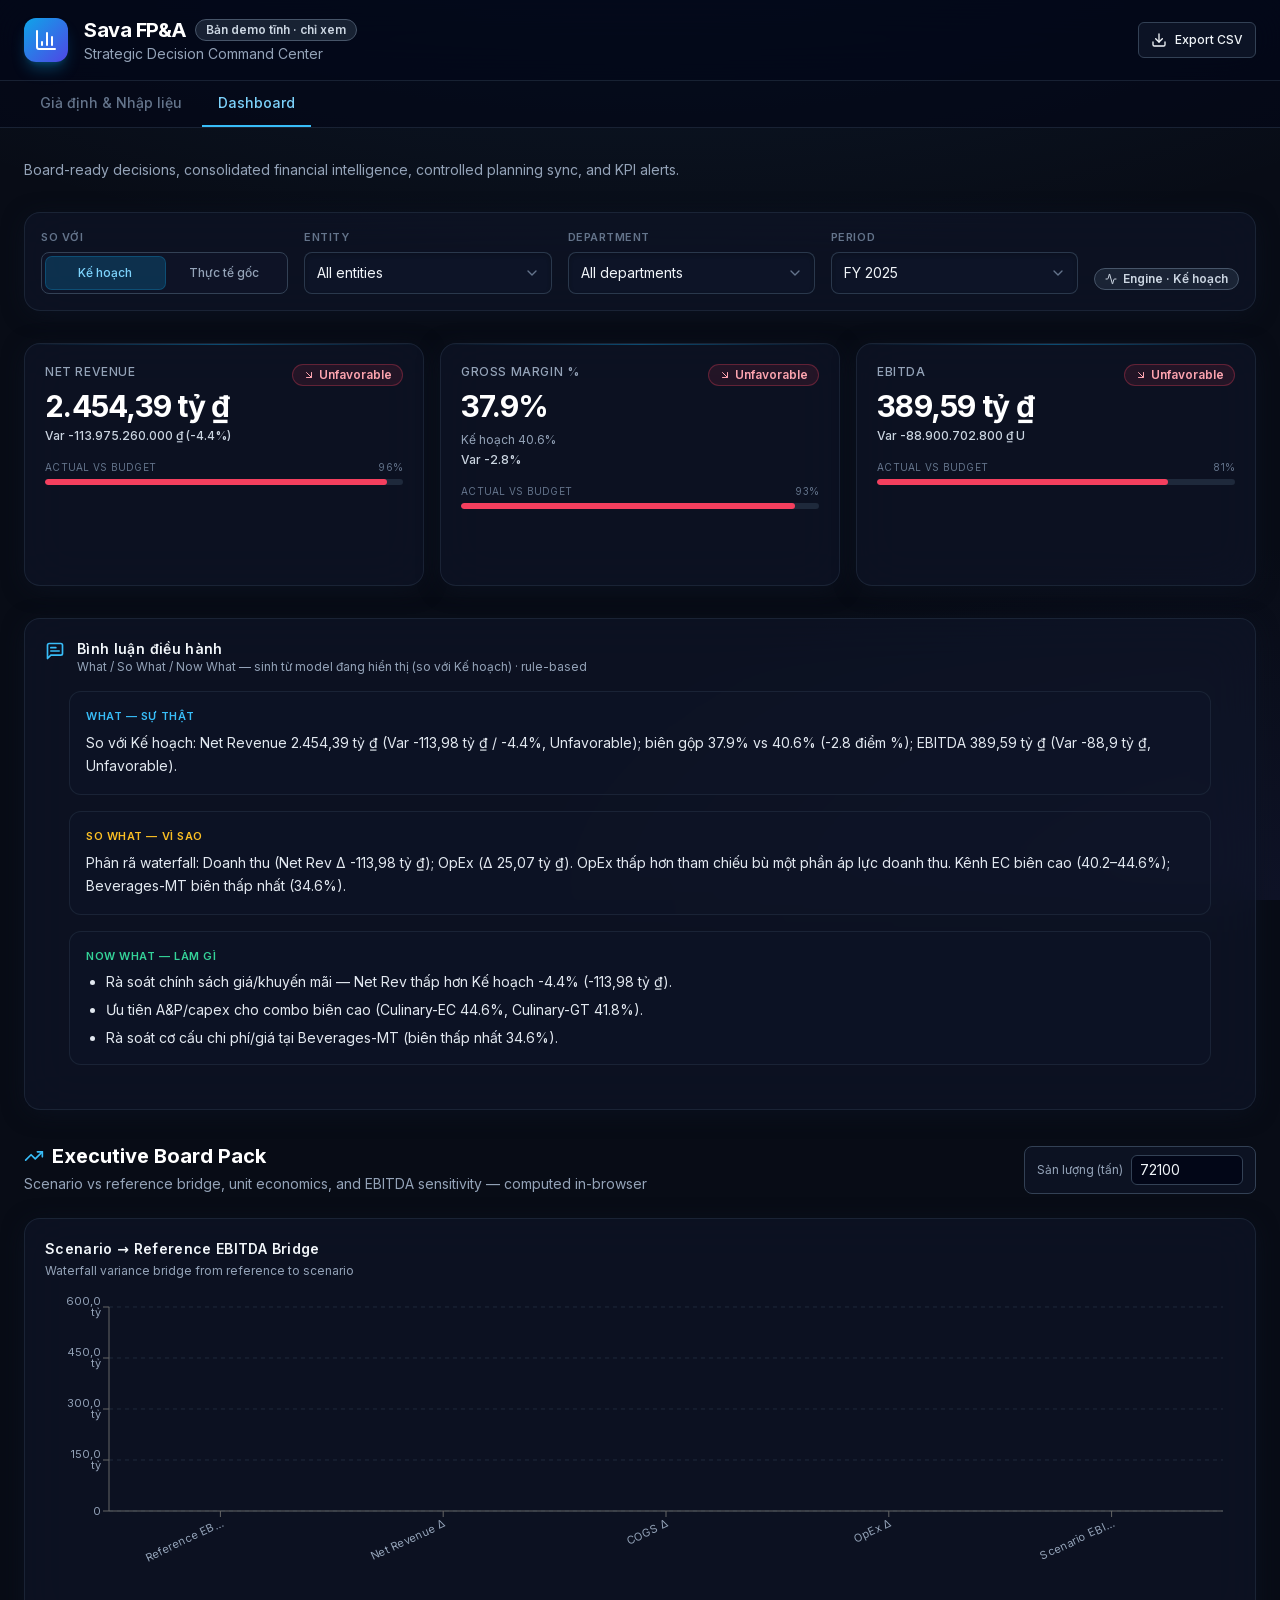
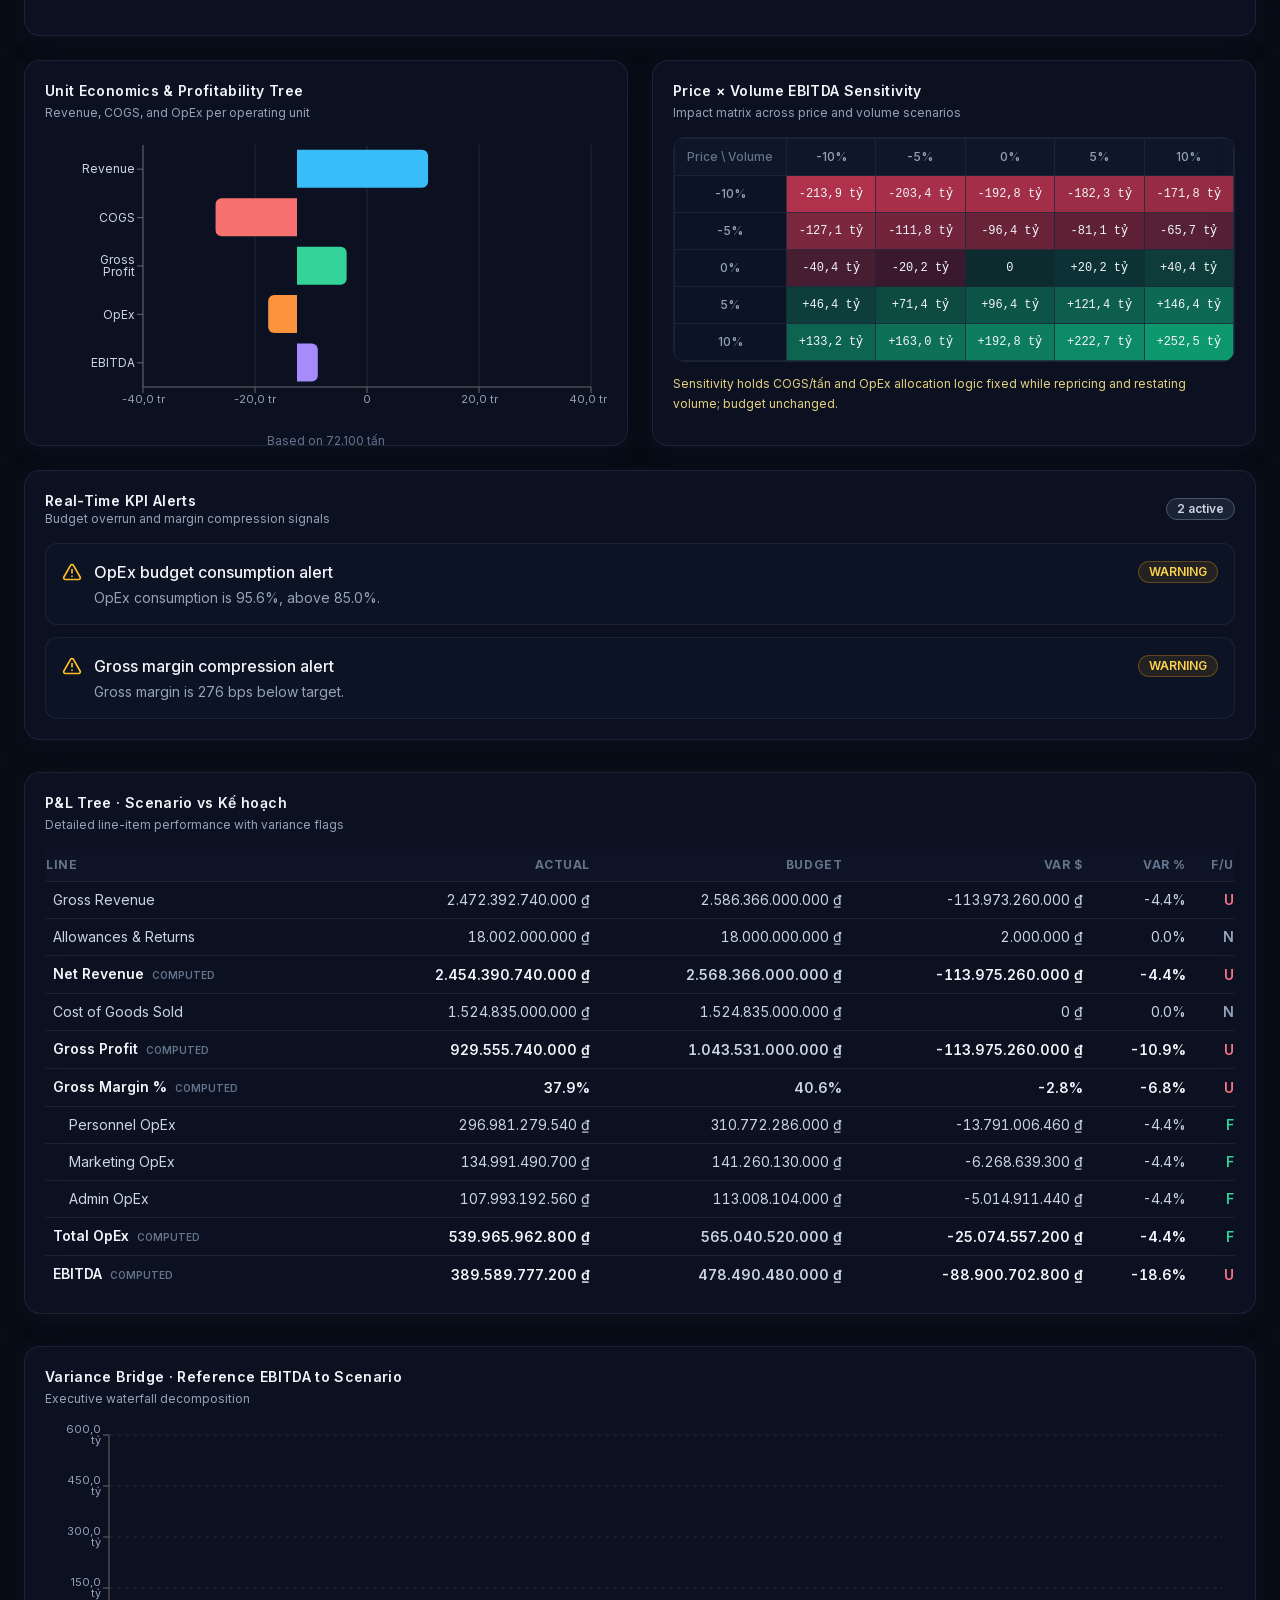
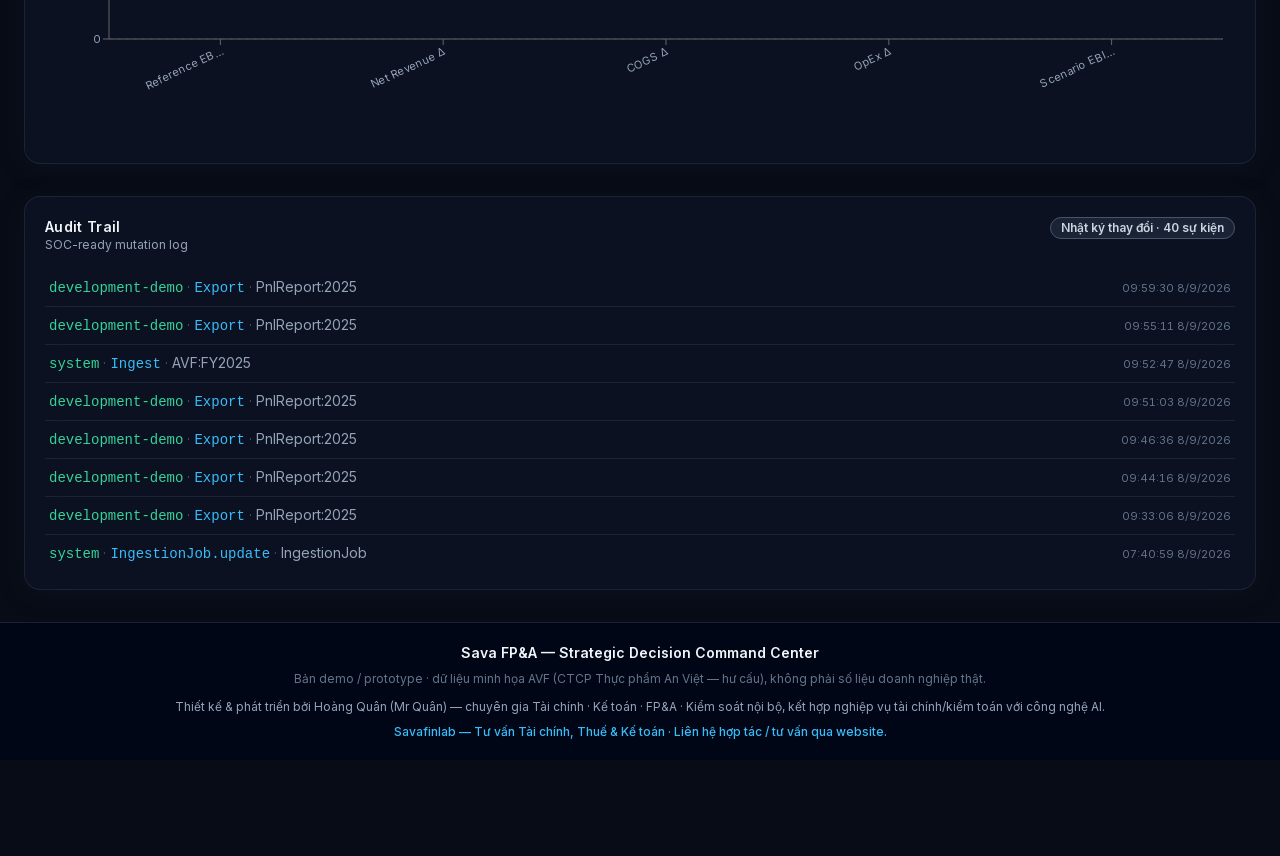
==== index.html @ 0f4e2eea "What-if interactive update" ====
<!DOCTYPE html><html lang="vi" class="__variable_75b79f"><head><meta charSet="utf-8"/><meta name="viewport" content="width=device-width, initial-scale=1"/><link rel="stylesheet" href="/_next/static/css/bc6924d7c0607b66.css" data-precedence="next"/><link rel="preload" as="script" fetchPriority="low" href="/_next/static/chunks/webpack-c0313e1fa806ebaf.js"/><script src="/_next/static/chunks/618f8807-ca27674c339ff6ce.js" async=""></script><script src="/_next/static/chunks/364-e97ec7e9db8cbcf4.js" async=""></script><script src="/_next/static/chunks/main-app-1de03d088dd97893.js" async=""></script><script src="/_next/static/chunks/523-5c9eb6e9002025a6.js" async=""></script><script src="/_next/static/chunks/app/page-641f4981dfe6dd4a.js" async=""></script><title>Sava FP&amp;A — Phase 3</title><meta name="description" content="Strategic decision board, consolidation, planning sync, and real-time KPI alerts"/><script src="/_next/static/chunks/polyfills-42372ed130431b0a.js" noModule=""></script></head><body class="min-h-screen font-sans"><div class="min-h-screen pb-24"><header class="glass-header"><div class="mx-auto flex max-w-7xl flex-wrap items-center justify-between gap-4 px-6 py-4"><div class="flex items-center gap-4"><div class="flex h-11 w-11 items-center justify-center rounded-xl bg-gradient-to-br from-sky-500 to-indigo-600 shadow-lg shadow-sky-500/30"><svg xmlns="http://www.w3.org/2000/svg" width="24" height="24" viewBox="0 0 24 24" fill="none" stroke="currentColor" stroke-width="2" stroke-linecap="round" stroke-linejoin="round" class="lucide lucide-chart-column h-6 w-6 text-white"><path d="M3 3v16a2 2 0 0 0 2 2h16"></path><path d="M18 17V9"></path><path d="M13 17V5"></path><path d="M8 17v-3"></path></svg></div><div><div class="flex flex-wrap items-center gap-2"><h1 class="text-lg font-bold tracking-tight text-white sm:text-xl">Sava FP&amp;A</h1><div class="inline-flex items-center rounded-full border px-2.5 py-0.5 text-xs font-semibold transition-colors border-slate-600 bg-slate-800/80 text-slate-300">Bản demo tĩnh · chỉ xem</div></div><p class="text-xs text-slate-400 sm:text-sm">Strategic Decision Command Center</p></div></div><button class="inline-flex items-center justify-center gap-2 whitespace-nowrap font-medium transition-all focus-visible:outline-none focus-visible:ring-2 focus-visible:ring-sky-500/40 disabled:pointer-events-none disabled:opacity-50 border border-slate-700 bg-slate-900/80 text-slate-100 hover:border-slate-600 hover:bg-slate-800 h-9 rounded-md px-3 text-xs"><svg xmlns="http://www.w3.org/2000/svg" width="24" height="24" viewBox="0 0 24 24" fill="none" stroke="currentColor" stroke-width="2" stroke-linecap="round" stroke-linejoin="round" class="lucide lucide-download h-4 w-4"><path d="M21 15v4a2 2 0 0 1-2 2H5a2 2 0 0 1-2-2v-4"></path><polyline points="7 10 12 15 17 10"></polyline><line x1="12" x2="12" y1="15" y2="3"></line></svg>Export CSV</button></div></header><div class="border-b border-slate-800/80 bg-slate-950/60"><div class="mx-auto flex max-w-7xl gap-1 px-4 sm:px-6"><button type="button" class="border-b-2 px-4 py-3 text-sm font-medium transition-colors border-transparent text-slate-500 hover:text-slate-300">Giả định &amp; Nhập liệu</button><button type="button" class="border-b-2 px-4 py-3 text-sm font-medium transition-colors border-sky-400 text-sky-300">Dashboard</button></div></div><main class="mx-auto max-w-7xl space-y-8 px-4 py-8 sm:px-6"><section class="space-y-2"><p class="text-sm text-slate-400">Board-ready decisions, consolidated financial intelligence, controlled planning sync, and KPI alerts.</p></section><div class="glass-panel flex flex-wrap items-end gap-4 p-4"><div class="block min-w-[220px] flex-1"><span class="mb-1.5 block text-[11px] font-semibold uppercase tracking-wider text-slate-500">So với</span><div class="flex rounded-lg border border-slate-700 bg-slate-900/60 p-1"><button type="button" class="flex-1 rounded-md px-3 py-2 text-xs font-medium transition-colors bg-sky-500/20 text-sky-300 ring-1 ring-sky-500/40">Kế hoạch</button><button type="button" class="flex-1 rounded-md px-3 py-2 text-xs font-medium transition-colors text-slate-400 hover:text-slate-200">Thực tế gốc</button></div></div><label class="block min-w-[160px] flex-1"><span class="mb-1.5 block text-[11px] font-semibold uppercase tracking-wider text-slate-500">Entity</span><div class="relative"><select class="select-enterprise pr-10"><option value="" selected="">All entities</option><option value="Beverages">Beverages</option><option value="Culinary">Culinary</option><option value="Snacks">Snacks</option></select><svg xmlns="http://www.w3.org/2000/svg" width="24" height="24" viewBox="0 0 24 24" fill="none" stroke="currentColor" stroke-width="2" stroke-linecap="round" stroke-linejoin="round" class="lucide lucide-chevron-down pointer-events-none absolute right-3 top-1/2 h-4 w-4 -translate-y-1/2 text-slate-500"><path d="m6 9 6 6 6-6"></path></svg></div></label><label class="block min-w-[160px] flex-1"><span class="mb-1.5 block text-[11px] font-semibold uppercase tracking-wider text-slate-500">Department</span><div class="relative"><select class="select-enterprise pr-10"><option value="" selected="">All departments</option><option value="EC">EC</option><option value="GT">GT</option><option value="MT">MT</option></select><svg xmlns="http://www.w3.org/2000/svg" width="24" height="24" viewBox="0 0 24 24" fill="none" stroke="currentColor" stroke-width="2" stroke-linecap="round" stroke-linejoin="round" class="lucide lucide-chevron-down pointer-events-none absolute right-3 top-1/2 h-4 w-4 -translate-y-1/2 text-slate-500"><path d="m6 9 6 6 6-6"></path></svg></div></label><label class="block min-w-[160px] flex-1"><span class="mb-1.5 block text-[11px] font-semibold uppercase tracking-wider text-slate-500">Period</span><div class="relative"><select class="select-enterprise pr-10"><option value="2025" selected="">FY 2025</option></select><svg xmlns="http://www.w3.org/2000/svg" width="24" height="24" viewBox="0 0 24 24" fill="none" stroke="currentColor" stroke-width="2" stroke-linecap="round" stroke-linejoin="round" class="lucide lucide-chevron-down pointer-events-none absolute right-3 top-1/2 h-4 w-4 -translate-y-1/2 text-slate-500"><path d="m6 9 6 6 6-6"></path></svg></div></label><div class="ml-auto flex items-end pb-1"><div class="inline-flex items-center rounded-full border px-2.5 py-0.5 text-xs font-semibold transition-colors border-slate-600 bg-slate-800/80 text-slate-300 gap-1.5"><svg xmlns="http://www.w3.org/2000/svg" width="24" height="24" viewBox="0 0 24 24" fill="none" stroke="currentColor" stroke-width="2" stroke-linecap="round" stroke-linejoin="round" class="lucide lucide-activity h-3 w-3"><path d="M22 12h-2.48a2 2 0 0 0-1.93 1.46l-2.35 8.36a.25.25 0 0 1-.48 0L9.24 2.18a.25.25 0 0 0-.48 0l-2.35 8.36A2 2 0 0 1 4.49 12H2"></path></svg>Engine · <!-- -->Kế hoạch</div></div></div><section class="grid gap-4 md:grid-cols-2 xl:grid-cols-3"><div class="glass-panel transition-shadow hover:shadow-glow/30 relative overflow-hidden p-5"><div class="absolute inset-x-0 top-0 h-px bg-gradient-to-r from-transparent via-sky-500/40 to-transparent"></div><div class="flex items-start justify-between gap-3"><div><p class="text-xs font-medium uppercase tracking-wider text-slate-400">Net Revenue</p><p class="mt-2 text-3xl font-bold tracking-tight text-white">2.454,39 tỷ ₫</p></div><div class="inline-flex items-center rounded-full border px-2.5 py-0.5 text-xs font-semibold transition-colors border-rose-500/30 bg-rose-500/10 text-rose-300 gap-1"><svg xmlns="http://www.w3.org/2000/svg" width="24" height="24" viewBox="0 0 24 24" fill="none" stroke="currentColor" stroke-width="2" stroke-linecap="round" stroke-linejoin="round" class="lucide lucide-arrow-down-right h-3 w-3"><path d="m7 7 10 10"></path><path d="M17 7v10H7"></path></svg> Unfavorable</div></div><p class="mt-1 text-xs font-medium text-slate-300">Var -113.975.260.000 ₫ (-4.4%)</p><div class="mt-4"><div class="mb-1 flex justify-between text-[10px] uppercase tracking-wide text-slate-500"><span>Actual vs Budget</span><span>96<!-- -->%</span></div><div class="h-1.5 overflow-hidden rounded-full bg-slate-800"><div class="h-full rounded-full transition-all bg-rose-500" style="width:95.56234352892072%"></div></div></div><div class="metric-sparkline mt-4"><div class="recharts-responsive-container" style="width:100%;height:100%;min-width:0"></div></div></div><div class="glass-panel transition-shadow hover:shadow-glow/30 relative overflow-hidden p-5"><div class="absolute inset-x-0 top-0 h-px bg-gradient-to-r from-transparent via-sky-500/40 to-transparent"></div><div class="flex items-start justify-between gap-3"><div><p class="text-xs font-medium uppercase tracking-wider text-slate-400">Gross Margin %</p><p class="mt-2 text-3xl font-bold tracking-tight text-white">37.9%</p></div><div class="inline-flex items-center rounded-full border px-2.5 py-0.5 text-xs font-semibold transition-colors border-rose-500/30 bg-rose-500/10 text-rose-300 gap-1"><svg xmlns="http://www.w3.org/2000/svg" width="24" height="24" viewBox="0 0 24 24" fill="none" stroke="currentColor" stroke-width="2" stroke-linecap="round" stroke-linejoin="round" class="lucide lucide-arrow-down-right h-3 w-3"><path d="m7 7 10 10"></path><path d="M17 7v10H7"></path></svg> Unfavorable</div></div><p class="mt-2 text-xs text-slate-400">Kế hoạch 40.6%</p><p class="mt-1 text-xs font-medium text-slate-300">Var -2.8%</p><div class="mt-4"><div class="mb-1 flex justify-between text-[10px] uppercase tracking-wide text-slate-500"><span>Actual vs Budget</span><span>93<!-- -->%</span></div><div class="h-1.5 overflow-hidden rounded-full bg-slate-800"><div class="h-full rounded-full transition-all bg-rose-500" style="width:93.21446047384408%"></div></div></div><div class="metric-sparkline mt-4"><div class="recharts-responsive-container" style="width:100%;height:100%;min-width:0"></div></div></div><div class="glass-panel transition-shadow hover:shadow-glow/30 relative overflow-hidden p-5"><div class="absolute inset-x-0 top-0 h-px bg-gradient-to-r from-transparent via-sky-500/40 to-transparent"></div><div class="flex items-start justify-between gap-3"><div><p class="text-xs font-medium uppercase tracking-wider text-slate-400">EBITDA</p><p class="mt-2 text-3xl font-bold tracking-tight text-white">389,59 tỷ ₫</p></div><div class="inline-flex items-center rounded-full border px-2.5 py-0.5 text-xs font-semibold transition-colors border-rose-500/30 bg-rose-500/10 text-rose-300 gap-1"><svg xmlns="http://www.w3.org/2000/svg" width="24" height="24" viewBox="0 0 24 24" fill="none" stroke="currentColor" stroke-width="2" stroke-linecap="round" stroke-linejoin="round" class="lucide lucide-arrow-down-right h-3 w-3"><path d="m7 7 10 10"></path><path d="M17 7v10H7"></path></svg> Unfavorable</div></div><p class="mt-1 text-xs font-medium text-slate-300">Var -88.900.702.800 ₫ U</p><div class="mt-4"><div class="mb-1 flex justify-between text-[10px] uppercase tracking-wide text-slate-500"><span>Actual vs Budget</span><span>81<!-- -->%</span></div><div class="h-1.5 overflow-hidden rounded-full bg-slate-800"><div class="h-full rounded-full transition-all bg-rose-500" style="width:81.42059110559521%"></div></div></div><div class="metric-sparkline mt-4"><div class="recharts-responsive-container" style="width:100%;height:100%;min-width:0"></div></div></div></section><div class="glass-panel p-5 transition-shadow hover:shadow-glow/30"><div class="mb-4 flex flex-col gap-1"><div class="flex flex-wrap items-start justify-between gap-3"><div class="flex items-start gap-3"><svg xmlns="http://www.w3.org/2000/svg" width="24" height="24" viewBox="0 0 24 24" fill="none" stroke="currentColor" stroke-width="2" stroke-linecap="round" stroke-linejoin="round" class="lucide lucide-message-square-text mt-0.5 h-5 w-5 shrink-0 text-sky-400"><path d="M21 15a2 2 0 0 1-2 2H7l-4 4V5a2 2 0 0 1 2-2h14a2 2 0 0 1 2 2z"></path><path d="M13 8H7"></path><path d="M17 12H7"></path></svg><div><h2 class="text-sm font-semibold tracking-wide text-slate-100">Bình luận điều hành</h2><p class="text-xs text-slate-400">What / So What / Now What — sinh từ model đang hiển thị (so với <!-- -->Kế hoạch<!-- -->)<!-- --> · rule-based</p></div></div></div></div><div class="space-y-4 px-6 pb-6"><section class="rounded-xl border border-slate-800/80 bg-slate-900/40 p-4"><h3 class="text-[11px] font-semibold uppercase tracking-wider text-sky-400">What — Sự thật</h3><p class="mt-2 text-sm leading-relaxed text-slate-200">So với Kế hoạch: Net Revenue 2.454,39 tỷ ₫ (Var -113,98 tỷ ₫ / -4.4%, Unfavorable); biên gộp 37.9% vs 40.6% (-2.8 điểm %); EBITDA 389,59 tỷ ₫ (Var -88,9 tỷ ₫, Unfavorable).</p></section><section class="rounded-xl border border-slate-800/80 bg-slate-900/40 p-4"><h3 class="text-[11px] font-semibold uppercase tracking-wider text-amber-400">So What — Vì sao</h3><p class="mt-2 text-sm leading-relaxed text-slate-200">Phân rã waterfall: Doanh thu (Net Rev Δ -113,98 tỷ ₫); OpEx (Δ 25,07 tỷ ₫). OpEx thấp hơn tham chiếu bù một phần áp lực doanh thu. Kênh EC biên cao (40.2–44.6%); Beverages-MT biên thấp nhất (34.6%).</p></section><section class="rounded-xl border border-slate-800/80 bg-slate-900/40 p-4"><h3 class="text-[11px] font-semibold uppercase tracking-wider text-emerald-400">Now What — Làm gì</h3><ul class="mt-2 list-disc space-y-2 pl-5 text-sm text-slate-200"><li>Rà soát chính sách giá/khuyến mãi — Net Rev thấp hơn Kế hoạch -4.4% (-113,98 tỷ ₫).</li><li>Ưu tiên A&amp;P/capex cho combo biên cao (Culinary-EC 44.6%, Culinary-GT 41.8%).</li><li>Rà soát cơ cấu chi phí/giá tại Beverages-MT (biên thấp nhất 34.6%).</li></ul></section></div></div><section class="space-y-6"><div class="flex flex-wrap items-end justify-between gap-4"><div><div class="flex items-center gap-2"><svg xmlns="http://www.w3.org/2000/svg" width="24" height="24" viewBox="0 0 24 24" fill="none" stroke="currentColor" stroke-width="2" stroke-linecap="round" stroke-linejoin="round" class="lucide lucide-trending-up h-5 w-5 text-sky-400"><polyline points="22 7 13.5 15.5 8.5 10.5 2 17"></polyline><polyline points="16 7 22 7 22 13"></polyline></svg><h2 class="text-xl font-bold text-white">Executive Board Pack</h2></div><p class="mt-1 text-sm text-slate-400">Scenario vs reference bridge, unit economics, and EBITDA sensitivity — computed in-browser</p></div><div class="flex flex-wrap items-center gap-2"><label class="flex items-center gap-2 rounded-lg border border-slate-700 bg-slate-900/60 px-3 py-2 text-xs text-slate-400">Sản lượng (tấn)<input type="number" min="1" class="w-28 rounded-md border border-slate-700 bg-slate-950 px-2 py-1 text-sm text-slate-100" value="72100"/></label></div></div><div class="glass-panel p-5 transition-shadow hover:shadow-glow/30"><div class="mb-4 flex flex-col gap-1"><h2 class="text-sm font-semibold tracking-wide text-slate-100">Scenario → Reference EBITDA Bridge</h2><p class="text-xs text-slate-400">Waterfall variance bridge from reference to scenario</p></div><div class="h-80 w-full"><div class="recharts-responsive-container" style="width:100%;height:100%;min-width:0"></div></div></div><div class="grid gap-6 xl:grid-cols-2"><div class="glass-panel p-5 transition-shadow hover:shadow-glow/30"><div class="mb-4 flex flex-col gap-1"><h2 class="text-sm font-semibold tracking-wide text-slate-100">Unit Economics &amp; Profitability Tree</h2><p class="text-xs text-slate-400">Revenue, COGS, and OpEx per operating unit</p></div><div class="h-72 w-full"><div class="recharts-responsive-container" style="width:100%;height:100%;min-width:0"></div><p class="mt-2 text-center text-xs text-slate-500">Based on <!-- -->72.100<!-- --> tấn</p></div></div><div class="glass-panel p-5 transition-shadow hover:shadow-glow/30"><div class="mb-4 flex flex-col gap-1"><h2 class="text-sm font-semibold tracking-wide text-slate-100">Price × Volume EBITDA Sensitivity</h2><p class="text-xs text-slate-400">Impact matrix across price and volume scenarios</p></div><div><div class="overflow-x-auto rounded-xl border border-slate-800/80"><table class="w-full min-w-[420px] border-collapse text-center text-xs"><thead><tr class="bg-slate-900/80"><th class="border border-slate-800/80 p-2.5 font-medium text-slate-500">Price \ Volume</th><th class="border border-slate-800/80 p-2.5 font-medium text-slate-400">-10<!-- -->%</th><th class="border border-slate-800/80 p-2.5 font-medium text-slate-400">-5<!-- -->%</th><th class="border border-slate-800/80 p-2.5 font-medium text-slate-400">0<!-- -->%</th><th class="border border-slate-800/80 p-2.5 font-medium text-slate-400">5<!-- -->%</th><th class="border border-slate-800/80 p-2.5 font-medium text-slate-400">10<!-- -->%</th></tr></thead><tbody><tr><td class="border border-slate-800/80 bg-slate-900/50 p-2.5 font-medium text-slate-400">-10<!-- -->%</td><td class="border border-slate-800/80 p-2.5 font-mono text-slate-100 transition-transform hover:scale-105" style="background-color:rgba(244, 63, 94, 0.7007104342738284)" title="-213,93 tỷ ₫">-213,9 tỷ</td><td class="border border-slate-800/80 p-2.5 font-mono text-slate-100 transition-transform hover:scale-105" style="background-color:rgba(244, 63, 94, 0.6735791314523398)" title="-203,39 tỷ ₫">-203,4 tỷ</td><td class="border border-slate-800/80 p-2.5 font-mono text-slate-100 transition-transform hover:scale-105" style="background-color:rgba(244, 63, 94, 0.64644782863085)" title="-192,85 tỷ ₫">-192,8 tỷ</td><td class="border border-slate-800/80 p-2.5 font-mono text-slate-100 transition-transform hover:scale-105" style="background-color:rgba(244, 63, 94, 0.6193165258093601)" title="-182,31 tỷ ₫">-182,3 tỷ</td><td class="border border-slate-800/80 p-2.5 font-mono text-slate-100 transition-transform hover:scale-105" style="background-color:rgba(244, 63, 94, 0.5921852229878705)" title="-171,77 tỷ ₫">-171,8 tỷ</td></tr><tr><td class="border border-slate-800/80 bg-slate-900/50 p-2.5 font-medium text-slate-400">-5<!-- -->%</td><td class="border border-slate-800/80 p-2.5 font-mono text-slate-100 transition-transform hover:scale-105" style="background-color:rgba(244, 63, 94, 0.47730891138994636)" title="-127,14 tỷ ₫">-127,1 tỷ</td><td class="border border-slate-800/80 p-2.5 font-mono text-slate-100 transition-transform hover:scale-105" style="background-color:rgba(244, 63, 94, 0.4377664128526868)" title="-111,78 tỷ ₫">-111,8 tỷ</td><td class="border border-slate-800/80 p-2.5 font-mono text-slate-100 transition-transform hover:scale-105" style="background-color:rgba(244, 63, 94, 0.39822391431542487)" title="-96,42 tỷ ₫">-96,4 tỷ</td><td class="border border-slate-800/80 p-2.5 font-mono text-slate-100 transition-transform hover:scale-105" style="background-color:rgba(244, 63, 94, 0.35868141577816354)" title="-81,06 tỷ ₫">-81,1 tỷ</td><td class="border border-slate-800/80 p-2.5 font-mono text-slate-100 transition-transform hover:scale-105" style="background-color:rgba(244, 63, 94, 0.3191389172409044)" title="-65,7 tỷ ₫">-65,7 tỷ</td></tr><tr><td class="border border-slate-800/80 bg-slate-900/50 p-2.5 font-medium text-slate-400">0<!-- -->%</td><td class="border border-slate-800/80 p-2.5 font-mono text-slate-100 transition-transform hover:scale-105" style="background-color:rgba(244, 63, 94, 0.25390738850606304)" title="-40,36 tỷ ₫">-40,4 tỷ</td><td class="border border-slate-800/80 p-2.5 font-mono text-slate-100 transition-transform hover:scale-105" style="background-color:rgba(244, 63, 94, 0.20195369425303292)" title="-20,18 tỷ ₫">-20,2 tỷ</td><td class="border border-slate-800/80 p-2.5 font-mono text-slate-100 transition-transform hover:scale-105" style="background-color:rgba(16, 185, 129, 0.15)" title="0 ₫">0</td><td class="border border-slate-800/80 p-2.5 font-mono text-slate-100 transition-transform hover:scale-105" style="background-color:rgba(16, 185, 129, 0.2019536942530339)" title="20,18 tỷ ₫">+20,2 tỷ</td><td class="border border-slate-800/80 p-2.5 font-mono text-slate-100 transition-transform hover:scale-105" style="background-color:rgba(16, 185, 129, 0.2539073885060646)" title="40,36 tỷ ₫">+40,4 tỷ</td></tr><tr><td class="border border-slate-800/80 bg-slate-900/50 p-2.5 font-medium text-slate-400">5<!-- -->%</td><td class="border border-slate-800/80 p-2.5 font-mono text-slate-100 transition-transform hover:scale-105" style="background-color:rgba(16, 185, 129, 0.26949413437781966)" title="46,42 tỷ ₫">+46,4 tỷ</td><td class="border border-slate-800/80 p-2.5 font-mono text-slate-100 transition-transform hover:scale-105" style="background-color:rgba(16, 185, 129, 0.33385902434662224)" title="71,42 tỷ ₫">+71,4 tỷ</td><td class="border border-slate-800/80 p-2.5 font-mono text-slate-100 transition-transform hover:scale-105" style="background-color:rgba(16, 185, 129, 0.3982239143154265)" title="96,42 tỷ ₫">+96,4 tỷ</td><td class="border border-slate-800/80 p-2.5 font-mono text-slate-100 transition-transform hover:scale-105" style="background-color:rgba(16, 185, 129, 0.4625888042842291)" title="121,43 tỷ ₫">+121,4 tỷ</td><td class="border border-slate-800/80 p-2.5 font-mono text-slate-100 transition-transform hover:scale-105" style="background-color:rgba(16, 185, 129, 0.5269536942530336)" title="146,43 tỷ ₫">+146,4 tỷ</td></tr><tr><td class="border border-slate-800/80 bg-slate-900/50 p-2.5 font-medium text-slate-400">10<!-- -->%</td><td class="border border-slate-800/80 p-2.5 font-mono text-slate-100 transition-transform hover:scale-105" style="background-color:rgba(16, 185, 129, 0.49289565726170215)" title="133,2 tỷ ₫">+133,2 tỷ</td><td class="border border-slate-800/80 p-2.5 font-mono text-slate-100 transition-transform hover:scale-105" style="background-color:rgba(16, 185, 129, 0.5696717429462747)" title="163,02 tỷ ₫">+163,0 tỷ</td><td class="border border-slate-800/80 p-2.5 font-mono text-slate-100 transition-transform hover:scale-105" style="background-color:rgba(16, 185, 129, 0.6464478286308504)" title="192,85 tỷ ₫">+192,8 tỷ</td><td class="border border-slate-800/80 p-2.5 font-mono text-slate-100 transition-transform hover:scale-105" style="background-color:rgba(16, 185, 129, 0.7232239143154264)" title="222,67 tỷ ₫">+222,7 tỷ</td><td class="border border-slate-800/80 p-2.5 font-mono text-slate-100 transition-transform hover:scale-105" style="background-color:rgba(16, 185, 129, 0.8)" title="252,49 tỷ ₫">+252,5 tỷ</td></tr></tbody></table></div><p class="mt-3 text-xs leading-relaxed text-amber-200/90">Sensitivity holds COGS/tấn and OpEx allocation logic fixed while repricing and restating volume; budget unchanged.</p></div></div></div><div class="glass-panel p-5 transition-shadow hover:shadow-glow/30"><div class="mb-4 flex flex-col gap-1"><div class="flex items-center justify-between gap-3"><div><h2 class="text-sm font-semibold tracking-wide text-slate-100">Real-Time KPI Alerts</h2><p class="text-xs text-slate-400">Budget overrun and margin compression signals</p></div><div class="inline-flex items-center rounded-full border px-2.5 py-0.5 text-xs font-semibold transition-colors border-slate-600 bg-slate-800/80 text-slate-300">2<!-- --> active</div></div></div><div class="space-y-3"><div class="flex gap-3 rounded-xl border border-slate-800/80 bg-slate-900/50 p-4 transition-colors hover:border-slate-700"><svg xmlns="http://www.w3.org/2000/svg" width="24" height="24" viewBox="0 0 24 24" fill="none" stroke="currentColor" stroke-width="2" stroke-linecap="round" stroke-linejoin="round" class="lucide lucide-triangle-alert mt-0.5 h-5 w-5 shrink-0 text-amber-400"><path d="m21.73 18-8-14a2 2 0 0 0-3.48 0l-8 14A2 2 0 0 0 4 21h16a2 2 0 0 0 1.73-3"></path><path d="M12 9v4"></path><path d="M12 17h.01"></path></svg><div class="min-w-0 flex-1"><div class="flex flex-wrap items-center justify-between gap-2"><p class="font-medium text-slate-100">OpEx budget consumption alert</p><div class="inline-flex items-center rounded-full border px-2.5 py-0.5 text-xs font-semibold transition-colors border-amber-500/30 bg-amber-500/10 text-amber-300">WARNING</div></div><p class="mt-1 text-sm text-slate-400">OpEx consumption is 95.6%, above 85.0%.</p></div></div><div class="flex gap-3 rounded-xl border border-slate-800/80 bg-slate-900/50 p-4 transition-colors hover:border-slate-700"><svg xmlns="http://www.w3.org/2000/svg" width="24" height="24" viewBox="0 0 24 24" fill="none" stroke="currentColor" stroke-width="2" stroke-linecap="round" stroke-linejoin="round" class="lucide lucide-triangle-alert mt-0.5 h-5 w-5 shrink-0 text-amber-400"><path d="m21.73 18-8-14a2 2 0 0 0-3.48 0l-8 14A2 2 0 0 0 4 21h16a2 2 0 0 0 1.73-3"></path><path d="M12 9v4"></path><path d="M12 17h.01"></path></svg><div class="min-w-0 flex-1"><div class="flex flex-wrap items-center justify-between gap-2"><p class="font-medium text-slate-100">Gross margin compression alert</p><div class="inline-flex items-center rounded-full border px-2.5 py-0.5 text-xs font-semibold transition-colors border-amber-500/30 bg-amber-500/10 text-amber-300">WARNING</div></div><p class="mt-1 text-sm text-slate-400">Gross margin is 276 bps below target.</p></div></div></div></div></section><div class="glass-panel p-5 transition-shadow hover:shadow-glow/30"><div class="mb-4 flex flex-col gap-1"><h2 class="text-sm font-semibold tracking-wide text-slate-100">P&amp;L Tree · Scenario vs <!-- -->Kế hoạch</h2><p class="text-xs text-slate-400">Detailed line-item performance with variance flags</p></div><div class="overflow-x-auto"><div class="overflow-x-auto"><table class="w-full text-left text-sm"><thead class="bg-slate-900/60 text-xs uppercase tracking-wider text-slate-500"><tr><th class="py-2 pr-3">Line</th><th class="py-2 pr-3 text-right">Actual</th><th class="py-2 pr-3 text-right">Budget</th><th class="py-2 pr-3 text-right">Var $</th><th class="py-2 pr-3 text-right">Var %</th><th class="py-2 text-right">F/U</th></tr></thead><tbody><tr class="border-t border-slate-800/80 transition-colors hover:bg-slate-900/40 text-slate-300"><td class="py-2 pr-3" style="padding-left:8px">Gross Revenue</td><td class="py-2 pr-3 text-right tabular-nums">2.472.392.740.000 ₫</td><td class="py-2 pr-3 text-right tabular-nums text-slate-300">2.586.366.000.000 ₫</td><td class="py-2 pr-3 text-right tabular-nums">-113.973.260.000 ₫</td><td class="py-2 pr-3 text-right tabular-nums">-4.4%</td><td class="py-2 text-right font-semibold text-rose-400">U</td></tr><tr class="border-t border-slate-800/80 transition-colors hover:bg-slate-900/40 text-slate-300"><td class="py-2 pr-3" style="padding-left:8px">Allowances &amp; Returns</td><td class="py-2 pr-3 text-right tabular-nums">18.002.000.000 ₫</td><td class="py-2 pr-3 text-right tabular-nums text-slate-300">18.000.000.000 ₫</td><td class="py-2 pr-3 text-right tabular-nums">2.000.000 ₫</td><td class="py-2 pr-3 text-right tabular-nums">0.0%</td><td class="py-2 text-right font-semibold text-slate-400">N</td></tr><tr class="border-t border-slate-800/80 transition-colors hover:bg-slate-900/40 font-semibold text-slate-100"><td class="py-2 pr-3" style="padding-left:8px">Net Revenue<span class="ml-2 text-[10px] uppercase text-slate-500">computed</span></td><td class="py-2 pr-3 text-right tabular-nums">2.454.390.740.000 ₫</td><td class="py-2 pr-3 text-right tabular-nums text-slate-300">2.568.366.000.000 ₫</td><td class="py-2 pr-3 text-right tabular-nums">-113.975.260.000 ₫</td><td class="py-2 pr-3 text-right tabular-nums">-4.4%</td><td class="py-2 text-right font-semibold text-rose-400">U</td></tr><tr class="border-t border-slate-800/80 transition-colors hover:bg-slate-900/40 text-slate-300"><td class="py-2 pr-3" style="padding-left:8px">Cost of Goods Sold</td><td class="py-2 pr-3 text-right tabular-nums">1.524.835.000.000 ₫</td><td class="py-2 pr-3 text-right tabular-nums text-slate-300">1.524.835.000.000 ₫</td><td class="py-2 pr-3 text-right tabular-nums">0 ₫</td><td class="py-2 pr-3 text-right tabular-nums">0.0%</td><td class="py-2 text-right font-semibold text-slate-400">N</td></tr><tr class="border-t border-slate-800/80 transition-colors hover:bg-slate-900/40 font-semibold text-slate-100"><td class="py-2 pr-3" style="padding-left:8px">Gross Profit<span class="ml-2 text-[10px] uppercase text-slate-500">computed</span></td><td class="py-2 pr-3 text-right tabular-nums">929.555.740.000 ₫</td><td class="py-2 pr-3 text-right tabular-nums text-slate-300">1.043.531.000.000 ₫</td><td class="py-2 pr-3 text-right tabular-nums">-113.975.260.000 ₫</td><td class="py-2 pr-3 text-right tabular-nums">-10.9%</td><td class="py-2 text-right font-semibold text-rose-400">U</td></tr><tr class="border-t border-slate-800/80 transition-colors hover:bg-slate-900/40 font-semibold text-slate-100"><td class="py-2 pr-3" style="padding-left:8px">Gross Margin %<span class="ml-2 text-[10px] uppercase text-slate-500">computed</span></td><td class="py-2 pr-3 text-right tabular-nums">37.9%</td><td class="py-2 pr-3 text-right tabular-nums text-slate-300">40.6%</td><td class="py-2 pr-3 text-right tabular-nums">-2.8%</td><td class="py-2 pr-3 text-right tabular-nums">-6.8%</td><td class="py-2 text-right font-semibold text-rose-400">U</td></tr><tr class="border-t border-slate-800/80 transition-colors hover:bg-slate-900/40 text-slate-300"><td class="py-2 pr-3" style="padding-left:24px">Personnel OpEx</td><td class="py-2 pr-3 text-right tabular-nums">296.981.279.540 ₫</td><td class="py-2 pr-3 text-right tabular-nums text-slate-300">310.772.286.000 ₫</td><td class="py-2 pr-3 text-right tabular-nums">-13.791.006.460 ₫</td><td class="py-2 pr-3 text-right tabular-nums">-4.4%</td><td class="py-2 text-right font-semibold text-emerald-400">F</td></tr><tr class="border-t border-slate-800/80 transition-colors hover:bg-slate-900/40 text-slate-300"><td class="py-2 pr-3" style="padding-left:24px">Marketing OpEx</td><td class="py-2 pr-3 text-right tabular-nums">134.991.490.700 ₫</td><td class="py-2 pr-3 text-right tabular-nums text-slate-300">141.260.130.000 ₫</td><td class="py-2 pr-3 text-right tabular-nums">-6.268.639.300 ₫</td><td class="py-2 pr-3 text-right tabular-nums">-4.4%</td><td class="py-2 text-right font-semibold text-emerald-400">F</td></tr><tr class="border-t border-slate-800/80 transition-colors hover:bg-slate-900/40 text-slate-300"><td class="py-2 pr-3" style="padding-left:24px">Admin OpEx</td><td class="py-2 pr-3 text-right tabular-nums">107.993.192.560 ₫</td><td class="py-2 pr-3 text-right tabular-nums text-slate-300">113.008.104.000 ₫</td><td class="py-2 pr-3 text-right tabular-nums">-5.014.911.440 ₫</td><td class="py-2 pr-3 text-right tabular-nums">-4.4%</td><td class="py-2 text-right font-semibold text-emerald-400">F</td></tr><tr class="border-t border-slate-800/80 transition-colors hover:bg-slate-900/40 font-semibold text-slate-100"><td class="py-2 pr-3" style="padding-left:8px">Total OpEx<span class="ml-2 text-[10px] uppercase text-slate-500">computed</span></td><td class="py-2 pr-3 text-right tabular-nums">539.965.962.800 ₫</td><td class="py-2 pr-3 text-right tabular-nums text-slate-300">565.040.520.000 ₫</td><td class="py-2 pr-3 text-right tabular-nums">-25.074.557.200 ₫</td><td class="py-2 pr-3 text-right tabular-nums">-4.4%</td><td class="py-2 text-right font-semibold text-emerald-400">F</td></tr><tr class="border-t border-slate-800/80 transition-colors hover:bg-slate-900/40 font-semibold text-slate-100"><td class="py-2 pr-3" style="padding-left:8px">EBITDA<span class="ml-2 text-[10px] uppercase text-slate-500">computed</span></td><td class="py-2 pr-3 text-right tabular-nums">389.589.777.200 ₫</td><td class="py-2 pr-3 text-right tabular-nums text-slate-300">478.490.480.000 ₫</td><td class="py-2 pr-3 text-right tabular-nums">-88.900.702.800 ₫</td><td class="py-2 pr-3 text-right tabular-nums">-18.6%</td><td class="py-2 text-right font-semibold text-rose-400">U</td></tr></tbody></table></div></div></div><div class="glass-panel p-5 transition-shadow hover:shadow-glow/30"><div class="mb-4 flex flex-col gap-1"><h2 class="text-sm font-semibold tracking-wide text-slate-100">Variance Bridge · Reference EBITDA to Scenario</h2><p class="text-xs text-slate-400">Executive waterfall decomposition</p></div><div class="h-80 w-full"><div class="recharts-responsive-container" style="width:100%;height:100%;min-width:0"></div></div></div><div class="glass-panel p-5 transition-shadow hover:shadow-glow/30"><div class="mb-4 flex flex-col gap-1"><div class="flex flex-wrap items-start justify-between gap-3"><div><h2 class="text-sm font-semibold tracking-wide text-slate-100">Audit Trail</h2><p class="text-xs text-slate-400">SOC-ready mutation log</p></div><div class="inline-flex items-center rounded-full border px-2.5 py-0.5 text-xs font-semibold transition-colors border-slate-600 bg-slate-800/80 text-slate-300 shrink-0">Nhật ký thay đổi · <!-- -->0<!-- --> sự kiện</div></div></div><div class="max-h-[300px] overflow-y-auto [scrollbar-color:rgb(51_65_85)_transparent] [scrollbar-width:thin]"><ul class="divide-y divide-slate-800/80"></ul></div></div></main><footer class="border-t border-slate-800/80 bg-slate-950/90 backdrop-blur-sm"><div class="mx-auto max-w-7xl px-4 py-5 text-center sm:px-6"><p class="text-sm font-semibold text-slate-100">Sava FP&amp;A — Strategic Decision Command Center</p><p class="mt-1.5 text-xs leading-relaxed text-slate-500">Bản demo / prototype · dữ liệu minh họa AVF (CTCP Thực phẩm An Việt — hư cấu), không phải số liệu doanh nghiệp thật.</p><p class="mt-2 text-xs leading-relaxed text-slate-400">Thiết kế &amp; phát triển bởi Hoàng Quân (Mr Quân) — chuyên gia Tài chính · Kế toán · FP&amp;A · Kiểm soát nội bộ, kết hợp nghiệp vụ tài chính/kiểm toán với công nghệ AI.</p><p class="mt-2 text-xs font-medium text-sky-400">Savafinlab — Tư vấn Tài chính, Thuế &amp; Kế toán · Liên hệ hợp tác / tư vấn qua website.</p></div></footer></div><script src="/_next/static/chunks/webpack-c0313e1fa806ebaf.js" async=""></script><script>(self.__next_f=self.__next_f||[]).push([0]);self.__next_f.push([2,null])</script><script>self.__next_f.push([1,"1:HL[\"/_next/static/css/bc6924d7c0607b66.css\",\"style\"]\n"])</script><script>self.__next_f.push([1,"2:I[4690,[],\"\"]\n4:I[4858,[\"523\",\"static/chunks/523-5c9eb6e9002025a6.js\",\"931\",\"static/chunks/app/page-641f4981dfe6dd4a.js\"],\"CommandCenter\"]\n5:I[1742,[],\"\"]\n6:I[9121,[],\"\"]\n8:I[8201,[],\"\"]\n9:[]\n0:[\"$\",\"$L2\",null,{\"buildId\":\"bSOknu5mU2Kh4UwNmhg_A\",\"assetPrefix\":\"\",\"urlParts\":[\"\",\"\"],\"initialTree\":[\"\",{\"children\":[\"__PAGE__\",{}]},\"$undefined\",\"$undefined\",true],\"initialSeedData\":[\"\",{\"children\":[\"__PAGE__\",{},[[\"$L3\",[\"$\",\"$L4\",null,{}],null],null],null]},[[[[\"$\",\"link\",\"0\",{\"rel\":\"stylesheet\",\"href\":\"/_next/static/css/bc6924d7c0607b66.css\",\"precedence\":\"next\",\"crossOrigin\":\"$undefined\"}]],[\"$\",\"html\",null,{\"lang\":\"vi\",\"className\":\"__variable_75b79f\",\"children\":[\"$\",\"body\",null,{\"className\":\"min-h-screen font-sans\",\"children\":[\"$\",\"$L5\",null,{\"parallelRouterKey\":\"children\",\"segmentPath\":[\"children\"],\"error\":\"$undefined\",\"errorStyles\":\"$undefined\",\"errorScripts\":\"$undefined\",\"template\":[\"$\",\"$L6\",null,{}],\"templateStyles\":\"$undefined\",\"templateScripts\":\"$undefined\",\"notFound\":[[\"$\",\"title\",null,{\"children\":\"404: This page could not be found.\"}],[\"$\",\"div\",null,{\"style\":{\"fontFamily\":\"system-ui,\\\"Segoe UI\\\",Roboto,Helvetica,Arial,sans-serif,\\\"Apple Color Emoji\\\",\\\"Segoe UI Emoji\\\"\",\"height\":\"100vh\",\"textAlign\":\"center\",\"display\":\"flex\",\"flexDirection\":\"column\",\"alignItems\":\"center\",\"justifyContent\":\"center\"},\"children\":[\"$\",\"div\",null,{\"children\":[[\"$\",\"style\",null,{\"dangerouslySetInnerHTML\":{\"__html\":\"body{color:#000;background:#fff;margin:0}.next-error-h1{border-right:1px solid rgba(0,0,0,.3)}@media (prefers-color-scheme:dark){body{color:#fff;background:#000}.next-error-h1{border-right:1px solid rgba(255,255,255,.3)}}\"}}],[\"$\",\"h1\",null,{\"className\":\"next-error-h1\",\"style\":{\"display\":\"inline-block\",\"margin\":\"0 20px 0 0\",\"padding\":\"0 23px 0 0\",\"fontSize\":24,\"fontWeight\":500,\"verticalAlign\":\"top\",\"lineHeight\":\"49px\"},\"children\":\"404\"}],[\"$\",\"div\",null,{\"style\":{\"display\":\"inline-block\"},\"children\":[\"$\",\"h2\",null,{\"style\":{\"fontSize\":14,\"fontWeight\":400,\"lineHeight\":\"49px\",\"margin\":0},\"children\":\"This page could not b"])</script><script>self.__next_f.push([1,"e found.\"}]}]]}]}]],\"notFoundStyles\":[]}]}]}]],null],null],\"couldBeIntercepted\":false,\"initialHead\":[null,\"$L7\"],\"globalErrorComponent\":\"$8\",\"missingSlots\":\"$W9\"}]\n"])</script><script>self.__next_f.push([1,"7:[[\"$\",\"meta\",\"0\",{\"name\":\"viewport\",\"content\":\"width=device-width, initial-scale=1\"}],[\"$\",\"meta\",\"1\",{\"charSet\":\"utf-8\"}],[\"$\",\"title\",\"2\",{\"children\":\"Sava FP\u0026A — Phase 3\"}],[\"$\",\"meta\",\"3\",{\"name\":\"description\",\"content\":\"Strategic decision board, consolidation, planning sync, and real-time KPI alerts\"}]]\n3:null\n"])</script></body></html>
---- _next/static/css/bc6924d7c0607b66.css ----
@font-face{font-family:__Inter_75b79f;font-style:normal;font-weight:100 900;font-display:swap;src:url(/_next/static/media/ba9851c3c22cd980-s.woff2) format("woff2");unicode-range:u+0460-052f,u+1c80-1c8a,u+20b4,u+2de0-2dff,u+a640-a69f,u+fe2e-fe2f}@font-face{font-family:__Inter_75b79f;font-style:normal;font-weight:100 900;font-display:swap;src:url(/_next/static/media/21350d82a1f187e9-s.woff2) format("woff2");unicode-range:u+0301,u+0400-045f,u+0490-0491,u+04b0-04b1,u+2116}@font-face{font-family:__Inter_75b79f;font-style:normal;font-weight:100 900;font-display:swap;src:url(/_next/static/media/c5fe6dc8356a8c31-s.woff2) format("woff2");unicode-range:u+1f??}@font-face{font-family:__Inter_75b79f;font-style:normal;font-weight:100 900;font-display:swap;src:url(/_next/static/media/19cfc7226ec3afaa-s.woff2) format("woff2");unicode-range:u+0370-0377,u+037a-037f,u+0384-038a,u+038c,u+038e-03a1,u+03a3-03ff}@font-face{font-family:__Inter_75b79f;font-style:normal;font-weight:100 900;font-display:swap;src:url(/_next/static/media/df0a9ae256c0569c-s.p.woff2) format("woff2");unicode-range:u+0102-0103,u+0110-0111,u+0128-0129,u+0168-0169,u+01a0-01a1,u+01af-01b0,u+0300-0301,u+0303-0304,u+0308-0309,u+0323,u+0329,u+1ea0-1ef9,u+20ab}@font-face{font-family:__Inter_75b79f;font-style:normal;font-weight:100 900;font-display:swap;src:url(/_next/static/media/8e9860b6e62d6359-s.woff2) format("woff2");unicode-range:u+0100-02ba,u+02bd-02c5,u+02c7-02cc,u+02ce-02d7,u+02dd-02ff,u+0304,u+0308,u+0329,u+1d00-1dbf,u+1e00-1e9f,u+1ef2-1eff,u+2020,u+20a0-20ab,u+20ad-20c0,u+2113,u+2c60-2c7f,u+a720-a7ff}@font-face{font-family:__Inter_75b79f;font-style:normal;font-weight:100 900;font-display:swap;src:url(/_next/static/media/e4af272ccee01ff0-s.p.woff2) format("woff2");unicode-range:u+00??,u+0131,u+0152-0153,u+02bb-02bc,u+02c6,u+02da,u+02dc,u+0304,u+0308,u+0329,u+2000-206f,u+20ac,u+2122,u+2191,u+2193,u+2212,u+2215,u+feff,u+fffd}@font-face{font-family:__Inter_Fallback_75b79f;src:local("Arial");ascent-override:90.49%;descent-override:22.56%;line-gap-override:0.00%;size-adjust:107.06%}.__className_75b79f{font-family:__Inter_75b79f,__Inter_Fallback_75b79f;font-style:normal}.__variable_75b79f{--font-inter:"__Inter_75b79f","__Inter_Fallback_75b79f"}*,:after,:before{--tw-border-spacing-x:0;--tw-border-spacing-y:0;--tw-translate-x:0;--tw-translate-y:0;--tw-rotate:0;--tw-skew-x:0;--tw-skew-y:0;--tw-scale-x:1;--tw-scale-y:1;--tw-pan-x: ;--tw-pan-y: ;--tw-pinch-zoom: ;--tw-scroll-snap-strictness:proximity;--tw-gradient-from-position: ;--tw-gradient-via-position: ;--tw-gradient-to-position: ;--tw-ordinal: ;--tw-slashed-zero: ;--tw-numeric-figure: ;--tw-numeric-spacing: ;--tw-numeric-fraction: ;--tw-ring-inset: ;--tw-ring-offset-width:0px;--tw-ring-offset-color:#fff;--tw-ring-color:rgba(59,130,246,.5);--tw-ring-offset-shadow:0 0 #0000;--tw-ring-shadow:0 0 #0000;--tw-shadow:0 0 #0000;--tw-shadow-colored:0 0 #0000;--tw-blur: ;--tw-brightness: ;--tw-contrast: ;--tw-grayscale: ;--tw-hue-rotate: ;--tw-invert: ;--tw-saturate: ;--tw-sepia: ;--tw-drop-shadow: ;--tw-backdrop-blur: ;--tw-backdrop-brightness: ;--tw-backdrop-contrast: ;--tw-backdrop-grayscale: ;--tw-backdrop-hue-rotate: ;--tw-backdrop-invert: ;--tw-backdrop-opacity: ;--tw-backdrop-saturate: ;--tw-backdrop-sepia: ;--tw-contain-size: ;--tw-contain-layout: ;--tw-contain-paint: ;--tw-contain-style: }::backdrop{--tw-border-spacing-x:0;--tw-border-spacing-y:0;--tw-translate-x:0;--tw-translate-y:0;--tw-rotate:0;--tw-skew-x:0;--tw-skew-y:0;--tw-scale-x:1;--tw-scale-y:1;--tw-pan-x: ;--tw-pan-y: ;--tw-pinch-zoom: ;--tw-scroll-snap-strictness:proximity;--tw-gradient-from-position: ;--tw-gradient-via-position: ;--tw-gradient-to-position: ;--tw-ordinal: ;--tw-slashed-zero: ;--tw-numeric-figure: ;--tw-numeric-spacing: ;--tw-numeric-fraction: ;--tw-ring-inset: ;--tw-ring-offset-width:0px;--tw-ring-offset-color:#fff;--tw-ring-color:rgba(59,130,246,.5);--tw-ring-offset-shadow:0 0 #0000;--tw-ring-shadow:0 0 #0000;--tw-shadow:0 0 #0000;--tw-shadow-colored:0 0 #0000;--tw-blur: ;--tw-brightness: ;--tw-contrast: ;--tw-grayscale: ;--tw-hue-rotate: ;--tw-invert: ;--tw-saturate: ;--tw-sepia: ;--tw-drop-shadow: ;--tw-backdrop-blur: ;--tw-backdrop-brightness: ;--tw-backdrop-contrast: ;--tw-backdrop-grayscale: ;--tw-backdrop-hue-rotate: ;--tw-backdrop-invert: ;--tw-backdrop-opacity: ;--tw-backdrop-saturate: ;--tw-backdrop-sepia: ;--tw-contain-size: ;--tw-contain-layout: ;--tw-contain-paint: ;--tw-contain-style: }/*
! tailwindcss v3.4.19 | MIT License | https://tailwindcss.com
*/*,:after,:before{box-sizing:border-box;border:0 solid #e5e7eb}:after,:before{--tw-content:""}:host,html{line-height:1.5;-webkit-text-size-adjust:100%;-moz-tab-size:4;-o-tab-size:4;tab-size:4;font-family:var(--font-inter),Inter,system-ui,sans-serif;font-feature-settings:normal;font-variation-settings:normal;-webkit-tap-highlight-color:transparent}body{margin:0;line-height:inherit}hr{height:0;color:inherit;border-top-width:1px}abbr:where([title]){-webkit-text-decoration:underline dotted;text-decoration:underline dotted}h1,h2,h3,h4,h5,h6{font-size:inherit;font-weight:inherit}a{color:inherit;text-decoration:inherit}b,strong{font-weight:bolder}code,kbd,pre,samp{font-family:ui-monospace,SFMono-Regular,Menlo,monospace;font-feature-settings:normal;font-variation-settings:normal;font-size:1em}small{font-size:80%}sub,sup{font-size:75%;line-height:0;position:relative;vertical-align:baseline}sub{bottom:-.25em}sup{top:-.5em}table{text-indent:0;border-color:inherit;border-collapse:collapse}button,input,optgroup,select,textarea{font-family:inherit;font-feature-settings:inherit;font-variation-settings:inherit;font-size:100%;font-weight:inherit;line-height:inherit;letter-spacing:inherit;color:inherit;margin:0;padding:0}button,select{text-transform:none}button,input:where([type=button]),input:where([type=reset]),input:where([type=submit]){-webkit-appearance:button;background-color:transparent;background-image:none}:-moz-focusring{outline:auto}:-moz-ui-invalid{box-shadow:none}progress{vertical-align:baseline}::-webkit-inner-spin-button,::-webkit-outer-spin-button{height:auto}[type=search]{-webkit-appearance:textfield;outline-offset:-2px}::-webkit-search-decoration{-webkit-appearance:none}::-webkit-file-upload-button{-webkit-appearance:button;font:inherit}summary{display:list-item}blockquote,dd,dl,figure,h1,h2,h3,h4,h5,h6,hr,p,pre{margin:0}fieldset{margin:0}fieldset,legend{padding:0}menu,ol,ul{list-style:none;margin:0;padding:0}dialog{padding:0}textarea{resize:vertical}input::-moz-placeholder,textarea::-moz-placeholder{opacity:1;color:#9ca3af}input::placeholder,textarea::placeholder{opacity:1;color:#9ca3af}[role=button],button{cursor:pointer}:disabled{cursor:default}audio,canvas,embed,iframe,img,object,svg,video{display:block;vertical-align:middle}img,video{max-width:100%;height:auto}[hidden]:where(:not([hidden=until-found])){display:none}:root{color-scheme:dark;--background:222 47% 6%;--foreground:210 40% 98%;--card:222 47% 9%;--card-foreground:210 40% 98%;--muted:215 28% 14%;--muted-foreground:215 20% 65%;--border:215 28% 18%;--primary:199 89% 48%;--primary-foreground:222 47% 6%;--success:142 71% 45%;--destructive:0 72% 51%;--warning:38 92% 50%;--ring:199 89% 48%}*{border-color:hsl(var(--border))}body{background-color:hsl(var(--background));font-family:var(--font-inter),Inter,system-ui,sans-serif;color:hsl(var(--foreground));-webkit-font-smoothing:antialiased;-moz-osx-font-smoothing:grayscale;background-image:radial-gradient(ellipse 80% 50% at 50% -20%,rgba(61,156,240,.12),transparent),radial-gradient(ellipse 60% 40% at 100% 100%,rgba(99,102,241,.08),transparent);background-attachment:fixed}.glass-panel{border-radius:1rem;border-width:1px;border-color:rgba(30,41,59,.8);background-color:rgba(15,23,42,.6);--tw-shadow:0 4px 24px -4px rgba(0,0,0,.45);--tw-shadow-colored:0 4px 24px -4px var(--tw-shadow-color);box-shadow:var(--tw-ring-offset-shadow,0 0 #0000),var(--tw-ring-shadow,0 0 #0000),var(--tw-shadow);--tw-shadow-color:hsl(var(--card));--tw-shadow:var(--tw-shadow-colored)}.glass-header,.glass-panel{--tw-backdrop-blur:blur(24px);backdrop-filter:var(--tw-backdrop-blur) var(--tw-backdrop-brightness) var(--tw-backdrop-contrast) var(--tw-backdrop-grayscale) var(--tw-backdrop-hue-rotate) var(--tw-backdrop-invert) var(--tw-backdrop-opacity) var(--tw-backdrop-saturate) var(--tw-backdrop-sepia)}.glass-header{position:sticky;top:0;z-index:50;border-bottom-width:1px;border-color:rgba(30,41,59,.8);background-color:rgba(2,6,23,.75)}.select-enterprise{width:100%;-webkit-appearance:none;-moz-appearance:none;appearance:none;border-radius:.5rem;border-width:1px;border-color:rgba(51,65,85,.8);background-color:rgba(15,23,42,.8);padding:.625rem .75rem;font-size:.875rem;line-height:1.25rem;--tw-text-opacity:1;color:rgb(241 245 249/var(--tw-text-opacity,1));--tw-shadow:inset 0 2px 4px 0 rgba(0,0,0,.05);--tw-shadow-colored:inset 0 2px 4px 0 var(--tw-shadow-color);box-shadow:var(--tw-ring-offset-shadow,0 0 #0000),var(--tw-ring-shadow,0 0 #0000),var(--tw-shadow);--tw-shadow-color:rgba(0,0,0,.2);--tw-shadow:var(--tw-shadow-colored);transition-property:color,background-color,border-color,text-decoration-color,fill,stroke;transition-timing-function:cubic-bezier(.4,0,.2,1);transition-duration:.15s}.select-enterprise:hover{--tw-border-opacity:1;border-color:rgb(71 85 105/var(--tw-border-opacity,1))}.select-enterprise:focus{--tw-border-opacity:1;border-color:rgb(14 165 233/var(--tw-border-opacity,1));outline:2px solid transparent;outline-offset:2px;--tw-ring-offset-shadow:var(--tw-ring-inset) 0 0 0 var(--tw-ring-offset-width) var(--tw-ring-offset-color);--tw-ring-shadow:var(--tw-ring-inset) 0 0 0 calc(2px + var(--tw-ring-offset-width)) var(--tw-ring-color);box-shadow:var(--tw-ring-offset-shadow),var(--tw-ring-shadow),var(--tw-shadow,0 0 #0000);--tw-ring-color:rgba(14,165,233,.2)}.metric-sparkline{height:2.5rem;width:100%;opacity:.8}.pointer-events-none{pointer-events:none}.static{position:static}.fixed{position:fixed}.absolute{position:absolute}.relative{position:relative}.inset-0{inset:0}.inset-x-0{left:0;right:0}.inset-y-0{top:0;bottom:0}.bottom-6{bottom:1.5rem}.right-0{right:0}.right-3{right:.75rem}.right-6{right:1.5rem}.top-0{top:0}.top-1\/2{top:50%}.z-40{z-index:40}.z-50{z-index:50}.col-span-2{grid-column:span 2/span 2}.mx-auto{margin-left:auto;margin-right:auto}.mb-1{margin-bottom:.25rem}.mb-1\.5{margin-bottom:.375rem}.mb-4{margin-bottom:1rem}.ml-2{margin-left:.5rem}.ml-auto{margin-left:auto}.mt-0\.5{margin-top:.125rem}.mt-1{margin-top:.25rem}.mt-1\.5{margin-top:.375rem}.mt-2{margin-top:.5rem}.mt-3{margin-top:.75rem}.mt-4{margin-top:1rem}.mt-5{margin-top:1.25rem}.mt-6{margin-top:1.5rem}.block{display:block}.flex{display:flex}.inline-flex{display:inline-flex}.table{display:table}.grid{display:grid}.contents{display:contents}.hidden{display:none}.h-1\.5{height:.375rem}.h-10{height:2.5rem}.h-11{height:2.75rem}.h-16{height:4rem}.h-3{height:.75rem}.h-4{height:1rem}.h-5{height:1.25rem}.h-6{height:1.5rem}.h-72{height:18rem}.h-8{height:2rem}.h-80{height:20rem}.h-9{height:2.25rem}.h-auto{height:auto}.h-full{height:100%}.h-px{height:1px}.max-h-32{max-height:8rem}.max-h-40{max-height:10rem}.max-h-64{max-height:16rem}.max-h-\[300px\]{max-height:300px}.max-h-\[85vh\]{max-height:85vh}.min-h-screen{min-height:100vh}.w-1\.5{width:.375rem}.w-10{width:2.5rem}.w-11{width:2.75rem}.w-14{width:3.5rem}.w-16{width:4rem}.w-28{width:7rem}.w-3{width:.75rem}.w-4{width:1rem}.w-5{width:1.25rem}.w-6{width:1.5rem}.w-8{width:2rem}.w-full{width:100%}.min-w-0{min-width:0}.min-w-\[160px\]{min-width:160px}.min-w-\[220px\]{min-width:220px}.min-w-\[420px\]{min-width:420px}.min-w-\[960px\]{min-width:960px}.max-w-7xl{max-width:80rem}.max-w-md{max-width:28rem}.max-w-xl{max-width:36rem}.flex-1{flex:1 1 0%}.shrink-0{flex-shrink:0}.border-collapse{border-collapse:collapse}.-translate-y-1\/2{--tw-translate-y:-50%}.-translate-y-1\/2,.rotate-180{transform:translate(var(--tw-translate-x),var(--tw-translate-y)) rotate(var(--tw-rotate)) skewX(var(--tw-skew-x)) skewY(var(--tw-skew-y)) scaleX(var(--tw-scale-x)) scaleY(var(--tw-scale-y))}.rotate-180{--tw-rotate:180deg}.transform{transform:translate(var(--tw-translate-x),var(--tw-translate-y)) rotate(var(--tw-rotate)) skewX(var(--tw-skew-x)) skewY(var(--tw-skew-y)) scaleX(var(--tw-scale-x)) scaleY(var(--tw-scale-y))}@keyframes pulse{50%{opacity:.5}}.animate-pulse{animation:pulse 2s cubic-bezier(.4,0,.6,1) infinite}@keyframes pulse-soft{0%,to{opacity:1}50%{opacity:.55}}.animate-pulse-soft{animation:pulse-soft 2s ease-in-out infinite}@keyframes spin{to{transform:rotate(1turn)}}.animate-spin{animation:spin 1s linear infinite}.cursor-pointer{cursor:pointer}.list-disc{list-style-type:disc}.grid-cols-2{grid-template-columns:repeat(2,minmax(0,1fr))}.flex-col{flex-direction:column}.flex-wrap{flex-wrap:wrap}.items-start{align-items:flex-start}.items-end{align-items:flex-end}.items-center{align-items:center}.justify-center{justify-content:center}.justify-between{justify-content:space-between}.gap-1{gap:.25rem}.gap-1\.5{gap:.375rem}.gap-2{gap:.5rem}.gap-3{gap:.75rem}.gap-4{gap:1rem}.gap-6{gap:1.5rem}.space-y-1>:not([hidden])~:not([hidden]){--tw-space-y-reverse:0;margin-top:calc(.25rem * calc(1 - var(--tw-space-y-reverse)));margin-bottom:calc(.25rem * var(--tw-space-y-reverse))}.space-y-1\.5>:not([hidden])~:not([hidden]){--tw-space-y-reverse:0;margin-top:calc(.375rem * calc(1 - var(--tw-space-y-reverse)));margin-bottom:calc(.375rem * var(--tw-space-y-reverse))}.space-y-2>:not([hidden])~:not([hidden]){--tw-space-y-reverse:0;margin-top:calc(.5rem * calc(1 - var(--tw-space-y-reverse)));margin-bottom:calc(.5rem * var(--tw-space-y-reverse))}.space-y-3>:not([hidden])~:not([hidden]){--tw-space-y-reverse:0;margin-top:calc(.75rem * calc(1 - var(--tw-space-y-reverse)));margin-bottom:calc(.75rem * var(--tw-space-y-reverse))}.space-y-4>:not([hidden])~:not([hidden]){--tw-space-y-reverse:0;margin-top:calc(1rem * calc(1 - var(--tw-space-y-reverse)));margin-bottom:calc(1rem * var(--tw-space-y-reverse))}.space-y-6>:not([hidden])~:not([hidden]){--tw-space-y-reverse:0;margin-top:calc(1.5rem * calc(1 - var(--tw-space-y-reverse)));margin-bottom:calc(1.5rem * var(--tw-space-y-reverse))}.space-y-8>:not([hidden])~:not([hidden]){--tw-space-y-reverse:0;margin-top:calc(2rem * calc(1 - var(--tw-space-y-reverse)));margin-bottom:calc(2rem * var(--tw-space-y-reverse))}.divide-y>:not([hidden])~:not([hidden]){--tw-divide-y-reverse:0;border-top-width:calc(1px * calc(1 - var(--tw-divide-y-reverse)));border-bottom-width:calc(1px * var(--tw-divide-y-reverse))}.divide-slate-800\/80>:not([hidden])~:not([hidden]){border-color:rgba(30,41,59,.8)}.overflow-auto{overflow:auto}.overflow-hidden{overflow:hidden}.overflow-x-auto{overflow-x:auto}.overflow-y-auto{overflow-y:auto}.truncate{overflow:hidden;text-overflow:ellipsis}.truncate,.whitespace-nowrap{white-space:nowrap}.rounded-2xl{border-radius:1rem}.rounded-full{border-radius:9999px}.rounded-lg{border-radius:.5rem}.rounded-md{border-radius:.375rem}.rounded-xl{border-radius:.75rem}.border{border-width:1px}.border-2{border-width:2px}.border-b{border-bottom-width:1px}.border-b-2{border-bottom-width:2px}.border-l{border-left-width:1px}.border-t{border-top-width:1px}.border-dashed{border-style:dashed}.border-amber-500\/30{border-color:rgba(245,158,11,.3)}.border-amber-500\/40{border-color:rgba(245,158,11,.4)}.border-emerald-500\/30{border-color:rgba(16,185,129,.3)}.border-emerald-500\/40{border-color:rgba(16,185,129,.4)}.border-emerald-500\/45{border-color:rgba(16,185,129,.45)}.border-line{--tw-border-opacity:1;border-color:rgb(36 48 73/var(--tw-border-opacity,1))}.border-rose-500\/30{border-color:rgba(244,63,94,.3)}.border-sky-400{--tw-border-opacity:1;border-color:rgb(56 189 248/var(--tw-border-opacity,1))}.border-sky-500\/15{border-color:rgba(14,165,233,.15)}.border-sky-500\/20{border-color:rgba(14,165,233,.2)}.border-sky-500\/25{border-color:rgba(14,165,233,.25)}.border-sky-500\/30{border-color:rgba(14,165,233,.3)}.border-sky-500\/40{border-color:rgba(14,165,233,.4)}.border-slate-600{--tw-border-opacity:1;border-color:rgb(71 85 105/var(--tw-border-opacity,1))}.border-slate-700{--tw-border-opacity:1;border-color:rgb(51 65 85/var(--tw-border-opacity,1))}.border-slate-700\/80{border-color:rgba(51,65,85,.8)}.border-slate-800\/50{border-color:rgba(30,41,59,.5)}.border-slate-800\/80{border-color:rgba(30,41,59,.8)}.border-transparent{border-color:transparent}.bg-amber-500\/10{background-color:rgba(245,158,11,.1)}.bg-black\/60{background-color:rgba(0,0,0,.6)}.bg-emerald-400{--tw-bg-opacity:1;background-color:rgb(52 211 153/var(--tw-bg-opacity,1))}.bg-emerald-500{--tw-bg-opacity:1;background-color:rgb(16 185 129/var(--tw-bg-opacity,1))}.bg-emerald-500\/10{background-color:rgba(16,185,129,.1)}.bg-emerald-500\/15{background-color:rgba(16,185,129,.15)}.bg-primary{background-color:hsl(var(--primary))}.bg-rose-500{--tw-bg-opacity:1;background-color:rgb(244 63 94/var(--tw-bg-opacity,1))}.bg-rose-500\/10{background-color:rgba(244,63,94,.1)}.bg-sky-500{--tw-bg-opacity:1;background-color:rgb(14 165 233/var(--tw-bg-opacity,1))}.bg-sky-500\/10{background-color:rgba(14,165,233,.1)}.bg-sky-500\/20{background-color:rgba(14,165,233,.2)}.bg-sky-500\/5{background-color:rgba(14,165,233,.05)}.bg-slate-500{--tw-bg-opacity:1;background-color:rgb(100 116 139/var(--tw-bg-opacity,1))}.bg-slate-800{--tw-bg-opacity:1;background-color:rgb(30 41 59/var(--tw-bg-opacity,1))}.bg-slate-800\/80{background-color:rgba(30,41,59,.8)}.bg-slate-900\/40{background-color:rgba(15,23,42,.4)}.bg-slate-900\/50{background-color:rgba(15,23,42,.5)}.bg-slate-900\/60{background-color:rgba(15,23,42,.6)}.bg-slate-900\/80{background-color:rgba(15,23,42,.8)}.bg-slate-950{--tw-bg-opacity:1;background-color:rgb(2 6 23/var(--tw-bg-opacity,1))}.bg-slate-950\/60{background-color:rgba(2,6,23,.6)}.bg-slate-950\/90{background-color:rgba(2,6,23,.9)}.bg-slate-950\/95{background-color:rgba(2,6,23,.95)}.bg-\[radial-gradient\(circle_at_50\%_0\%\2c rgba\(56\2c 189\2c 248\2c 0\.08\)\2c transparent_55\%\)\]{background-image:radial-gradient(circle at 50% 0,rgba(56,189,248,.08),transparent 55%)}.bg-gradient-to-br{background-image:linear-gradient(to bottom right,var(--tw-gradient-stops))}.bg-gradient-to-r{background-image:linear-gradient(to right,var(--tw-gradient-stops))}.from-sky-500{--tw-gradient-from:#0ea5e9 var(--tw-gradient-from-position);--tw-gradient-to:rgba(14,165,233,0) var(--tw-gradient-to-position);--tw-gradient-stops:var(--tw-gradient-from),var(--tw-gradient-to)}.from-transparent{--tw-gradient-from:transparent var(--tw-gradient-from-position);--tw-gradient-to:transparent var(--tw-gradient-to-position);--tw-gradient-stops:var(--tw-gradient-from),var(--tw-gradient-to)}.via-sky-500\/40{--tw-gradient-to:rgba(14,165,233,0) var(--tw-gradient-to-position);--tw-gradient-stops:var(--tw-gradient-from),rgba(14,165,233,.4) var(--tw-gradient-via-position),var(--tw-gradient-to)}.to-indigo-600{--tw-gradient-to:#4f46e5 var(--tw-gradient-to-position)}.to-transparent{--tw-gradient-to:transparent var(--tw-gradient-to-position)}.p-1{padding:.25rem}.p-2{padding:.5rem}.p-2\.5{padding:.625rem}.p-3{padding:.75rem}.p-4{padding:1rem}.p-5{padding:1.25rem}.p-6{padding:1.5rem}.px-1{padding-left:.25rem;padding-right:.25rem}.px-2{padding-left:.5rem;padding-right:.5rem}.px-2\.5{padding-left:.625rem;padding-right:.625rem}.px-3{padding-left:.75rem;padding-right:.75rem}.px-4{padding-left:1rem;padding-right:1rem}.px-5{padding-left:1.25rem;padding-right:1.25rem}.px-6{padding-left:1.5rem;padding-right:1.5rem}.py-0\.5{padding-top:.125rem;padding-bottom:.125rem}.py-1{padding-top:.25rem;padding-bottom:.25rem}.py-1\.5{padding-top:.375rem;padding-bottom:.375rem}.py-12{padding-top:3rem;padding-bottom:3rem}.py-2{padding-top:.5rem;padding-bottom:.5rem}.py-2\.5{padding-top:.625rem;padding-bottom:.625rem}.py-3{padding-top:.75rem;padding-bottom:.75rem}.py-4{padding-top:1rem;padding-bottom:1rem}.py-5{padding-top:1.25rem;padding-bottom:1.25rem}.py-8{padding-top:2rem;padding-bottom:2rem}.pb-1{padding-bottom:.25rem}.pb-24{padding-bottom:6rem}.pb-6{padding-bottom:1.5rem}.pl-5{padding-left:1.25rem}.pr-10{padding-right:2.5rem}.pr-3{padding-right:.75rem}.text-left{text-align:left}.text-center{text-align:center}.text-right{text-align:right}.align-top{vertical-align:top}.font-mono{font-family:ui-monospace,SFMono-Regular,Menlo,monospace}.font-sans{font-family:var(--font-inter),Inter,system-ui,sans-serif}.text-3xl{font-size:1.875rem;line-height:2.25rem}.text-\[10px\]{font-size:10px}.text-\[11px\]{font-size:11px}.text-base{font-size:1rem;line-height:1.5rem}.text-lg{font-size:1.125rem;line-height:1.75rem}.text-sm{font-size:.875rem;line-height:1.25rem}.text-xl{font-size:1.25rem;line-height:1.75rem}.text-xs{font-size:.75rem;line-height:1rem}.font-bold{font-weight:700}.font-medium{font-weight:500}.font-semibold{font-weight:600}.uppercase{text-transform:uppercase}.tabular-nums{--tw-numeric-spacing:tabular-nums;font-variant-numeric:var(--tw-ordinal) var(--tw-slashed-zero) var(--tw-numeric-figure) var(--tw-numeric-spacing) var(--tw-numeric-fraction)}.leading-6{line-height:1.5rem}.leading-relaxed{line-height:1.625}.tracking-\[0\.2em\]{letter-spacing:.2em}.tracking-tight{letter-spacing:-.025em}.tracking-wide{letter-spacing:.025em}.tracking-wider{letter-spacing:.05em}.text-accent{--tw-text-opacity:1;color:rgb(61 156 240/var(--tw-text-opacity,1))}.text-amber-100{--tw-text-opacity:1;color:rgb(254 243 199/var(--tw-text-opacity,1))}.text-amber-100\/90{color:hsla(48,96%,89%,.9)}.text-amber-200{--tw-text-opacity:1;color:rgb(253 230 138/var(--tw-text-opacity,1))}.text-amber-200\/90{color:hsla(48,97%,77%,.9)}.text-amber-300{--tw-text-opacity:1;color:rgb(252 211 77/var(--tw-text-opacity,1))}.text-amber-400{--tw-text-opacity:1;color:rgb(251 191 36/var(--tw-text-opacity,1))}.text-emerald-100{--tw-text-opacity:1;color:rgb(209 250 229/var(--tw-text-opacity,1))}.text-emerald-200{--tw-text-opacity:1;color:rgb(167 243 208/var(--tw-text-opacity,1))}.text-emerald-300{--tw-text-opacity:1;color:rgb(110 231 183/var(--tw-text-opacity,1))}.text-emerald-400{--tw-text-opacity:1;color:rgb(52 211 153/var(--tw-text-opacity,1))}.text-emerald-400\/70{color:rgba(52,211,153,.7)}.text-primary-foreground{color:hsl(var(--primary-foreground))}.text-rose-300{--tw-text-opacity:1;color:rgb(253 164 175/var(--tw-text-opacity,1))}.text-rose-400{--tw-text-opacity:1;color:rgb(251 113 133/var(--tw-text-opacity,1))}.text-sky-200{--tw-text-opacity:1;color:rgb(186 230 253/var(--tw-text-opacity,1))}.text-sky-300{--tw-text-opacity:1;color:rgb(125 211 252/var(--tw-text-opacity,1))}.text-sky-400{--tw-text-opacity:1;color:rgb(56 189 248/var(--tw-text-opacity,1))}.text-sky-400\/80{color:rgba(56,189,248,.8)}.text-slate-100{--tw-text-opacity:1;color:rgb(241 245 249/var(--tw-text-opacity,1))}.text-slate-200{--tw-text-opacity:1;color:rgb(226 232 240/var(--tw-text-opacity,1))}.text-slate-300{--tw-text-opacity:1;color:rgb(203 213 225/var(--tw-text-opacity,1))}.text-slate-400{--tw-text-opacity:1;color:rgb(148 163 184/var(--tw-text-opacity,1))}.text-slate-500{--tw-text-opacity:1;color:rgb(100 116 139/var(--tw-text-opacity,1))}.text-slate-600{--tw-text-opacity:1;color:rgb(71 85 105/var(--tw-text-opacity,1))}.text-slate-950{--tw-text-opacity:1;color:rgb(2 6 23/var(--tw-text-opacity,1))}.text-white{--tw-text-opacity:1;color:rgb(255 255 255/var(--tw-text-opacity,1))}.accent-sky-500{accent-color:#0ea5e9}.opacity-0{opacity:0}.opacity-60{opacity:.6}.shadow-2xl{--tw-shadow:0 25px 50px -12px rgba(0,0,0,.25);--tw-shadow-colored:0 25px 50px -12px var(--tw-shadow-color)}.shadow-2xl,.shadow-glow{box-shadow:var(--tw-ring-offset-shadow,0 0 #0000),var(--tw-ring-shadow,0 0 #0000),var(--tw-shadow)}.shadow-glow{--tw-shadow:0 0 40px -10px rgba(61,156,240,.35);--tw-shadow-colored:0 0 40px -10px var(--tw-shadow-color)}.shadow-lg{--tw-shadow:0 10px 15px -3px rgba(0,0,0,.1),0 4px 6px -4px rgba(0,0,0,.1);--tw-shadow-colored:0 10px 15px -3px var(--tw-shadow-color),0 4px 6px -4px var(--tw-shadow-color);box-shadow:var(--tw-ring-offset-shadow,0 0 #0000),var(--tw-ring-shadow,0 0 #0000),var(--tw-shadow)}.shadow-sky-500\/25{--tw-shadow-color:rgba(14,165,233,.25);--tw-shadow:var(--tw-shadow-colored)}.shadow-sky-500\/30{--tw-shadow-color:rgba(14,165,233,.3);--tw-shadow:var(--tw-shadow-colored)}.outline-none{outline:2px solid transparent;outline-offset:2px}.outline{outline-style:solid}.ring-1{--tw-ring-offset-shadow:var(--tw-ring-inset) 0 0 0 var(--tw-ring-offset-width) var(--tw-ring-offset-color);--tw-ring-shadow:var(--tw-ring-inset) 0 0 0 calc(1px + var(--tw-ring-offset-width)) var(--tw-ring-color);box-shadow:var(--tw-ring-offset-shadow),var(--tw-ring-shadow),var(--tw-shadow,0 0 #0000)}.ring-emerald-500\/30{--tw-ring-color:rgba(16,185,129,.3)}.ring-sky-500\/20{--tw-ring-color:rgba(14,165,233,.2)}.ring-sky-500\/40{--tw-ring-color:rgba(14,165,233,.4)}.filter{filter:var(--tw-blur) var(--tw-brightness) var(--tw-contrast) var(--tw-grayscale) var(--tw-hue-rotate) var(--tw-invert) var(--tw-saturate) var(--tw-sepia) var(--tw-drop-shadow)}.backdrop-blur-sm{--tw-backdrop-blur:blur(4px)}.backdrop-blur-sm,.backdrop-blur-xl{backdrop-filter:var(--tw-backdrop-blur) var(--tw-backdrop-brightness) var(--tw-backdrop-contrast) var(--tw-backdrop-grayscale) var(--tw-backdrop-hue-rotate) var(--tw-backdrop-invert) var(--tw-backdrop-opacity) var(--tw-backdrop-saturate) var(--tw-backdrop-sepia)}.backdrop-blur-xl{--tw-backdrop-blur:blur(24px)}.transition-all{transition-property:all;transition-timing-function:cubic-bezier(.4,0,.2,1);transition-duration:.15s}.transition-colors{transition-property:color,background-color,border-color,text-decoration-color,fill,stroke;transition-timing-function:cubic-bezier(.4,0,.2,1);transition-duration:.15s}.transition-opacity{transition-property:opacity;transition-timing-function:cubic-bezier(.4,0,.2,1);transition-duration:.15s}.transition-shadow{transition-property:box-shadow;transition-timing-function:cubic-bezier(.4,0,.2,1);transition-duration:.15s}.transition-transform{transition-property:transform;transition-timing-function:cubic-bezier(.4,0,.2,1);transition-duration:.15s}.\[scrollbar-color\:rgb\(51_65_85\)_transparent\]{scrollbar-color:#334155 transparent}.\[scrollbar-width\:thin\]{scrollbar-width:thin}.hover\:scale-105:hover{--tw-scale-x:1.05;--tw-scale-y:1.05;transform:translate(var(--tw-translate-x),var(--tw-translate-y)) rotate(var(--tw-rotate)) skewX(var(--tw-skew-x)) skewY(var(--tw-skew-y)) scaleX(var(--tw-scale-x)) scaleY(var(--tw-scale-y))}.hover\:border-slate-600:hover{--tw-border-opacity:1;border-color:rgb(71 85 105/var(--tw-border-opacity,1))}.hover\:border-slate-700:hover{--tw-border-opacity:1;border-color:rgb(51 65 85/var(--tw-border-opacity,1))}.hover\:bg-sky-400:hover{--tw-bg-opacity:1;background-color:rgb(56 189 248/var(--tw-bg-opacity,1))}.hover\:bg-sky-500\/10:hover{background-color:rgba(14,165,233,.1)}.hover\:bg-sky-500\/5:hover{background-color:rgba(14,165,233,.05)}.hover\:bg-slate-800:hover{--tw-bg-opacity:1;background-color:rgb(30 41 59/var(--tw-bg-opacity,1))}.hover\:bg-slate-800\/60:hover{background-color:rgba(30,41,59,.6)}.hover\:bg-slate-800\/80:hover{background-color:rgba(30,41,59,.8)}.hover\:bg-slate-900\/40:hover{background-color:rgba(15,23,42,.4)}.hover\:bg-slate-900\/60:hover{background-color:rgba(15,23,42,.6)}.hover\:text-slate-100:hover{--tw-text-opacity:1;color:rgb(241 245 249/var(--tw-text-opacity,1))}.hover\:text-slate-200:hover{--tw-text-opacity:1;color:rgb(226 232 240/var(--tw-text-opacity,1))}.hover\:text-slate-300:hover{--tw-text-opacity:1;color:rgb(203 213 225/var(--tw-text-opacity,1))}.hover\:text-white:hover{--tw-text-opacity:1;color:rgb(255 255 255/var(--tw-text-opacity,1))}.hover\:opacity-90:hover{opacity:.9}.focus\:border-sky-500:focus{--tw-border-opacity:1;border-color:rgb(14 165 233/var(--tw-border-opacity,1))}.focus\:outline-none:focus{outline:2px solid transparent;outline-offset:2px}.focus\:ring-2:focus{--tw-ring-offset-shadow:var(--tw-ring-inset) 0 0 0 var(--tw-ring-offset-width) var(--tw-ring-offset-color);--tw-ring-shadow:var(--tw-ring-inset) 0 0 0 calc(2px + var(--tw-ring-offset-width)) var(--tw-ring-color);box-shadow:var(--tw-ring-offset-shadow),var(--tw-ring-shadow),var(--tw-shadow,0 0 #0000)}.focus\:ring-sky-500\/20:focus{--tw-ring-color:rgba(14,165,233,.2)}.focus-visible\:outline-none:focus-visible{outline:2px solid transparent;outline-offset:2px}.focus-visible\:ring-2:focus-visible{--tw-ring-offset-shadow:var(--tw-ring-inset) 0 0 0 var(--tw-ring-offset-width) var(--tw-ring-offset-color);--tw-ring-shadow:var(--tw-ring-inset) 0 0 0 calc(2px + var(--tw-ring-offset-width)) var(--tw-ring-color);box-shadow:var(--tw-ring-offset-shadow),var(--tw-ring-shadow),var(--tw-shadow,0 0 #0000)}.focus-visible\:ring-sky-500\/40:focus-visible{--tw-ring-color:rgba(14,165,233,.4)}.disabled\:pointer-events-none:disabled{pointer-events:none}.disabled\:opacity-50:disabled{opacity:.5}.group:hover .group-hover\:opacity-100{opacity:1}@media (min-width:640px){.sm\:grid-cols-2{grid-template-columns:repeat(2,minmax(0,1fr))}.sm\:px-6{padding-left:1.5rem;padding-right:1.5rem}.sm\:text-sm{font-size:.875rem;line-height:1.25rem}.sm\:text-xl{font-size:1.25rem;line-height:1.75rem}}@media (min-width:768px){.md\:grid-cols-2{grid-template-columns:repeat(2,minmax(0,1fr))}.md\:grid-cols-3{grid-template-columns:repeat(3,minmax(0,1fr))}}@media (min-width:1024px){.lg\:grid-cols-5{grid-template-columns:repeat(5,minmax(0,1fr))}}@media (min-width:1280px){.xl\:col-span-2{grid-column:span 2/span 2}.xl\:col-span-3{grid-column:span 3/span 3}.xl\:grid-cols-2{grid-template-columns:repeat(2,minmax(0,1fr))}.xl\:grid-cols-3{grid-template-columns:repeat(3,minmax(0,1fr))}.xl\:grid-cols-5{grid-template-columns:repeat(5,minmax(0,1fr))}}
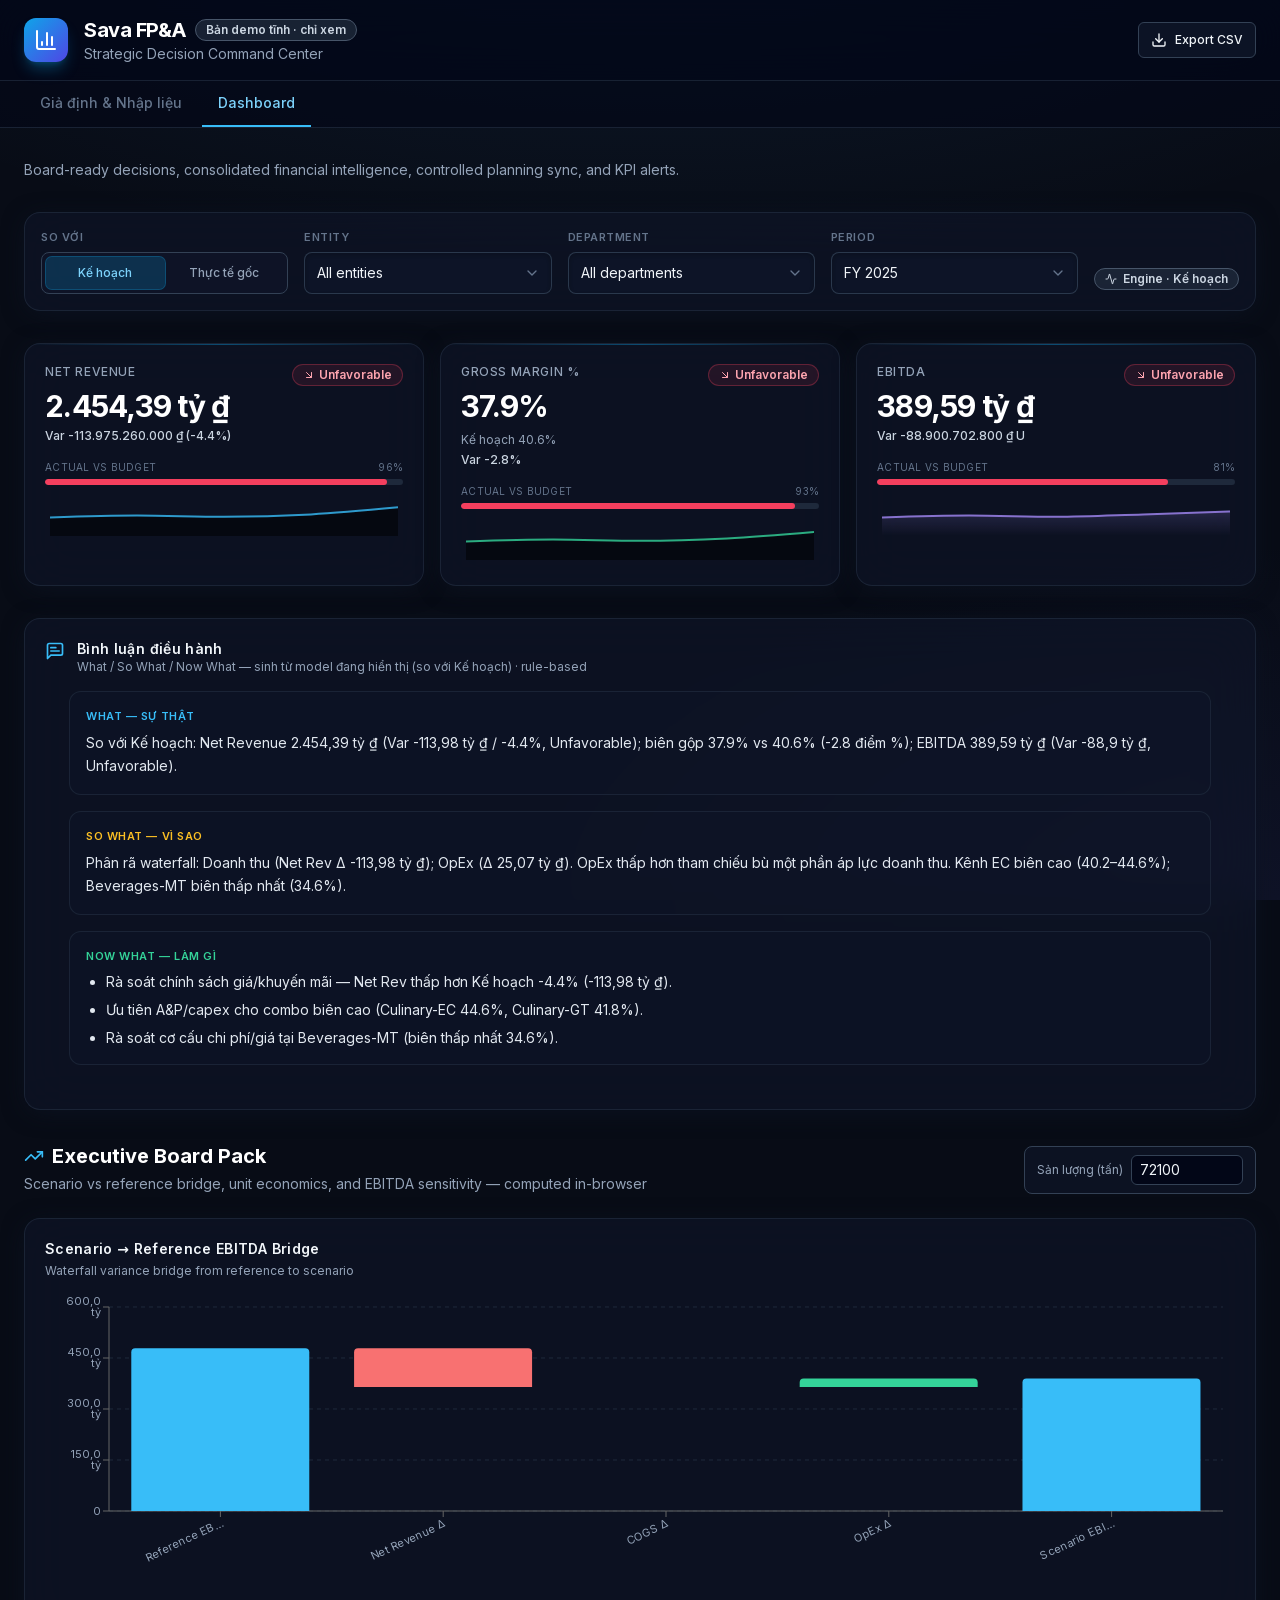
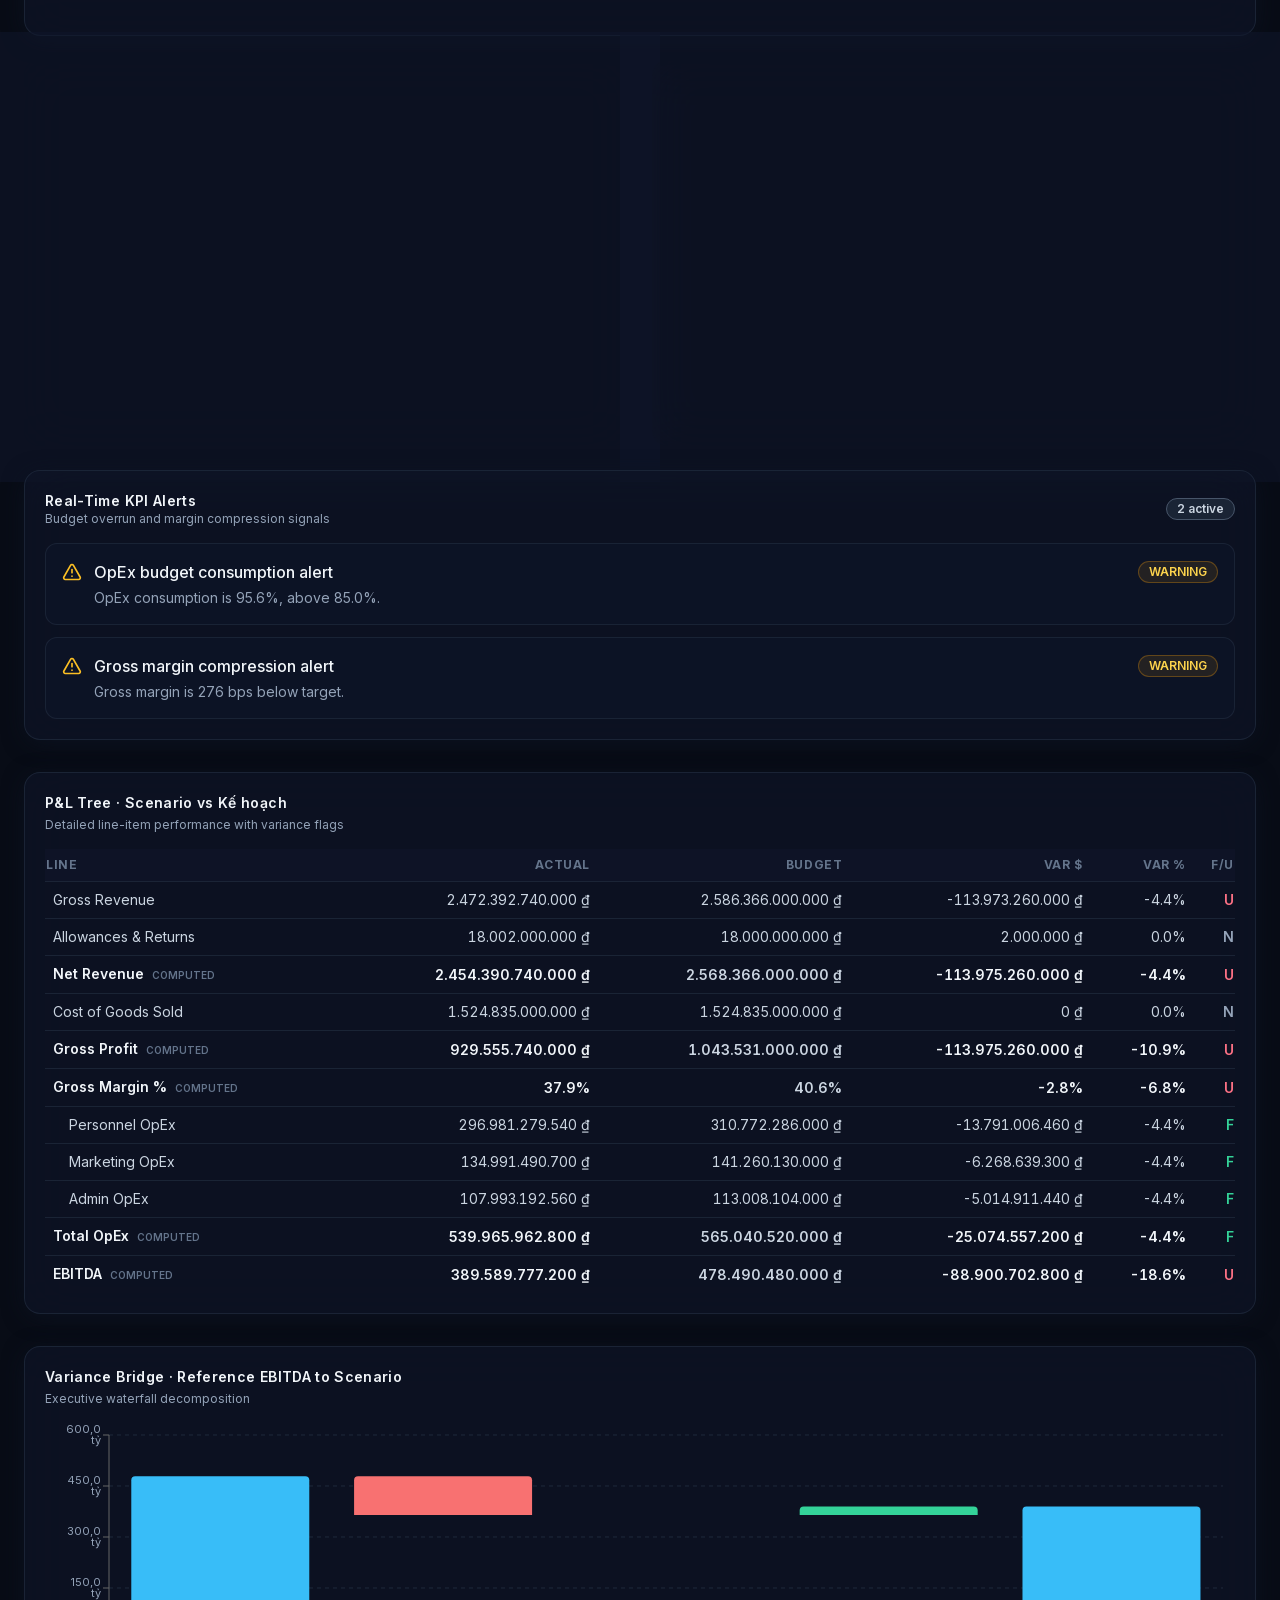
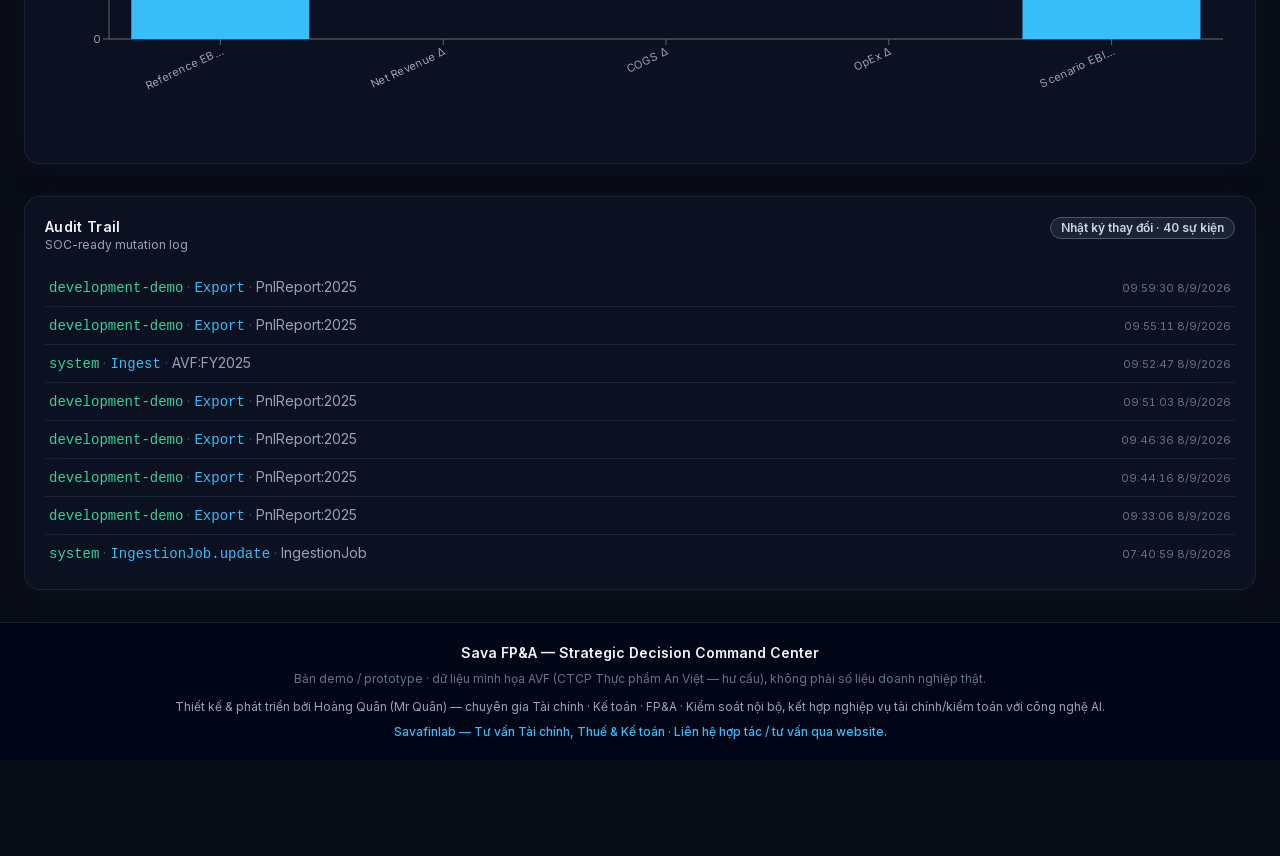
==== commit 3cdb6acf: "Brand v2: favicon, sava-bar, font/màu theo Savafinlab Co-Authored-By: Claude Opus 5.5 <noreply@anthr" ====
--- a/index.html
+++ b/index.html
@@ -1 +1,5 @@
-<!DOCTYPE html><html lang="vi" class="__variable_75b79f"><head><meta charSet="utf-8"/><meta name="viewport" content="width=device-width, initial-scale=1"/><link rel="stylesheet" href="/_next/static/css/bc6924d7c0607b66.css" data-precedence="next"/><link rel="preload" as="script" fetchPriority="low" href="/_next/static/chunks/webpack-c0313e1fa806ebaf.js"/><script src="/_next/static/chunks/618f8807-ca27674c339ff6ce.js" async=""></script><script src="/_next/static/chunks/364-e97ec7e9db8cbcf4.js" async=""></script><script src="/_next/static/chunks/main-app-1de03d088dd97893.js" async=""></script><script src="/_next/static/chunks/523-5c9eb6e9002025a6.js" async=""></script><script src="/_next/static/chunks/app/page-641f4981dfe6dd4a.js" async=""></script><title>Sava FP&amp;A — Phase 3</title><meta name="description" content="Strategic decision board, consolidation, planning sync, and real-time KPI alerts"/><script src="/_next/static/chunks/polyfills-42372ed130431b0a.js" noModule=""></script></head><body class="min-h-screen font-sans"><div class="min-h-screen pb-24"><header class="glass-header"><div class="mx-auto flex max-w-7xl flex-wrap items-center justify-between gap-4 px-6 py-4"><div class="flex items-center gap-4"><div class="flex h-11 w-11 items-center justify-center rounded-xl bg-gradient-to-br from-sky-500 to-indigo-600 shadow-lg shadow-sky-500/30"><svg xmlns="http://www.w3.org/2000/svg" width="24" height="24" viewBox="0 0 24 24" fill="none" stroke="currentColor" stroke-width="2" stroke-linecap="round" stroke-linejoin="round" class="lucide lucide-chart-column h-6 w-6 text-white"><path d="M3 3v16a2 2 0 0 0 2 2h16"></path><path d="M18 17V9"></path><path d="M13 17V5"></path><path d="M8 17v-3"></path></svg></div><div><div class="flex flex-wrap items-center gap-2"><h1 class="text-lg font-bold tracking-tight text-white sm:text-xl">Sava FP&amp;A</h1><div class="inline-flex items-center rounded-full border px-2.5 py-0.5 text-xs font-semibold transition-colors border-slate-600 bg-slate-800/80 text-slate-300">Bản demo tĩnh · chỉ xem</div></div><p class="text-xs text-slate-400 sm:text-sm">Strategic Decision Command Center</p></div></div><button class="inline-flex items-center justify-center gap-2 whitespace-nowrap font-medium transition-all focus-visible:outline-none focus-visible:ring-2 focus-visible:ring-sky-500/40 disabled:pointer-events-none disabled:opacity-50 border border-slate-700 bg-slate-900/80 text-slate-100 hover:border-slate-600 hover:bg-slate-800 h-9 rounded-md px-3 text-xs"><svg xmlns="http://www.w3.org/2000/svg" width="24" height="24" viewBox="0 0 24 24" fill="none" stroke="currentColor" stroke-width="2" stroke-linecap="round" stroke-linejoin="round" class="lucide lucide-download h-4 w-4"><path d="M21 15v4a2 2 0 0 1-2 2H5a2 2 0 0 1-2-2v-4"></path><polyline points="7 10 12 15 17 10"></polyline><line x1="12" x2="12" y1="15" y2="3"></line></svg>Export CSV</button></div></header><div class="border-b border-slate-800/80 bg-slate-950/60"><div class="mx-auto flex max-w-7xl gap-1 px-4 sm:px-6"><button type="button" class="border-b-2 px-4 py-3 text-sm font-medium transition-colors border-transparent text-slate-500 hover:text-slate-300">Giả định &amp; Nhập liệu</button><button type="button" class="border-b-2 px-4 py-3 text-sm font-medium transition-colors border-sky-400 text-sky-300">Dashboard</button></div></div><main class="mx-auto max-w-7xl space-y-8 px-4 py-8 sm:px-6"><section class="space-y-2"><p class="text-sm text-slate-400">Board-ready decisions, consolidated financial intelligence, controlled planning sync, and KPI alerts.</p></section><div class="glass-panel flex flex-wrap items-end gap-4 p-4"><div class="block min-w-[220px] flex-1"><span class="mb-1.5 block text-[11px] font-semibold uppercase tracking-wider text-slate-500">So với</span><div class="flex rounded-lg border border-slate-700 bg-slate-900/60 p-1"><button type="button" class="flex-1 rounded-md px-3 py-2 text-xs font-medium transition-colors bg-sky-500/20 text-sky-300 ring-1 ring-sky-500/40">Kế hoạch</button><button type="button" class="flex-1 rounded-md px-3 py-2 text-xs font-medium transition-colors text-slate-400 hover:text-slate-200">Thực tế gốc</button></div></div><label class="block min-w-[160px] flex-1"><span class="mb-1.5 block text-[11px] font-semibold uppercase tracking-wider text-slate-500">Entity</span><div class="relative"><select class="select-enterprise pr-10"><option value="" selected="">All entities</option><option value="Beverages">Beverages</option><option value="Culinary">Culinary</option><option value="Snacks">Snacks</option></select><svg xmlns="http://www.w3.org/2000/svg" width="24" height="24" viewBox="0 0 24 24" fill="none" stroke="currentColor" stroke-width="2" stroke-linecap="round" stroke-linejoin="round" class="lucide lucide-chevron-down pointer-events-none absolute right-3 top-1/2 h-4 w-4 -translate-y-1/2 text-slate-500"><path d="m6 9 6 6 6-6"></path></svg></div></label><label class="block min-w-[160px] flex-1"><span class="mb-1.5 block text-[11px] font-semibold uppercase tracking-wider text-slate-500">Department</span><div class="relative"><select class="select-enterprise pr-10"><option value="" selected="">All departments</option><option value="EC">EC</option><option value="GT">GT</option><option value="MT">MT</option></select><svg xmlns="http://www.w3.org/2000/svg" width="24" height="24" viewBox="0 0 24 24" fill="none" stroke="currentColor" stroke-width="2" stroke-linecap="round" stroke-linejoin="round" class="lucide lucide-chevron-down pointer-events-none absolute right-3 top-1/2 h-4 w-4 -translate-y-1/2 text-slate-500"><path d="m6 9 6 6 6-6"></path></svg></div></label><label class="block min-w-[160px] flex-1"><span class="mb-1.5 block text-[11px] font-semibold uppercase tracking-wider text-slate-500">Period</span><div class="relative"><select class="select-enterprise pr-10"><option value="2025" selected="">FY 2025</option></select><svg xmlns="http://www.w3.org/2000/svg" width="24" height="24" viewBox="0 0 24 24" fill="none" stroke="currentColor" stroke-width="2" stroke-linecap="round" stroke-linejoin="round" class="lucide lucide-chevron-down pointer-events-none absolute right-3 top-1/2 h-4 w-4 -translate-y-1/2 text-slate-500"><path d="m6 9 6 6 6-6"></path></svg></div></label><div class="ml-auto flex items-end pb-1"><div class="inline-flex items-center rounded-full border px-2.5 py-0.5 text-xs font-semibold transition-colors border-slate-600 bg-slate-800/80 text-slate-300 gap-1.5"><svg xmlns="http://www.w3.org/2000/svg" width="24" height="24" viewBox="0 0 24 24" fill="none" stroke="currentColor" stroke-width="2" stroke-linecap="round" stroke-linejoin="round" class="lucide lucide-activity h-3 w-3"><path d="M22 12h-2.48a2 2 0 0 0-1.93 1.46l-2.35 8.36a.25.25 0 0 1-.48 0L9.24 2.18a.25.25 0 0 0-.48 0l-2.35 8.36A2 2 0 0 1 4.49 12H2"></path></svg>Engine · <!-- -->Kế hoạch</div></div></div><section class="grid gap-4 md:grid-cols-2 xl:grid-cols-3"><div class="glass-panel transition-shadow hover:shadow-glow/30 relative overflow-hidden p-5"><div class="absolute inset-x-0 top-0 h-px bg-gradient-to-r from-transparent via-sky-500/40 to-transparent"></div><div class="flex items-start justify-between gap-3"><div><p class="text-xs font-medium uppercase tracking-wider text-slate-400">Net Revenue</p><p class="mt-2 text-3xl font-bold tracking-tight text-white">2.454,39 tỷ ₫</p></div><div class="inline-flex items-center rounded-full border px-2.5 py-0.5 text-xs font-semibold transition-colors border-rose-500/30 bg-rose-500/10 text-rose-300 gap-1"><svg xmlns="http://www.w3.org/2000/svg" width="24" height="24" viewBox="0 0 24 24" fill="none" stroke="currentColor" stroke-width="2" stroke-linecap="round" stroke-linejoin="round" class="lucide lucide-arrow-down-right h-3 w-3"><path d="m7 7 10 10"></path><path d="M17 7v10H7"></path></svg> Unfavorable</div></div><p class="mt-1 text-xs font-medium text-slate-300">Var -113.975.260.000 ₫ (-4.4%)</p><div class="mt-4"><div class="mb-1 flex justify-between text-[10px] uppercase tracking-wide text-slate-500"><span>Actual vs Budget</span><span>96<!-- -->%</span></div><div class="h-1.5 overflow-hidden rounded-full bg-slate-800"><div class="h-full rounded-full transition-all bg-rose-500" style="width:95.56234352892072%"></div></div></div><div class="metric-sparkline mt-4"><div class="recharts-responsive-container" style="width:100%;height:100%;min-width:0"></div></div></div><div class="glass-panel transition-shadow hover:shadow-glow/30 relative overflow-hidden p-5"><div class="absolute inset-x-0 top-0 h-px bg-gradient-to-r from-transparent via-sky-500/40 to-transparent"></div><div class="flex items-start justify-between gap-3"><div><p class="text-xs font-medium uppercase tracking-wider text-slate-400">Gross Margin %</p><p class="mt-2 text-3xl font-bold tracking-tight text-white">37.9%</p></div><div class="inline-flex items-center rounded-full border px-2.5 py-0.5 text-xs font-semibold transition-colors border-rose-500/30 bg-rose-500/10 text-rose-300 gap-1"><svg xmlns="http://www.w3.org/2000/svg" width="24" height="24" viewBox="0 0 24 24" fill="none" stroke="currentColor" stroke-width="2" stroke-linecap="round" stroke-linejoin="round" class="lucide lucide-arrow-down-right h-3 w-3"><path d="m7 7 10 10"></path><path d="M17 7v10H7"></path></svg> Unfavorable</div></div><p class="mt-2 text-xs text-slate-400">Kế hoạch 40.6%</p><p class="mt-1 text-xs font-medium text-slate-300">Var -2.8%</p><div class="mt-4"><div class="mb-1 flex justify-between text-[10px] uppercase tracking-wide text-slate-500"><span>Actual vs Budget</span><span>93<!-- -->%</span></div><div class="h-1.5 overflow-hidden rounded-full bg-slate-800"><div class="h-full rounded-full transition-all bg-rose-500" style="width:93.21446047384408%"></div></div></div><div class="metric-sparkline mt-4"><div class="recharts-responsive-container" style="width:100%;height:100%;min-width:0"></div></div></div><div class="glass-panel transition-shadow hover:shadow-glow/30 relative overflow-hidden p-5"><div class="absolute inset-x-0 top-0 h-px bg-gradient-to-r from-transparent via-sky-500/40 to-transparent"></div><div class="flex items-start justify-between gap-3"><div><p class="text-xs font-medium uppercase tracking-wider text-slate-400">EBITDA</p><p class="mt-2 text-3xl font-bold tracking-tight text-white">389,59 tỷ ₫</p></div><div class="inline-flex items-center rounded-full border px-2.5 py-0.5 text-xs font-semibold transition-colors border-rose-500/30 bg-rose-500/10 text-rose-300 gap-1"><svg xmlns="http://www.w3.org/2000/svg" width="24" height="24" viewBox="0 0 24 24" fill="none" stroke="currentColor" stroke-width="2" stroke-linecap="round" stroke-linejoin="round" class="lucide lucide-arrow-down-right h-3 w-3"><path d="m7 7 10 10"></path><path d="M17 7v10H7"></path></svg> Unfavorable</div></div><p class="mt-1 text-xs font-medium text-slate-300">Var -88.900.702.800 ₫ U</p><div class="mt-4"><div class="mb-1 flex justify-between text-[10px] uppercase tracking-wide text-slate-500"><span>Actual vs Budget</span><span>81<!-- -->%</span></div><div class="h-1.5 overflow-hidden rounded-full bg-slate-800"><div class="h-full rounded-full transition-all bg-rose-500" style="width:81.42059110559521%"></div></div></div><div class="metric-sparkline mt-4"><div class="recharts-responsive-container" style="width:100%;height:100%;min-width:0"></div></div></div></section><div class="glass-panel p-5 transition-shadow hover:shadow-glow/30"><div class="mb-4 flex flex-col gap-1"><div class="flex flex-wrap items-start justify-between gap-3"><div class="flex items-start gap-3"><svg xmlns="http://www.w3.org/2000/svg" width="24" height="24" viewBox="0 0 24 24" fill="none" stroke="currentColor" stroke-width="2" stroke-linecap="round" stroke-linejoin="round" class="lucide lucide-message-square-text mt-0.5 h-5 w-5 shrink-0 text-sky-400"><path d="M21 15a2 2 0 0 1-2 2H7l-4 4V5a2 2 0 0 1 2-2h14a2 2 0 0 1 2 2z"></path><path d="M13 8H7"></path><path d="M17 12H7"></path></svg><div><h2 class="text-sm font-semibold tracking-wide text-slate-100">Bình luận điều hành</h2><p class="text-xs text-slate-400">What / So What / Now What — sinh từ model đang hiển thị (so với <!-- -->Kế hoạch<!-- -->)<!-- --> · rule-based</p></div></div></div></div><div class="space-y-4 px-6 pb-6"><section class="rounded-xl border border-slate-800/80 bg-slate-900/40 p-4"><h3 class="text-[11px] font-semibold uppercase tracking-wider text-sky-400">What — Sự thật</h3><p class="mt-2 text-sm leading-relaxed text-slate-200">So với Kế hoạch: Net Revenue 2.454,39 tỷ ₫ (Var -113,98 tỷ ₫ / -4.4%, Unfavorable); biên gộp 37.9% vs 40.6% (-2.8 điểm %); EBITDA 389,59 tỷ ₫ (Var -88,9 tỷ ₫, Unfavorable).</p></section><section class="rounded-xl border border-slate-800/80 bg-slate-900/40 p-4"><h3 class="text-[11px] font-semibold uppercase tracking-wider text-amber-400">So What — Vì sao</h3><p class="mt-2 text-sm leading-relaxed text-slate-200">Phân rã waterfall: Doanh thu (Net Rev Δ -113,98 tỷ ₫); OpEx (Δ 25,07 tỷ ₫). OpEx thấp hơn tham chiếu bù một phần áp lực doanh thu. Kênh EC biên cao (40.2–44.6%); Beverages-MT biên thấp nhất (34.6%).</p></section><section class="rounded-xl border border-slate-800/80 bg-slate-900/40 p-4"><h3 class="text-[11px] font-semibold uppercase tracking-wider text-emerald-400">Now What — Làm gì</h3><ul class="mt-2 list-disc space-y-2 pl-5 text-sm text-slate-200"><li>Rà soát chính sách giá/khuyến mãi — Net Rev thấp hơn Kế hoạch -4.4% (-113,98 tỷ ₫).</li><li>Ưu tiên A&amp;P/capex cho combo biên cao (Culinary-EC 44.6%, Culinary-GT 41.8%).</li><li>Rà soát cơ cấu chi phí/giá tại Beverages-MT (biên thấp nhất 34.6%).</li></ul></section></div></div><section class="space-y-6"><div class="flex flex-wrap items-end justify-between gap-4"><div><div class="flex items-center gap-2"><svg xmlns="http://www.w3.org/2000/svg" width="24" height="24" viewBox="0 0 24 24" fill="none" stroke="currentColor" stroke-width="2" stroke-linecap="round" stroke-linejoin="round" class="lucide lucide-trending-up h-5 w-5 text-sky-400"><polyline points="22 7 13.5 15.5 8.5 10.5 2 17"></polyline><polyline points="16 7 22 7 22 13"></polyline></svg><h2 class="text-xl font-bold text-white">Executive Board Pack</h2></div><p class="mt-1 text-sm text-slate-400">Scenario vs reference bridge, unit economics, and EBITDA sensitivity — computed in-browser</p></div><div class="flex flex-wrap items-center gap-2"><label class="flex items-center gap-2 rounded-lg border border-slate-700 bg-slate-900/60 px-3 py-2 text-xs text-slate-400">Sản lượng (tấn)<input type="number" min="1" class="w-28 rounded-md border border-slate-700 bg-slate-950 px-2 py-1 text-sm text-slate-100" value="72100"/></label></div></div><div class="glass-panel p-5 transition-shadow hover:shadow-glow/30"><div class="mb-4 flex flex-col gap-1"><h2 class="text-sm font-semibold tracking-wide text-slate-100">Scenario → Reference EBITDA Bridge</h2><p class="text-xs text-slate-400">Waterfall variance bridge from reference to scenario</p></div><div class="h-80 w-full"><div class="recharts-responsive-container" style="width:100%;height:100%;min-width:0"></div></div></div><div class="grid gap-6 xl:grid-cols-2"><div class="glass-panel p-5 transition-shadow hover:shadow-glow/30"><div class="mb-4 flex flex-col gap-1"><h2 class="text-sm font-semibold tracking-wide text-slate-100">Unit Economics &amp; Profitability Tree</h2><p class="text-xs text-slate-400">Revenue, COGS, and OpEx per operating unit</p></div><div class="h-72 w-full"><div class="recharts-responsive-container" style="width:100%;height:100%;min-width:0"></div><p class="mt-2 text-center text-xs text-slate-500">Based on <!-- -->72.100<!-- --> tấn</p></div></div><div class="glass-panel p-5 transition-shadow hover:shadow-glow/30"><div class="mb-4 flex flex-col gap-1"><h2 class="text-sm font-semibold tracking-wide text-slate-100">Price × Volume EBITDA Sensitivity</h2><p class="text-xs text-slate-400">Impact matrix across price and volume scenarios</p></div><div><div class="overflow-x-auto rounded-xl border border-slate-800/80"><table class="w-full min-w-[420px] border-collapse text-center text-xs"><thead><tr class="bg-slate-900/80"><th class="border border-slate-800/80 p-2.5 font-medium text-slate-500">Price \ Volume</th><th class="border border-slate-800/80 p-2.5 font-medium text-slate-400">-10<!-- -->%</th><th class="border border-slate-800/80 p-2.5 font-medium text-slate-400">-5<!-- -->%</th><th class="border border-slate-800/80 p-2.5 font-medium text-slate-400">0<!-- -->%</th><th class="border border-slate-800/80 p-2.5 font-medium text-slate-400">5<!-- -->%</th><th class="border border-slate-800/80 p-2.5 font-medium text-slate-400">10<!-- -->%</th></tr></thead><tbody><tr><td class="border border-slate-800/80 bg-slate-900/50 p-2.5 font-medium text-slate-400">-10<!-- -->%</td><td class="border border-slate-800/80 p-2.5 font-mono text-slate-100 transition-transform hover:scale-105" style="background-color:rgba(244, 63, 94, 0.7007104342738284)" title="-213,93 tỷ ₫">-213,9 tỷ</td><td class="border border-slate-800/80 p-2.5 font-mono text-slate-100 transition-transform hover:scale-105" style="background-color:rgba(244, 63, 94, 0.6735791314523398)" title="-203,39 tỷ ₫">-203,4 tỷ</td><td class="border border-slate-800/80 p-2.5 font-mono text-slate-100 transition-transform hover:scale-105" style="background-color:rgba(244, 63, 94, 0.64644782863085)" title="-192,85 tỷ ₫">-192,8 tỷ</td><td class="border border-slate-800/80 p-2.5 font-mono text-slate-100 transition-transform hover:scale-105" style="background-color:rgba(244, 63, 94, 0.6193165258093601)" title="-182,31 tỷ ₫">-182,3 tỷ</td><td class="border border-slate-800/80 p-2.5 font-mono text-slate-100 transition-transform hover:scale-105" style="background-color:rgba(244, 63, 94, 0.5921852229878705)" title="-171,77 tỷ ₫">-171,8 tỷ</td></tr><tr><td class="border border-slate-800/80 bg-slate-900/50 p-2.5 font-medium text-slate-400">-5<!-- -->%</td><td class="border border-slate-800/80 p-2.5 font-mono text-slate-100 transition-transform hover:scale-105" style="background-color:rgba(244, 63, 94, 0.47730891138994636)" title="-127,14 tỷ ₫">-127,1 tỷ</td><td class="border border-slate-800/80 p-2.5 font-mono text-slate-100 transition-transform hover:scale-105" style="background-color:rgba(244, 63, 94, 0.4377664128526868)" title="-111,78 tỷ ₫">-111,8 tỷ</td><td class="border border-slate-800/80 p-2.5 font-mono text-slate-100 transition-transform hover:scale-105" style="background-color:rgba(244, 63, 94, 0.39822391431542487)" title="-96,42 tỷ ₫">-96,4 tỷ</td><td class="border border-slate-800/80 p-2.5 font-mono text-slate-100 transition-transform hover:scale-105" style="background-color:rgba(244, 63, 94, 0.35868141577816354)" title="-81,06 tỷ ₫">-81,1 tỷ</td><td class="border border-slate-800/80 p-2.5 font-mono text-slate-100 transition-transform hover:scale-105" style="background-color:rgba(244, 63, 94, 0.3191389172409044)" title="-65,7 tỷ ₫">-65,7 tỷ</td></tr><tr><td class="border border-slate-800/80 bg-slate-900/50 p-2.5 font-medium text-slate-400">0<!-- -->%</td><td class="border border-slate-800/80 p-2.5 font-mono text-slate-100 transition-transform hover:scale-105" style="background-color:rgba(244, 63, 94, 0.25390738850606304)" title="-40,36 tỷ ₫">-40,4 tỷ</td><td class="border border-slate-800/80 p-2.5 font-mono text-slate-100 transition-transform hover:scale-105" style="background-color:rgba(244, 63, 94, 0.20195369425303292)" title="-20,18 tỷ ₫">-20,2 tỷ</td><td class="border border-slate-800/80 p-2.5 font-mono text-slate-100 transition-transform hover:scale-105" style="background-color:rgba(16, 185, 129, 0.15)" title="0 ₫">0</td><td class="border border-slate-800/80 p-2.5 font-mono text-slate-100 transition-transform hover:scale-105" style="background-color:rgba(16, 185, 129, 0.2019536942530339)" title="20,18 tỷ ₫">+20,2 tỷ</td><td class="border border-slate-800/80 p-2.5 font-mono text-slate-100 transition-transform hover:scale-105" style="background-color:rgba(16, 185, 129, 0.2539073885060646)" title="40,36 tỷ ₫">+40,4 tỷ</td></tr><tr><td class="border border-slate-800/80 bg-slate-900/50 p-2.5 font-medium text-slate-400">5<!-- -->%</td><td class="border border-slate-800/80 p-2.5 font-mono text-slate-100 transition-transform hover:scale-105" style="background-color:rgba(16, 185, 129, 0.26949413437781966)" title="46,42 tỷ ₫">+46,4 tỷ</td><td class="border border-slate-800/80 p-2.5 font-mono text-slate-100 transition-transform hover:scale-105" style="background-color:rgba(16, 185, 129, 0.33385902434662224)" title="71,42 tỷ ₫">+71,4 tỷ</td><td class="border border-slate-800/80 p-2.5 font-mono text-slate-100 transition-transform hover:scale-105" style="background-color:rgba(16, 185, 129, 0.3982239143154265)" title="96,42 tỷ ₫">+96,4 tỷ</td><td class="border border-slate-800/80 p-2.5 font-mono text-slate-100 transition-transform hover:scale-105" style="background-color:rgba(16, 185, 129, 0.4625888042842291)" title="121,43 tỷ ₫">+121,4 tỷ</td><td class="border border-slate-800/80 p-2.5 font-mono text-slate-100 transition-transform hover:scale-105" style="background-color:rgba(16, 185, 129, 0.5269536942530336)" title="146,43 tỷ ₫">+146,4 tỷ</td></tr><tr><td class="border border-slate-800/80 bg-slate-900/50 p-2.5 font-medium text-slate-400">10<!-- -->%</td><td class="border border-slate-800/80 p-2.5 font-mono text-slate-100 transition-transform hover:scale-105" style="background-color:rgba(16, 185, 129, 0.49289565726170215)" title="133,2 tỷ ₫">+133,2 tỷ</td><td class="border border-slate-800/80 p-2.5 font-mono text-slate-100 transition-transform hover:scale-105" style="background-color:rgba(16, 185, 129, 0.5696717429462747)" title="163,02 tỷ ₫">+163,0 tỷ</td><td class="border border-slate-800/80 p-2.5 font-mono text-slate-100 transition-transform hover:scale-105" style="background-color:rgba(16, 185, 129, 0.6464478286308504)" title="192,85 tỷ ₫">+192,8 tỷ</td><td class="border border-slate-800/80 p-2.5 font-mono text-slate-100 transition-transform hover:scale-105" style="background-color:rgba(16, 185, 129, 0.7232239143154264)" title="222,67 tỷ ₫">+222,7 tỷ</td><td class="border border-slate-800/80 p-2.5 font-mono text-slate-100 transition-transform hover:scale-105" style="background-color:rgba(16, 185, 129, 0.8)" title="252,49 tỷ ₫">+252,5 tỷ</td></tr></tbody></table></div><p class="mt-3 text-xs leading-relaxed text-amber-200/90">Sensitivity holds COGS/tấn and OpEx allocation logic fixed while repricing and restating volume; budget unchanged.</p></div></div></div><div class="glass-panel p-5 transition-shadow hover:shadow-glow/30"><div class="mb-4 flex flex-col gap-1"><div class="flex items-center justify-between gap-3"><div><h2 class="text-sm font-semibold tracking-wide text-slate-100">Real-Time KPI Alerts</h2><p class="text-xs text-slate-400">Budget overrun and margin compression signals</p></div><div class="inline-flex items-center rounded-full border px-2.5 py-0.5 text-xs font-semibold transition-colors border-slate-600 bg-slate-800/80 text-slate-300">2<!-- --> active</div></div></div><div class="space-y-3"><div class="flex gap-3 rounded-xl border border-slate-800/80 bg-slate-900/50 p-4 transition-colors hover:border-slate-700"><svg xmlns="http://www.w3.org/2000/svg" width="24" height="24" viewBox="0 0 24 24" fill="none" stroke="currentColor" stroke-width="2" stroke-linecap="round" stroke-linejoin="round" class="lucide lucide-triangle-alert mt-0.5 h-5 w-5 shrink-0 text-amber-400"><path d="m21.73 18-8-14a2 2 0 0 0-3.48 0l-8 14A2 2 0 0 0 4 21h16a2 2 0 0 0 1.73-3"></path><path d="M12 9v4"></path><path d="M12 17h.01"></path></svg><div class="min-w-0 flex-1"><div class="flex flex-wrap items-center justify-between gap-2"><p class="font-medium text-slate-100">OpEx budget consumption alert</p><div class="inline-flex items-center rounded-full border px-2.5 py-0.5 text-xs font-semibold transition-colors border-amber-500/30 bg-amber-500/10 text-amber-300">WARNING</div></div><p class="mt-1 text-sm text-slate-400">OpEx consumption is 95.6%, above 85.0%.</p></div></div><div class="flex gap-3 rounded-xl border border-slate-800/80 bg-slate-900/50 p-4 transition-colors hover:border-slate-700"><svg xmlns="http://www.w3.org/2000/svg" width="24" height="24" viewBox="0 0 24 24" fill="none" stroke="currentColor" stroke-width="2" stroke-linecap="round" stroke-linejoin="round" class="lucide lucide-triangle-alert mt-0.5 h-5 w-5 shrink-0 text-amber-400"><path d="m21.73 18-8-14a2 2 0 0 0-3.48 0l-8 14A2 2 0 0 0 4 21h16a2 2 0 0 0 1.73-3"></path><path d="M12 9v4"></path><path d="M12 17h.01"></path></svg><div class="min-w-0 flex-1"><div class="flex flex-wrap items-center justify-between gap-2"><p class="font-medium text-slate-100">Gross margin compression alert</p><div class="inline-flex items-center rounded-full border px-2.5 py-0.5 text-xs font-semibold transition-colors border-amber-500/30 bg-amber-500/10 text-amber-300">WARNING</div></div><p class="mt-1 text-sm text-slate-400">Gross margin is 276 bps below target.</p></div></div></div></div></section><div class="glass-panel p-5 transition-shadow hover:shadow-glow/30"><div class="mb-4 flex flex-col gap-1"><h2 class="text-sm font-semibold tracking-wide text-slate-100">P&amp;L Tree · Scenario vs <!-- -->Kế hoạch</h2><p class="text-xs text-slate-400">Detailed line-item performance with variance flags</p></div><div class="overflow-x-auto"><div class="overflow-x-auto"><table class="w-full text-left text-sm"><thead class="bg-slate-900/60 text-xs uppercase tracking-wider text-slate-500"><tr><th class="py-2 pr-3">Line</th><th class="py-2 pr-3 text-right">Actual</th><th class="py-2 pr-3 text-right">Budget</th><th class="py-2 pr-3 text-right">Var $</th><th class="py-2 pr-3 text-right">Var %</th><th class="py-2 text-right">F/U</th></tr></thead><tbody><tr class="border-t border-slate-800/80 transition-colors hover:bg-slate-900/40 text-slate-300"><td class="py-2 pr-3" style="padding-left:8px">Gross Revenue</td><td class="py-2 pr-3 text-right tabular-nums">2.472.392.740.000 ₫</td><td class="py-2 pr-3 text-right tabular-nums text-slate-300">2.586.366.000.000 ₫</td><td class="py-2 pr-3 text-right tabular-nums">-113.973.260.000 ₫</td><td class="py-2 pr-3 text-right tabular-nums">-4.4%</td><td class="py-2 text-right font-semibold text-rose-400">U</td></tr><tr class="border-t border-slate-800/80 transition-colors hover:bg-slate-900/40 text-slate-300"><td class="py-2 pr-3" style="padding-left:8px">Allowances &amp; Returns</td><td class="py-2 pr-3 text-right tabular-nums">18.002.000.000 ₫</td><td class="py-2 pr-3 text-right tabular-nums text-slate-300">18.000.000.000 ₫</td><td class="py-2 pr-3 text-right tabular-nums">2.000.000 ₫</td><td class="py-2 pr-3 text-right tabular-nums">0.0%</td><td class="py-2 text-right font-semibold text-slate-400">N</td></tr><tr class="border-t border-slate-800/80 transition-colors hover:bg-slate-900/40 font-semibold text-slate-100"><td class="py-2 pr-3" style="padding-left:8px">Net Revenue<span class="ml-2 text-[10px] uppercase text-slate-500">computed</span></td><td class="py-2 pr-3 text-right tabular-nums">2.454.390.740.000 ₫</td><td class="py-2 pr-3 text-right tabular-nums text-slate-300">2.568.366.000.000 ₫</td><td class="py-2 pr-3 text-right tabular-nums">-113.975.260.000 ₫</td><td class="py-2 pr-3 text-right tabular-nums">-4.4%</td><td class="py-2 text-right font-semibold text-rose-400">U</td></tr><tr class="border-t border-slate-800/80 transition-colors hover:bg-slate-900/40 text-slate-300"><td class="py-2 pr-3" style="padding-left:8px">Cost of Goods Sold</td><td class="py-2 pr-3 text-right tabular-nums">1.524.835.000.000 ₫</td><td class="py-2 pr-3 text-right tabular-nums text-slate-300">1.524.835.000.000 ₫</td><td class="py-2 pr-3 text-right tabular-nums">0 ₫</td><td class="py-2 pr-3 text-right tabular-nums">0.0%</td><td class="py-2 text-right font-semibold text-slate-400">N</td></tr><tr class="border-t border-slate-800/80 transition-colors hover:bg-slate-900/40 font-semibold text-slate-100"><td class="py-2 pr-3" style="padding-left:8px">Gross Profit<span class="ml-2 text-[10px] uppercase text-slate-500">computed</span></td><td class="py-2 pr-3 text-right tabular-nums">929.555.740.000 ₫</td><td class="py-2 pr-3 text-right tabular-nums text-slate-300">1.043.531.000.000 ₫</td><td class="py-2 pr-3 text-right tabular-nums">-113.975.260.000 ₫</td><td class="py-2 pr-3 text-right tabular-nums">-10.9%</td><td class="py-2 text-right font-semibold text-rose-400">U</td></tr><tr class="border-t border-slate-800/80 transition-colors hover:bg-slate-900/40 font-semibold text-slate-100"><td class="py-2 pr-3" style="padding-left:8px">Gross Margin %<span class="ml-2 text-[10px] uppercase text-slate-500">computed</span></td><td class="py-2 pr-3 text-right tabular-nums">37.9%</td><td class="py-2 pr-3 text-right tabular-nums text-slate-300">40.6%</td><td class="py-2 pr-3 text-right tabular-nums">-2.8%</td><td class="py-2 pr-3 text-right tabular-nums">-6.8%</td><td class="py-2 text-right font-semibold text-rose-400">U</td></tr><tr class="border-t border-slate-800/80 transition-colors hover:bg-slate-900/40 text-slate-300"><td class="py-2 pr-3" style="padding-left:24px">Personnel OpEx</td><td class="py-2 pr-3 text-right tabular-nums">296.981.279.540 ₫</td><td class="py-2 pr-3 text-right tabular-nums text-slate-300">310.772.286.000 ₫</td><td class="py-2 pr-3 text-right tabular-nums">-13.791.006.460 ₫</td><td class="py-2 pr-3 text-right tabular-nums">-4.4%</td><td class="py-2 text-right font-semibold text-emerald-400">F</td></tr><tr class="border-t border-slate-800/80 transition-colors hover:bg-slate-900/40 text-slate-300"><td class="py-2 pr-3" style="padding-left:24px">Marketing OpEx</td><td class="py-2 pr-3 text-right tabular-nums">134.991.490.700 ₫</td><td class="py-2 pr-3 text-right tabular-nums text-slate-300">141.260.130.000 ₫</td><td class="py-2 pr-3 text-right tabular-nums">-6.268.639.300 ₫</td><td class="py-2 pr-3 text-right tabular-nums">-4.4%</td><td class="py-2 text-right font-semibold text-emerald-400">F</td></tr><tr class="border-t border-slate-800/80 transition-colors hover:bg-slate-900/40 text-slate-300"><td class="py-2 pr-3" style="padding-left:24px">Admin OpEx</td><td class="py-2 pr-3 text-right tabular-nums">107.993.192.560 ₫</td><td class="py-2 pr-3 text-right tabular-nums text-slate-300">113.008.104.000 ₫</td><td class="py-2 pr-3 text-right tabular-nums">-5.014.911.440 ₫</td><td class="py-2 pr-3 text-right tabular-nums">-4.4%</td><td class="py-2 text-right font-semibold text-emerald-400">F</td></tr><tr class="border-t border-slate-800/80 transition-colors hover:bg-slate-900/40 font-semibold text-slate-100"><td class="py-2 pr-3" style="padding-left:8px">Total OpEx<span class="ml-2 text-[10px] uppercase text-slate-500">computed</span></td><td class="py-2 pr-3 text-right tabular-nums">539.965.962.800 ₫</td><td class="py-2 pr-3 text-right tabular-nums text-slate-300">565.040.520.000 ₫</td><td class="py-2 pr-3 text-right tabular-nums">-25.074.557.200 ₫</td><td class="py-2 pr-3 text-right tabular-nums">-4.4%</td><td class="py-2 text-right font-semibold text-emerald-400">F</td></tr><tr class="border-t border-slate-800/80 transition-colors hover:bg-slate-900/40 font-semibold text-slate-100"><td class="py-2 pr-3" style="padding-left:8px">EBITDA<span class="ml-2 text-[10px] uppercase text-slate-500">computed</span></td><td class="py-2 pr-3 text-right tabular-nums">389.589.777.200 ₫</td><td class="py-2 pr-3 text-right tabular-nums text-slate-300">478.490.480.000 ₫</td><td class="py-2 pr-3 text-right tabular-nums">-88.900.702.800 ₫</td><td class="py-2 pr-3 text-right tabular-nums">-18.6%</td><td class="py-2 text-right font-semibold text-rose-400">U</td></tr></tbody></table></div></div></div><div class="glass-panel p-5 transition-shadow hover:shadow-glow/30"><div class="mb-4 flex flex-col gap-1"><h2 class="text-sm font-semibold tracking-wide text-slate-100">Variance Bridge · Reference EBITDA to Scenario</h2><p class="text-xs text-slate-400">Executive waterfall decomposition</p></div><div class="h-80 w-full"><div class="recharts-responsive-container" style="width:100%;height:100%;min-width:0"></div></div></div><div class="glass-panel p-5 transition-shadow hover:shadow-glow/30"><div class="mb-4 flex flex-col gap-1"><div class="flex flex-wrap items-start justify-between gap-3"><div><h2 class="text-sm font-semibold tracking-wide text-slate-100">Audit Trail</h2><p class="text-xs text-slate-400">SOC-ready mutation log</p></div><div class="inline-flex items-center rounded-full border px-2.5 py-0.5 text-xs font-semibold transition-colors border-slate-600 bg-slate-800/80 text-slate-300 shrink-0">Nhật ký thay đổi · <!-- -->0<!-- --> sự kiện</div></div></div><div class="max-h-[300px] overflow-y-auto [scrollbar-color:rgb(51_65_85)_transparent] [scrollbar-width:thin]"><ul class="divide-y divide-slate-800/80"></ul></div></div></main><footer class="border-t border-slate-800/80 bg-slate-950/90 backdrop-blur-sm"><div class="mx-auto max-w-7xl px-4 py-5 text-center sm:px-6"><p class="text-sm font-semibold text-slate-100">Sava FP&amp;A — Strategic Decision Command Center</p><p class="mt-1.5 text-xs leading-relaxed text-slate-500">Bản demo / prototype · dữ liệu minh họa AVF (CTCP Thực phẩm An Việt — hư cấu), không phải số liệu doanh nghiệp thật.</p><p class="mt-2 text-xs leading-relaxed text-slate-400">Thiết kế &amp; phát triển bởi Hoàng Quân (Mr Quân) — chuyên gia Tài chính · Kế toán · FP&amp;A · Kiểm soát nội bộ, kết hợp nghiệp vụ tài chính/kiểm toán với công nghệ AI.</p><p class="mt-2 text-xs font-medium text-sky-400">Savafinlab — Tư vấn Tài chính, Thuế &amp; Kế toán · Liên hệ hợp tác / tư vấn qua website.</p></div></footer></div><script src="/_next/static/chunks/webpack-c0313e1fa806ebaf.js" async=""></script><script>(self.__next_f=self.__next_f||[]).push([0]);self.__next_f.push([2,null])</script><script>self.__next_f.push([1,"1:HL[\"/_next/static/css/bc6924d7c0607b66.css\",\"style\"]\n"])</script><script>self.__next_f.push([1,"2:I[4690,[],\"\"]\n4:I[4858,[\"523\",\"static/chunks/523-5c9eb6e9002025a6.js\",\"931\",\"static/chunks/app/page-641f4981dfe6dd4a.js\"],\"CommandCenter\"]\n5:I[1742,[],\"\"]\n6:I[9121,[],\"\"]\n8:I[8201,[],\"\"]\n9:[]\n0:[\"$\",\"$L2\",null,{\"buildId\":\"bSOknu5mU2Kh4UwNmhg_A\",\"assetPrefix\":\"\",\"urlParts\":[\"\",\"\"],\"initialTree\":[\"\",{\"children\":[\"__PAGE__\",{}]},\"$undefined\",\"$undefined\",true],\"initialSeedData\":[\"\",{\"children\":[\"__PAGE__\",{},[[\"$L3\",[\"$\",\"$L4\",null,{}],null],null],null]},[[[[\"$\",\"link\",\"0\",{\"rel\":\"stylesheet\",\"href\":\"/_next/static/css/bc6924d7c0607b66.css\",\"precedence\":\"next\",\"crossOrigin\":\"$undefined\"}]],[\"$\",\"html\",null,{\"lang\":\"vi\",\"className\":\"__variable_75b79f\",\"children\":[\"$\",\"body\",null,{\"className\":\"min-h-screen font-sans\",\"children\":[\"$\",\"$L5\",null,{\"parallelRouterKey\":\"children\",\"segmentPath\":[\"children\"],\"error\":\"$undefined\",\"errorStyles\":\"$undefined\",\"errorScripts\":\"$undefined\",\"template\":[\"$\",\"$L6\",null,{}],\"templateStyles\":\"$undefined\",\"templateScripts\":\"$undefined\",\"notFound\":[[\"$\",\"title\",null,{\"children\":\"404: This page could not be found.\"}],[\"$\",\"div\",null,{\"style\":{\"fontFamily\":\"system-ui,\\\"Segoe UI\\\",Roboto,Helvetica,Arial,sans-serif,\\\"Apple Color Emoji\\\",\\\"Segoe UI Emoji\\\"\",\"height\":\"100vh\",\"textAlign\":\"center\",\"display\":\"flex\",\"flexDirection\":\"column\",\"alignItems\":\"center\",\"justifyContent\":\"center\"},\"children\":[\"$\",\"div\",null,{\"children\":[[\"$\",\"style\",null,{\"dangerouslySetInnerHTML\":{\"__html\":\"body{color:#000;background:#fff;margin:0}.next-error-h1{border-right:1px solid rgba(0,0,0,.3)}@media (prefers-color-scheme:dark){body{color:#fff;background:#000}.next-error-h1{border-right:1px solid rgba(255,255,255,.3)}}\"}}],[\"$\",\"h1\",null,{\"className\":\"next-error-h1\",\"style\":{\"display\":\"inline-block\",\"margin\":\"0 20px 0 0\",\"padding\":\"0 23px 0 0\",\"fontSize\":24,\"fontWeight\":500,\"verticalAlign\":\"top\",\"lineHeight\":\"49px\"},\"children\":\"404\"}],[\"$\",\"div\",null,{\"style\":{\"display\":\"inline-block\"},\"children\":[\"$\",\"h2\",null,{\"style\":{\"fontSize\":14,\"fontWeight\":400,\"lineHeight\":\"49px\",\"margin\":0},\"children\":\"This page could not b"])</script><script>self.__next_f.push([1,"e found.\"}]}]]}]}]],\"notFoundStyles\":[]}]}]}]],null],null],\"couldBeIntercepted\":false,\"initialHead\":[null,\"$L7\"],\"globalErrorComponent\":\"$8\",\"missingSlots\":\"$W9\"}]\n"])</script><script>self.__next_f.push([1,"7:[[\"$\",\"meta\",\"0\",{\"name\":\"viewport\",\"content\":\"width=device-width, initial-scale=1\"}],[\"$\",\"meta\",\"1\",{\"charSet\":\"utf-8\"}],[\"$\",\"title\",\"2\",{\"children\":\"Sava FP\u0026A — Phase 3\"}],[\"$\",\"meta\",\"3\",{\"name\":\"description\",\"content\":\"Strategic decision board, consolidation, planning sync, and real-time KPI alerts\"}]]\n3:null\n"])</script></body></html>+<!DOCTYPE html><html lang="vi" class="__variable_75b79f"><head><meta charSet="utf-8"/><meta name="viewport" content="width=device-width, initial-scale=1"/><link rel="stylesheet" href="/_next/static/css/bc6924d7c0607b66.css" data-precedence="next"/><link rel="preload" as="script" fetchPriority="low" href="/_next/static/chunks/webpack-c0313e1fa806ebaf.js"/><script src="/_next/static/chunks/618f8807-ca27674c339ff6ce.js" async=""></script><script src="/_next/static/chunks/364-e97ec7e9db8cbcf4.js" async=""></script><script src="/_next/static/chunks/main-app-1de03d088dd97893.js" async=""></script><script src="/_next/static/chunks/523-5c9eb6e9002025a6.js" async=""></script><script src="/_next/static/chunks/app/page-641f4981dfe6dd4a.js" async=""></script><title>Sava FP&amp;A — Phase 3</title><meta name="description" content="Strategic decision board, consolidation, planning sync, and real-time KPI alerts"/><script src="/_next/static/chunks/polyfills-42372ed130431b0a.js" noModule=""></script><!-- SAVA-BRAND v2 (11/10/2026): favicon + thanh sava-bar. Chèn lại nguyên khối này trước </head> sau mỗi lần build lại từ mã nguồn Next.js. Thanh được gắn SAU khi trang tải xong để không đụng tới quá trình hydrate của React. -->
+<link rel="icon" href="https://www.savafinlab.com.vn/brand/v2/logo-icon.svg" type="image/svg+xml"/>
+<meta name="theme-color" content="#0B1B3F"/>
+<script>(function(){function m(){if(document.querySelector("sava-bar"))return;var b=document.createElement("sava-bar");b.setAttribute("product","Sava FP&A");document.body.insertBefore(b,document.body.firstChild);var s=document.createElement("script");s.src="https://www.savafinlab.com.vn/brand/v2/sava-bar.js";document.head.appendChild(s);}if(document.readyState==="complete")setTimeout(m,0);else window.addEventListener("load",function(){setTimeout(m,0);});})();</script>
+</head><body class="min-h-screen font-sans"><div class="min-h-screen pb-24"><header class="glass-header"><div class="mx-auto flex max-w-7xl flex-wrap items-center justify-between gap-4 px-6 py-4"><div class="flex items-center gap-4"><div class="flex h-11 w-11 items-center justify-center rounded-xl bg-gradient-to-br from-sky-500 to-indigo-600 shadow-lg shadow-sky-500/30"><svg xmlns="http://www.w3.org/2000/svg" width="24" height="24" viewBox="0 0 24 24" fill="none" stroke="currentColor" stroke-width="2" stroke-linecap="round" stroke-linejoin="round" class="lucide lucide-chart-column h-6 w-6 text-white"><path d="M3 3v16a2 2 0 0 0 2 2h16"></path><path d="M18 17V9"></path><path d="M13 17V5"></path><path d="M8 17v-3"></path></svg></div><div><div class="flex flex-wrap items-center gap-2"><h1 class="text-lg font-bold tracking-tight text-white sm:text-xl">Sava FP&amp;A</h1><div class="inline-flex items-center rounded-full border px-2.5 py-0.5 text-xs font-semibold transition-colors border-slate-600 bg-slate-800/80 text-slate-300">Bản demo tĩnh · chỉ xem</div></div><p class="text-xs text-slate-400 sm:text-sm">Strategic Decision Command Center</p></div></div><button class="inline-flex items-center justify-center gap-2 whitespace-nowrap font-medium transition-all focus-visible:outline-none focus-visible:ring-2 focus-visible:ring-sky-500/40 disabled:pointer-events-none disabled:opacity-50 border border-slate-700 bg-slate-900/80 text-slate-100 hover:border-slate-600 hover:bg-slate-800 h-9 rounded-md px-3 text-xs"><svg xmlns="http://www.w3.org/2000/svg" width="24" height="24" viewBox="0 0 24 24" fill="none" stroke="currentColor" stroke-width="2" stroke-linecap="round" stroke-linejoin="round" class="lucide lucide-download h-4 w-4"><path d="M21 15v4a2 2 0 0 1-2 2H5a2 2 0 0 1-2-2v-4"></path><polyline points="7 10 12 15 17 10"></polyline><line x1="12" x2="12" y1="15" y2="3"></line></svg>Export CSV</button></div></header><div class="border-b border-slate-800/80 bg-slate-950/60"><div class="mx-auto flex max-w-7xl gap-1 px-4 sm:px-6"><button type="button" class="border-b-2 px-4 py-3 text-sm font-medium transition-colors border-transparent text-slate-500 hover:text-slate-300">Giả định &amp; Nhập liệu</button><button type="button" class="border-b-2 px-4 py-3 text-sm font-medium transition-colors border-sky-400 text-sky-300">Dashboard</button></div></div><main class="mx-auto max-w-7xl space-y-8 px-4 py-8 sm:px-6"><section class="space-y-2"><p class="text-sm text-slate-400">Board-ready decisions, consolidated financial intelligence, controlled planning sync, and KPI alerts.</p></section><div class="glass-panel flex flex-wrap items-end gap-4 p-4"><div class="block min-w-[220px] flex-1"><span class="mb-1.5 block text-[11px] font-semibold uppercase tracking-wider text-slate-500">So với</span><div class="flex rounded-lg border border-slate-700 bg-slate-900/60 p-1"><button type="button" class="flex-1 rounded-md px-3 py-2 text-xs font-medium transition-colors bg-sky-500/20 text-sky-300 ring-1 ring-sky-500/40">Kế hoạch</button><button type="button" class="flex-1 rounded-md px-3 py-2 text-xs font-medium transition-colors text-slate-400 hover:text-slate-200">Thực tế gốc</button></div></div><label class="block min-w-[160px] flex-1"><span class="mb-1.5 block text-[11px] font-semibold uppercase tracking-wider text-slate-500">Entity</span><div class="relative"><select class="select-enterprise pr-10"><option value="" selected="">All entities</option><option value="Beverages">Beverages</option><option value="Culinary">Culinary</option><option value="Snacks">Snacks</option></select><svg xmlns="http://www.w3.org/2000/svg" width="24" height="24" viewBox="0 0 24 24" fill="none" stroke="currentColor" stroke-width="2" stroke-linecap="round" stroke-linejoin="round" class="lucide lucide-chevron-down pointer-events-none absolute right-3 top-1/2 h-4 w-4 -translate-y-1/2 text-slate-500"><path d="m6 9 6 6 6-6"></path></svg></div></label><label class="block min-w-[160px] flex-1"><span class="mb-1.5 block text-[11px] font-semibold uppercase tracking-wider text-slate-500">Department</span><div class="relative"><select class="select-enterprise pr-10"><option value="" selected="">All departments</option><option value="EC">EC</option><option value="GT">GT</option><option value="MT">MT</option></select><svg xmlns="http://www.w3.org/2000/svg" width="24" height="24" viewBox="0 0 24 24" fill="none" stroke="currentColor" stroke-width="2" stroke-linecap="round" stroke-linejoin="round" class="lucide lucide-chevron-down pointer-events-none absolute right-3 top-1/2 h-4 w-4 -translate-y-1/2 text-slate-500"><path d="m6 9 6 6 6-6"></path></svg></div></label><label class="block min-w-[160px] flex-1"><span class="mb-1.5 block text-[11px] font-semibold uppercase tracking-wider text-slate-500">Period</span><div class="relative"><select class="select-enterprise pr-10"><option value="2025" selected="">FY 2025</option></select><svg xmlns="http://www.w3.org/2000/svg" width="24" height="24" viewBox="0 0 24 24" fill="none" stroke="currentColor" stroke-width="2" stroke-linecap="round" stroke-linejoin="round" class="lucide lucide-chevron-down pointer-events-none absolute right-3 top-1/2 h-4 w-4 -translate-y-1/2 text-slate-500"><path d="m6 9 6 6 6-6"></path></svg></div></label><div class="ml-auto flex items-end pb-1"><div class="inline-flex items-center rounded-full border px-2.5 py-0.5 text-xs font-semibold transition-colors border-slate-600 bg-slate-800/80 text-slate-300 gap-1.5"><svg xmlns="http://www.w3.org/2000/svg" width="24" height="24" viewBox="0 0 24 24" fill="none" stroke="currentColor" stroke-width="2" stroke-linecap="round" stroke-linejoin="round" class="lucide lucide-activity h-3 w-3"><path d="M22 12h-2.48a2 2 0 0 0-1.93 1.46l-2.35 8.36a.25.25 0 0 1-.48 0L9.24 2.18a.25.25 0 0 0-.48 0l-2.35 8.36A2 2 0 0 1 4.49 12H2"></path></svg>Engine · <!-- -->Kế hoạch</div></div></div><section class="grid gap-4 md:grid-cols-2 xl:grid-cols-3"><div class="glass-panel transition-shadow hover:shadow-glow/30 relative overflow-hidden p-5"><div class="absolute inset-x-0 top-0 h-px bg-gradient-to-r from-transparent via-sky-500/40 to-transparent"></div><div class="flex items-start justify-between gap-3"><div><p class="text-xs font-medium uppercase tracking-wider text-slate-400">Net Revenue</p><p class="mt-2 text-3xl font-bold tracking-tight text-white">2.454,39 tỷ ₫</p></div><div class="inline-flex items-center rounded-full border px-2.5 py-0.5 text-xs font-semibold transition-colors border-rose-500/30 bg-rose-500/10 text-rose-300 gap-1"><svg xmlns="http://www.w3.org/2000/svg" width="24" height="24" viewBox="0 0 24 24" fill="none" stroke="currentColor" stroke-width="2" stroke-linecap="round" stroke-linejoin="round" class="lucide lucide-arrow-down-right h-3 w-3"><path d="m7 7 10 10"></path><path d="M17 7v10H7"></path></svg> Unfavorable</div></div><p class="mt-1 text-xs font-medium text-slate-300">Var -113.975.260.000 ₫ (-4.4%)</p><div class="mt-4"><div class="mb-1 flex justify-between text-[10px] uppercase tracking-wide text-slate-500"><span>Actual vs Budget</span><span>96<!-- -->%</span></div><div class="h-1.5 overflow-hidden rounded-full bg-slate-800"><div class="h-full rounded-full transition-all bg-rose-500" style="width:95.56234352892072%"></div></div></div><div class="metric-sparkline mt-4"><div class="recharts-responsive-container" style="width:100%;height:100%;min-width:0"></div></div></div><div class="glass-panel transition-shadow hover:shadow-glow/30 relative overflow-hidden p-5"><div class="absolute inset-x-0 top-0 h-px bg-gradient-to-r from-transparent via-sky-500/40 to-transparent"></div><div class="flex items-start justify-between gap-3"><div><p class="text-xs font-medium uppercase tracking-wider text-slate-400">Gross Margin %</p><p class="mt-2 text-3xl font-bold tracking-tight text-white">37.9%</p></div><div class="inline-flex items-center rounded-full border px-2.5 py-0.5 text-xs font-semibold transition-colors border-rose-500/30 bg-rose-500/10 text-rose-300 gap-1"><svg xmlns="http://www.w3.org/2000/svg" width="24" height="24" viewBox="0 0 24 24" fill="none" stroke="currentColor" stroke-width="2" stroke-linecap="round" stroke-linejoin="round" class="lucide lucide-arrow-down-right h-3 w-3"><path d="m7 7 10 10"></path><path d="M17 7v10H7"></path></svg> Unfavorable</div></div><p class="mt-2 text-xs text-slate-400">Kế hoạch 40.6%</p><p class="mt-1 text-xs font-medium text-slate-300">Var -2.8%</p><div class="mt-4"><div class="mb-1 flex justify-between text-[10px] uppercase tracking-wide text-slate-500"><span>Actual vs Budget</span><span>93<!-- -->%</span></div><div class="h-1.5 overflow-hidden rounded-full bg-slate-800"><div class="h-full rounded-full transition-all bg-rose-500" style="width:93.21446047384408%"></div></div></div><div class="metric-sparkline mt-4"><div class="recharts-responsive-container" style="width:100%;height:100%;min-width:0"></div></div></div><div class="glass-panel transition-shadow hover:shadow-glow/30 relative overflow-hidden p-5"><div class="absolute inset-x-0 top-0 h-px bg-gradient-to-r from-transparent via-sky-500/40 to-transparent"></div><div class="flex items-start justify-between gap-3"><div><p class="text-xs font-medium uppercase tracking-wider text-slate-400">EBITDA</p><p class="mt-2 text-3xl font-bold tracking-tight text-white">389,59 tỷ ₫</p></div><div class="inline-flex items-center rounded-full border px-2.5 py-0.5 text-xs font-semibold transition-colors border-rose-500/30 bg-rose-500/10 text-rose-300 gap-1"><svg xmlns="http://www.w3.org/2000/svg" width="24" height="24" viewBox="0 0 24 24" fill="none" stroke="currentColor" stroke-width="2" stroke-linecap="round" stroke-linejoin="round" class="lucide lucide-arrow-down-right h-3 w-3"><path d="m7 7 10 10"></path><path d="M17 7v10H7"></path></svg> Unfavorable</div></div><p class="mt-1 text-xs font-medium text-slate-300">Var -88.900.702.800 ₫ U</p><div class="mt-4"><div class="mb-1 flex justify-between text-[10px] uppercase tracking-wide text-slate-500"><span>Actual vs Budget</span><span>81<!-- -->%</span></div><div class="h-1.5 overflow-hidden rounded-full bg-slate-800"><div class="h-full rounded-full transition-all bg-rose-500" style="width:81.42059110559521%"></div></div></div><div class="metric-sparkline mt-4"><div class="recharts-responsive-container" style="width:100%;height:100%;min-width:0"></div></div></div></section><div class="glass-panel p-5 transition-shadow hover:shadow-glow/30"><div class="mb-4 flex flex-col gap-1"><div class="flex flex-wrap items-start justify-between gap-3"><div class="flex items-start gap-3"><svg xmlns="http://www.w3.org/2000/svg" width="24" height="24" viewBox="0 0 24 24" fill="none" stroke="currentColor" stroke-width="2" stroke-linecap="round" stroke-linejoin="round" class="lucide lucide-message-square-text mt-0.5 h-5 w-5 shrink-0 text-sky-400"><path d="M21 15a2 2 0 0 1-2 2H7l-4 4V5a2 2 0 0 1 2-2h14a2 2 0 0 1 2 2z"></path><path d="M13 8H7"></path><path d="M17 12H7"></path></svg><div><h2 class="text-sm font-semibold tracking-wide text-slate-100">Bình luận điều hành</h2><p class="text-xs text-slate-400">What / So What / Now What — sinh từ model đang hiển thị (so với <!-- -->Kế hoạch<!-- -->)<!-- --> · rule-based</p></div></div></div></div><div class="space-y-4 px-6 pb-6"><section class="rounded-xl border border-slate-800/80 bg-slate-900/40 p-4"><h3 class="text-[11px] font-semibold uppercase tracking-wider text-sky-400">What — Sự thật</h3><p class="mt-2 text-sm leading-relaxed text-slate-200">So với Kế hoạch: Net Revenue 2.454,39 tỷ ₫ (Var -113,98 tỷ ₫ / -4.4%, Unfavorable); biên gộp 37.9% vs 40.6% (-2.8 điểm %); EBITDA 389,59 tỷ ₫ (Var -88,9 tỷ ₫, Unfavorable).</p></section><section class="rounded-xl border border-slate-800/80 bg-slate-900/40 p-4"><h3 class="text-[11px] font-semibold uppercase tracking-wider text-amber-400">So What — Vì sao</h3><p class="mt-2 text-sm leading-relaxed text-slate-200">Phân rã waterfall: Doanh thu (Net Rev Δ -113,98 tỷ ₫); OpEx (Δ 25,07 tỷ ₫). OpEx thấp hơn tham chiếu bù một phần áp lực doanh thu. Kênh EC biên cao (40.2–44.6%); Beverages-MT biên thấp nhất (34.6%).</p></section><section class="rounded-xl border border-slate-800/80 bg-slate-900/40 p-4"><h3 class="text-[11px] font-semibold uppercase tracking-wider text-emerald-400">Now What — Làm gì</h3><ul class="mt-2 list-disc space-y-2 pl-5 text-sm text-slate-200"><li>Rà soát chính sách giá/khuyến mãi — Net Rev thấp hơn Kế hoạch -4.4% (-113,98 tỷ ₫).</li><li>Ưu tiên A&amp;P/capex cho combo biên cao (Culinary-EC 44.6%, Culinary-GT 41.8%).</li><li>Rà soát cơ cấu chi phí/giá tại Beverages-MT (biên thấp nhất 34.6%).</li></ul></section></div></div><section class="space-y-6"><div class="flex flex-wrap items-end justify-between gap-4"><div><div class="flex items-center gap-2"><svg xmlns="http://www.w3.org/2000/svg" width="24" height="24" viewBox="0 0 24 24" fill="none" stroke="currentColor" stroke-width="2" stroke-linecap="round" stroke-linejoin="round" class="lucide lucide-trending-up h-5 w-5 text-sky-400"><polyline points="22 7 13.5 15.5 8.5 10.5 2 17"></polyline><polyline points="16 7 22 7 22 13"></polyline></svg><h2 class="text-xl font-bold text-white">Executive Board Pack</h2></div><p class="mt-1 text-sm text-slate-400">Scenario vs reference bridge, unit economics, and EBITDA sensitivity — computed in-browser</p></div><div class="flex flex-wrap items-center gap-2"><label class="flex items-center gap-2 rounded-lg border border-slate-700 bg-slate-900/60 px-3 py-2 text-xs text-slate-400">Sản lượng (tấn)<input type="number" min="1" class="w-28 rounded-md border border-slate-700 bg-slate-950 px-2 py-1 text-sm text-slate-100" value="72100"/></label></div></div><div class="glass-panel p-5 transition-shadow hover:shadow-glow/30"><div class="mb-4 flex flex-col gap-1"><h2 class="text-sm font-semibold tracking-wide text-slate-100">Scenario → Reference EBITDA Bridge</h2><p class="text-xs text-slate-400">Waterfall variance bridge from reference to scenario</p></div><div class="h-80 w-full"><div class="recharts-responsive-container" style="width:100%;height:100%;min-width:0"></div></div></div><div class="grid gap-6 xl:grid-cols-2"><div class="glass-panel p-5 transition-shadow hover:shadow-glow/30"><div class="mb-4 flex flex-col gap-1"><h2 class="text-sm font-semibold tracking-wide text-slate-100">Unit Economics &amp; Profitability Tree</h2><p class="text-xs text-slate-400">Revenue, COGS, and OpEx per operating unit</p></div><div class="h-72 w-full"><div class="recharts-responsive-container" style="width:100%;height:100%;min-width:0"></div><p class="mt-2 text-center text-xs text-slate-500">Based on <!-- -->72.100<!-- --> tấn</p></div></div><div class="glass-panel p-5 transition-shadow hover:shadow-glow/30"><div class="mb-4 flex flex-col gap-1"><h2 class="text-sm font-semibold tracking-wide text-slate-100">Price × Volume EBITDA Sensitivity</h2><p class="text-xs text-slate-400">Impact matrix across price and volume scenarios</p></div><div><div class="overflow-x-auto rounded-xl border border-slate-800/80"><table class="w-full min-w-[420px] border-collapse text-center text-xs"><thead><tr class="bg-slate-900/80"><th class="border border-slate-800/80 p-2.5 font-medium text-slate-500">Price \ Volume</th><th class="border border-slate-800/80 p-2.5 font-medium text-slate-400">-10<!-- -->%</th><th class="border border-slate-800/80 p-2.5 font-medium text-slate-400">-5<!-- -->%</th><th class="border border-slate-800/80 p-2.5 font-medium text-slate-400">0<!-- -->%</th><th class="border border-slate-800/80 p-2.5 font-medium text-slate-400">5<!-- -->%</th><th class="border border-slate-800/80 p-2.5 font-medium text-slate-400">10<!-- -->%</th></tr></thead><tbody><tr><td class="border border-slate-800/80 bg-slate-900/50 p-2.5 font-medium text-slate-400">-10<!-- -->%</td><td class="border border-slate-800/80 p-2.5 font-mono text-slate-100 transition-transform hover:scale-105" style="background-color:rgba(244, 63, 94, 0.7007104342738284)" title="-213,93 tỷ ₫">-213,9 tỷ</td><td class="border border-slate-800/80 p-2.5 font-mono text-slate-100 transition-transform hover:scale-105" style="background-color:rgba(244, 63, 94, 0.6735791314523398)" title="-203,39 tỷ ₫">-203,4 tỷ</td><td class="border border-slate-800/80 p-2.5 font-mono text-slate-100 transition-transform hover:scale-105" style="background-color:rgba(244, 63, 94, 0.64644782863085)" title="-192,85 tỷ ₫">-192,8 tỷ</td><td class="border border-slate-800/80 p-2.5 font-mono text-slate-100 transition-transform hover:scale-105" style="background-color:rgba(244, 63, 94, 0.6193165258093601)" title="-182,31 tỷ ₫">-182,3 tỷ</td><td class="border border-slate-800/80 p-2.5 font-mono text-slate-100 transition-transform hover:scale-105" style="background-color:rgba(244, 63, 94, 0.5921852229878705)" title="-171,77 tỷ ₫">-171,8 tỷ</td></tr><tr><td class="border border-slate-800/80 bg-slate-900/50 p-2.5 font-medium text-slate-400">-5<!-- -->%</td><td class="border border-slate-800/80 p-2.5 font-mono text-slate-100 transition-transform hover:scale-105" style="background-color:rgba(244, 63, 94, 0.47730891138994636)" title="-127,14 tỷ ₫">-127,1 tỷ</td><td class="border border-slate-800/80 p-2.5 font-mono text-slate-100 transition-transform hover:scale-105" style="background-color:rgba(244, 63, 94, 0.4377664128526868)" title="-111,78 tỷ ₫">-111,8 tỷ</td><td class="border border-slate-800/80 p-2.5 font-mono text-slate-100 transition-transform hover:scale-105" style="background-color:rgba(244, 63, 94, 0.39822391431542487)" title="-96,42 tỷ ₫">-96,4 tỷ</td><td class="border border-slate-800/80 p-2.5 font-mono text-slate-100 transition-transform hover:scale-105" style="background-color:rgba(244, 63, 94, 0.35868141577816354)" title="-81,06 tỷ ₫">-81,1 tỷ</td><td class="border border-slate-800/80 p-2.5 font-mono text-slate-100 transition-transform hover:scale-105" style="background-color:rgba(244, 63, 94, 0.3191389172409044)" title="-65,7 tỷ ₫">-65,7 tỷ</td></tr><tr><td class="border border-slate-800/80 bg-slate-900/50 p-2.5 font-medium text-slate-400">0<!-- -->%</td><td class="border border-slate-800/80 p-2.5 font-mono text-slate-100 transition-transform hover:scale-105" style="background-color:rgba(244, 63, 94, 0.25390738850606304)" title="-40,36 tỷ ₫">-40,4 tỷ</td><td class="border border-slate-800/80 p-2.5 font-mono text-slate-100 transition-transform hover:scale-105" style="background-color:rgba(244, 63, 94, 0.20195369425303292)" title="-20,18 tỷ ₫">-20,2 tỷ</td><td class="border border-slate-800/80 p-2.5 font-mono text-slate-100 transition-transform hover:scale-105" style="background-color:rgba(16, 185, 129, 0.15)" title="0 ₫">0</td><td class="border border-slate-800/80 p-2.5 font-mono text-slate-100 transition-transform hover:scale-105" style="background-color:rgba(16, 185, 129, 0.2019536942530339)" title="20,18 tỷ ₫">+20,2 tỷ</td><td class="border border-slate-800/80 p-2.5 font-mono text-slate-100 transition-transform hover:scale-105" style="background-color:rgba(16, 185, 129, 0.2539073885060646)" title="40,36 tỷ ₫">+40,4 tỷ</td></tr><tr><td class="border border-slate-800/80 bg-slate-900/50 p-2.5 font-medium text-slate-400">5<!-- -->%</td><td class="border border-slate-800/80 p-2.5 font-mono text-slate-100 transition-transform hover:scale-105" style="background-color:rgba(16, 185, 129, 0.26949413437781966)" title="46,42 tỷ ₫">+46,4 tỷ</td><td class="border border-slate-800/80 p-2.5 font-mono text-slate-100 transition-transform hover:scale-105" style="background-color:rgba(16, 185, 129, 0.33385902434662224)" title="71,42 tỷ ₫">+71,4 tỷ</td><td class="border border-slate-800/80 p-2.5 font-mono text-slate-100 transition-transform hover:scale-105" style="background-color:rgba(16, 185, 129, 0.3982239143154265)" title="96,42 tỷ ₫">+96,4 tỷ</td><td class="border border-slate-800/80 p-2.5 font-mono text-slate-100 transition-transform hover:scale-105" style="background-color:rgba(16, 185, 129, 0.4625888042842291)" title="121,43 tỷ ₫">+121,4 tỷ</td><td class="border border-slate-800/80 p-2.5 font-mono text-slate-100 transition-transform hover:scale-105" style="background-color:rgba(16, 185, 129, 0.5269536942530336)" title="146,43 tỷ ₫">+146,4 tỷ</td></tr><tr><td class="border border-slate-800/80 bg-slate-900/50 p-2.5 font-medium text-slate-400">10<!-- -->%</td><td class="border border-slate-800/80 p-2.5 font-mono text-slate-100 transition-transform hover:scale-105" style="background-color:rgba(16, 185, 129, 0.49289565726170215)" title="133,2 tỷ ₫">+133,2 tỷ</td><td class="border border-slate-800/80 p-2.5 font-mono text-slate-100 transition-transform hover:scale-105" style="background-color:rgba(16, 185, 129, 0.5696717429462747)" title="163,02 tỷ ₫">+163,0 tỷ</td><td class="border border-slate-800/80 p-2.5 font-mono text-slate-100 transition-transform hover:scale-105" style="background-color:rgba(16, 185, 129, 0.6464478286308504)" title="192,85 tỷ ₫">+192,8 tỷ</td><td class="border border-slate-800/80 p-2.5 font-mono text-slate-100 transition-transform hover:scale-105" style="background-color:rgba(16, 185, 129, 0.7232239143154264)" title="222,67 tỷ ₫">+222,7 tỷ</td><td class="border border-slate-800/80 p-2.5 font-mono text-slate-100 transition-transform hover:scale-105" style="background-color:rgba(16, 185, 129, 0.8)" title="252,49 tỷ ₫">+252,5 tỷ</td></tr></tbody></table></div><p class="mt-3 text-xs leading-relaxed text-amber-200/90">Sensitivity holds COGS/tấn and OpEx allocation logic fixed while repricing and restating volume; budget unchanged.</p></div></div></div><div class="glass-panel p-5 transition-shadow hover:shadow-glow/30"><div class="mb-4 flex flex-col gap-1"><div class="flex items-center justify-between gap-3"><div><h2 class="text-sm font-semibold tracking-wide text-slate-100">Real-Time KPI Alerts</h2><p class="text-xs text-slate-400">Budget overrun and margin compression signals</p></div><div class="inline-flex items-center rounded-full border px-2.5 py-0.5 text-xs font-semibold transition-colors border-slate-600 bg-slate-800/80 text-slate-300">2<!-- --> active</div></div></div><div class="space-y-3"><div class="flex gap-3 rounded-xl border border-slate-800/80 bg-slate-900/50 p-4 transition-colors hover:border-slate-700"><svg xmlns="http://www.w3.org/2000/svg" width="24" height="24" viewBox="0 0 24 24" fill="none" stroke="currentColor" stroke-width="2" stroke-linecap="round" stroke-linejoin="round" class="lucide lucide-triangle-alert mt-0.5 h-5 w-5 shrink-0 text-amber-400"><path d="m21.73 18-8-14a2 2 0 0 0-3.48 0l-8 14A2 2 0 0 0 4 21h16a2 2 0 0 0 1.73-3"></path><path d="M12 9v4"></path><path d="M12 17h.01"></path></svg><div class="min-w-0 flex-1"><div class="flex flex-wrap items-center justify-between gap-2"><p class="font-medium text-slate-100">OpEx budget consumption alert</p><div class="inline-flex items-center rounded-full border px-2.5 py-0.5 text-xs font-semibold transition-colors border-amber-500/30 bg-amber-500/10 text-amber-300">WARNING</div></div><p class="mt-1 text-sm text-slate-400">OpEx consumption is 95.6%, above 85.0%.</p></div></div><div class="flex gap-3 rounded-xl border border-slate-800/80 bg-slate-900/50 p-4 transition-colors hover:border-slate-700"><svg xmlns="http://www.w3.org/2000/svg" width="24" height="24" viewBox="0 0 24 24" fill="none" stroke="currentColor" stroke-width="2" stroke-linecap="round" stroke-linejoin="round" class="lucide lucide-triangle-alert mt-0.5 h-5 w-5 shrink-0 text-amber-400"><path d="m21.73 18-8-14a2 2 0 0 0-3.48 0l-8 14A2 2 0 0 0 4 21h16a2 2 0 0 0 1.73-3"></path><path d="M12 9v4"></path><path d="M12 17h.01"></path></svg><div class="min-w-0 flex-1"><div class="flex flex-wrap items-center justify-between gap-2"><p class="font-medium text-slate-100">Gross margin compression alert</p><div class="inline-flex items-center rounded-full border px-2.5 py-0.5 text-xs font-semibold transition-colors border-amber-500/30 bg-amber-500/10 text-amber-300">WARNING</div></div><p class="mt-1 text-sm text-slate-400">Gross margin is 276 bps below target.</p></div></div></div></div></section><div class="glass-panel p-5 transition-shadow hover:shadow-glow/30"><div class="mb-4 flex flex-col gap-1"><h2 class="text-sm font-semibold tracking-wide text-slate-100">P&amp;L Tree · Scenario vs <!-- -->Kế hoạch</h2><p class="text-xs text-slate-400">Detailed line-item performance with variance flags</p></div><div class="overflow-x-auto"><div class="overflow-x-auto"><table class="w-full text-left text-sm"><thead class="bg-slate-900/60 text-xs uppercase tracking-wider text-slate-500"><tr><th class="py-2 pr-3">Line</th><th class="py-2 pr-3 text-right">Actual</th><th class="py-2 pr-3 text-right">Budget</th><th class="py-2 pr-3 text-right">Var $</th><th class="py-2 pr-3 text-right">Var %</th><th class="py-2 text-right">F/U</th></tr></thead><tbody><tr class="border-t border-slate-800/80 transition-colors hover:bg-slate-900/40 text-slate-300"><td class="py-2 pr-3" style="padding-left:8px">Gross Revenue</td><td class="py-2 pr-3 text-right tabular-nums">2.472.392.740.000 ₫</td><td class="py-2 pr-3 text-right tabular-nums text-slate-300">2.586.366.000.000 ₫</td><td class="py-2 pr-3 text-right tabular-nums">-113.973.260.000 ₫</td><td class="py-2 pr-3 text-right tabular-nums">-4.4%</td><td class="py-2 text-right font-semibold text-rose-400">U</td></tr><tr class="border-t border-slate-800/80 transition-colors hover:bg-slate-900/40 text-slate-300"><td class="py-2 pr-3" style="padding-left:8px">Allowances &amp; Returns</td><td class="py-2 pr-3 text-right tabular-nums">18.002.000.000 ₫</td><td class="py-2 pr-3 text-right tabular-nums text-slate-300">18.000.000.000 ₫</td><td class="py-2 pr-3 text-right tabular-nums">2.000.000 ₫</td><td class="py-2 pr-3 text-right tabular-nums">0.0%</td><td class="py-2 text-right font-semibold text-slate-400">N</td></tr><tr class="border-t border-slate-800/80 transition-colors hover:bg-slate-900/40 font-semibold text-slate-100"><td class="py-2 pr-3" style="padding-left:8px">Net Revenue<span class="ml-2 text-[10px] uppercase text-slate-500">computed</span></td><td class="py-2 pr-3 text-right tabular-nums">2.454.390.740.000 ₫</td><td class="py-2 pr-3 text-right tabular-nums text-slate-300">2.568.366.000.000 ₫</td><td class="py-2 pr-3 text-right tabular-nums">-113.975.260.000 ₫</td><td class="py-2 pr-3 text-right tabular-nums">-4.4%</td><td class="py-2 text-right font-semibold text-rose-400">U</td></tr><tr class="border-t border-slate-800/80 transition-colors hover:bg-slate-900/40 text-slate-300"><td class="py-2 pr-3" style="padding-left:8px">Cost of Goods Sold</td><td class="py-2 pr-3 text-right tabular-nums">1.524.835.000.000 ₫</td><td class="py-2 pr-3 text-right tabular-nums text-slate-300">1.524.835.000.000 ₫</td><td class="py-2 pr-3 text-right tabular-nums">0 ₫</td><td class="py-2 pr-3 text-right tabular-nums">0.0%</td><td class="py-2 text-right font-semibold text-slate-400">N</td></tr><tr class="border-t border-slate-800/80 transition-colors hover:bg-slate-900/40 font-semibold text-slate-100"><td class="py-2 pr-3" style="padding-left:8px">Gross Profit<span class="ml-2 text-[10px] uppercase text-slate-500">computed</span></td><td class="py-2 pr-3 text-right tabular-nums">929.555.740.000 ₫</td><td class="py-2 pr-3 text-right tabular-nums text-slate-300">1.043.531.000.000 ₫</td><td class="py-2 pr-3 text-right tabular-nums">-113.975.260.000 ₫</td><td class="py-2 pr-3 text-right tabular-nums">-10.9%</td><td class="py-2 text-right font-semibold text-rose-400">U</td></tr><tr class="border-t border-slate-800/80 transition-colors hover:bg-slate-900/40 font-semibold text-slate-100"><td class="py-2 pr-3" style="padding-left:8px">Gross Margin %<span class="ml-2 text-[10px] uppercase text-slate-500">computed</span></td><td class="py-2 pr-3 text-right tabular-nums">37.9%</td><td class="py-2 pr-3 text-right tabular-nums text-slate-300">40.6%</td><td class="py-2 pr-3 text-right tabular-nums">-2.8%</td><td class="py-2 pr-3 text-right tabular-nums">-6.8%</td><td class="py-2 text-right font-semibold text-rose-400">U</td></tr><tr class="border-t border-slate-800/80 transition-colors hover:bg-slate-900/40 text-slate-300"><td class="py-2 pr-3" style="padding-left:24px">Personnel OpEx</td><td class="py-2 pr-3 text-right tabular-nums">296.981.279.540 ₫</td><td class="py-2 pr-3 text-right tabular-nums text-slate-300">310.772.286.000 ₫</td><td class="py-2 pr-3 text-right tabular-nums">-13.791.006.460 ₫</td><td class="py-2 pr-3 text-right tabular-nums">-4.4%</td><td class="py-2 text-right font-semibold text-emerald-400">F</td></tr><tr class="border-t border-slate-800/80 transition-colors hover:bg-slate-900/40 text-slate-300"><td class="py-2 pr-3" style="padding-left:24px">Marketing OpEx</td><td class="py-2 pr-3 text-right tabular-nums">134.991.490.700 ₫</td><td class="py-2 pr-3 text-right tabular-nums text-slate-300">141.260.130.000 ₫</td><td class="py-2 pr-3 text-right tabular-nums">-6.268.639.300 ₫</td><td class="py-2 pr-3 text-right tabular-nums">-4.4%</td><td class="py-2 text-right font-semibold text-emerald-400">F</td></tr><tr class="border-t border-slate-800/80 transition-colors hover:bg-slate-900/40 text-slate-300"><td class="py-2 pr-3" style="padding-left:24px">Admin OpEx</td><td class="py-2 pr-3 text-right tabular-nums">107.993.192.560 ₫</td><td class="py-2 pr-3 text-right tabular-nums text-slate-300">113.008.104.000 ₫</td><td class="py-2 pr-3 text-right tabular-nums">-5.014.911.440 ₫</td><td class="py-2 pr-3 text-right tabular-nums">-4.4%</td><td class="py-2 text-right font-semibold text-emerald-400">F</td></tr><tr class="border-t border-slate-800/80 transition-colors hover:bg-slate-900/40 font-semibold text-slate-100"><td class="py-2 pr-3" style="padding-left:8px">Total OpEx<span class="ml-2 text-[10px] uppercase text-slate-500">computed</span></td><td class="py-2 pr-3 text-right tabular-nums">539.965.962.800 ₫</td><td class="py-2 pr-3 text-right tabular-nums text-slate-300">565.040.520.000 ₫</td><td class="py-2 pr-3 text-right tabular-nums">-25.074.557.200 ₫</td><td class="py-2 pr-3 text-right tabular-nums">-4.4%</td><td class="py-2 text-right font-semibold text-emerald-400">F</td></tr><tr class="border-t border-slate-800/80 transition-colors hover:bg-slate-900/40 font-semibold text-slate-100"><td class="py-2 pr-3" style="padding-left:8px">EBITDA<span class="ml-2 text-[10px] uppercase text-slate-500">computed</span></td><td class="py-2 pr-3 text-right tabular-nums">389.589.777.200 ₫</td><td class="py-2 pr-3 text-right tabular-nums text-slate-300">478.490.480.000 ₫</td><td class="py-2 pr-3 text-right tabular-nums">-88.900.702.800 ₫</td><td class="py-2 pr-3 text-right tabular-nums">-18.6%</td><td class="py-2 text-right font-semibold text-rose-400">U</td></tr></tbody></table></div></div></div><div class="glass-panel p-5 transition-shadow hover:shadow-glow/30"><div class="mb-4 flex flex-col gap-1"><h2 class="text-sm font-semibold tracking-wide text-slate-100">Variance Bridge · Reference EBITDA to Scenario</h2><p class="text-xs text-slate-400">Executive waterfall decomposition</p></div><div class="h-80 w-full"><div class="recharts-responsive-container" style="width:100%;height:100%;min-width:0"></div></div></div><div class="glass-panel p-5 transition-shadow hover:shadow-glow/30"><div class="mb-4 flex flex-col gap-1"><div class="flex flex-wrap items-start justify-between gap-3"><div><h2 class="text-sm font-semibold tracking-wide text-slate-100">Audit Trail</h2><p class="text-xs text-slate-400">SOC-ready mutation log</p></div><div class="inline-flex items-center rounded-full border px-2.5 py-0.5 text-xs font-semibold transition-colors border-slate-600 bg-slate-800/80 text-slate-300 shrink-0">Nhật ký thay đổi · <!-- -->0<!-- --> sự kiện</div></div></div><div class="max-h-[300px] overflow-y-auto [scrollbar-color:rgb(51_65_85)_transparent] [scrollbar-width:thin]"><ul class="divide-y divide-slate-800/80"></ul></div></div></main><footer class="border-t border-slate-800/80 bg-slate-950/90 backdrop-blur-sm"><div class="mx-auto max-w-7xl px-4 py-5 text-center sm:px-6"><p class="text-sm font-semibold text-slate-100">Sava FP&amp;A — Strategic Decision Command Center</p><p class="mt-1.5 text-xs leading-relaxed text-slate-500">Bản demo / prototype · dữ liệu minh họa AVF (CTCP Thực phẩm An Việt — hư cấu), không phải số liệu doanh nghiệp thật.</p><p class="mt-2 text-xs leading-relaxed text-slate-400">Thiết kế &amp; phát triển bởi Hoàng Quân (Mr Quân) — chuyên gia Tài chính · Kế toán · FP&amp;A · Kiểm soát nội bộ, kết hợp nghiệp vụ tài chính/kiểm toán với công nghệ AI.</p><p class="mt-2 text-xs font-medium text-sky-400">Savafinlab — Tư vấn Tài chính, Thuế &amp; Kế toán · Liên hệ hợp tác / tư vấn qua website.</p></div></footer></div><script src="/_next/static/chunks/webpack-c0313e1fa806ebaf.js" async=""></script><script>(self.__next_f=self.__next_f||[]).push([0]);self.__next_f.push([2,null])</script><script>self.__next_f.push([1,"1:HL[\"/_next/static/css/bc6924d7c0607b66.css\",\"style\"]\n"])</script><script>self.__next_f.push([1,"2:I[4690,[],\"\"]\n4:I[4858,[\"523\",\"static/chunks/523-5c9eb6e9002025a6.js\",\"931\",\"static/chunks/app/page-641f4981dfe6dd4a.js\"],\"CommandCenter\"]\n5:I[1742,[],\"\"]\n6:I[9121,[],\"\"]\n8:I[8201,[],\"\"]\n9:[]\n0:[\"$\",\"$L2\",null,{\"buildId\":\"bSOknu5mU2Kh4UwNmhg_A\",\"assetPrefix\":\"\",\"urlParts\":[\"\",\"\"],\"initialTree\":[\"\",{\"children\":[\"__PAGE__\",{}]},\"$undefined\",\"$undefined\",true],\"initialSeedData\":[\"\",{\"children\":[\"__PAGE__\",{},[[\"$L3\",[\"$\",\"$L4\",null,{}],null],null],null]},[[[[\"$\",\"link\",\"0\",{\"rel\":\"stylesheet\",\"href\":\"/_next/static/css/bc6924d7c0607b66.css\",\"precedence\":\"next\",\"crossOrigin\":\"$undefined\"}]],[\"$\",\"html\",null,{\"lang\":\"vi\",\"className\":\"__variable_75b79f\",\"children\":[\"$\",\"body\",null,{\"className\":\"min-h-screen font-sans\",\"children\":[\"$\",\"$L5\",null,{\"parallelRouterKey\":\"children\",\"segmentPath\":[\"children\"],\"error\":\"$undefined\",\"errorStyles\":\"$undefined\",\"errorScripts\":\"$undefined\",\"template\":[\"$\",\"$L6\",null,{}],\"templateStyles\":\"$undefined\",\"templateScripts\":\"$undefined\",\"notFound\":[[\"$\",\"title\",null,{\"children\":\"404: This page could not be found.\"}],[\"$\",\"div\",null,{\"style\":{\"fontFamily\":\"system-ui,\\\"Segoe UI\\\",Roboto,Helvetica,Arial,sans-serif,\\\"Apple Color Emoji\\\",\\\"Segoe UI Emoji\\\"\",\"height\":\"100vh\",\"textAlign\":\"center\",\"display\":\"flex\",\"flexDirection\":\"column\",\"alignItems\":\"center\",\"justifyContent\":\"center\"},\"children\":[\"$\",\"div\",null,{\"children\":[[\"$\",\"style\",null,{\"dangerouslySetInnerHTML\":{\"__html\":\"body{color:#000;background:#fff;margin:0}.next-error-h1{border-right:1px solid rgba(0,0,0,.3)}@media (prefers-color-scheme:dark){body{color:#fff;background:#000}.next-error-h1{border-right:1px solid rgba(255,255,255,.3)}}\"}}],[\"$\",\"h1\",null,{\"className\":\"next-error-h1\",\"style\":{\"display\":\"inline-block\",\"margin\":\"0 20px 0 0\",\"padding\":\"0 23px 0 0\",\"fontSize\":24,\"fontWeight\":500,\"verticalAlign\":\"top\",\"lineHeight\":\"49px\"},\"children\":\"404\"}],[\"$\",\"div\",null,{\"style\":{\"display\":\"inline-block\"},\"children\":[\"$\",\"h2\",null,{\"style\":{\"fontSize\":14,\"fontWeight\":400,\"lineHeight\":\"49px\",\"margin\":0},\"children\":\"This page could not b"])</script><script>self.__next_f.push([1,"e found.\"}]}]]}]}]],\"notFoundStyles\":[]}]}]}]],null],null],\"couldBeIntercepted\":false,\"initialHead\":[null,\"$L7\"],\"globalErrorComponent\":\"$8\",\"missingSlots\":\"$W9\"}]\n"])</script><script>self.__next_f.push([1,"7:[[\"$\",\"meta\",\"0\",{\"name\":\"viewport\",\"content\":\"width=device-width, initial-scale=1\"}],[\"$\",\"meta\",\"1\",{\"charSet\":\"utf-8\"}],[\"$\",\"title\",\"2\",{\"children\":\"Sava FP\u0026A — Phase 3\"}],[\"$\",\"meta\",\"3\",{\"name\":\"description\",\"content\":\"Strategic decision board, consolidation, planning sync, and real-time KPI alerts\"}]]\n3:null\n"])</script></body></html>
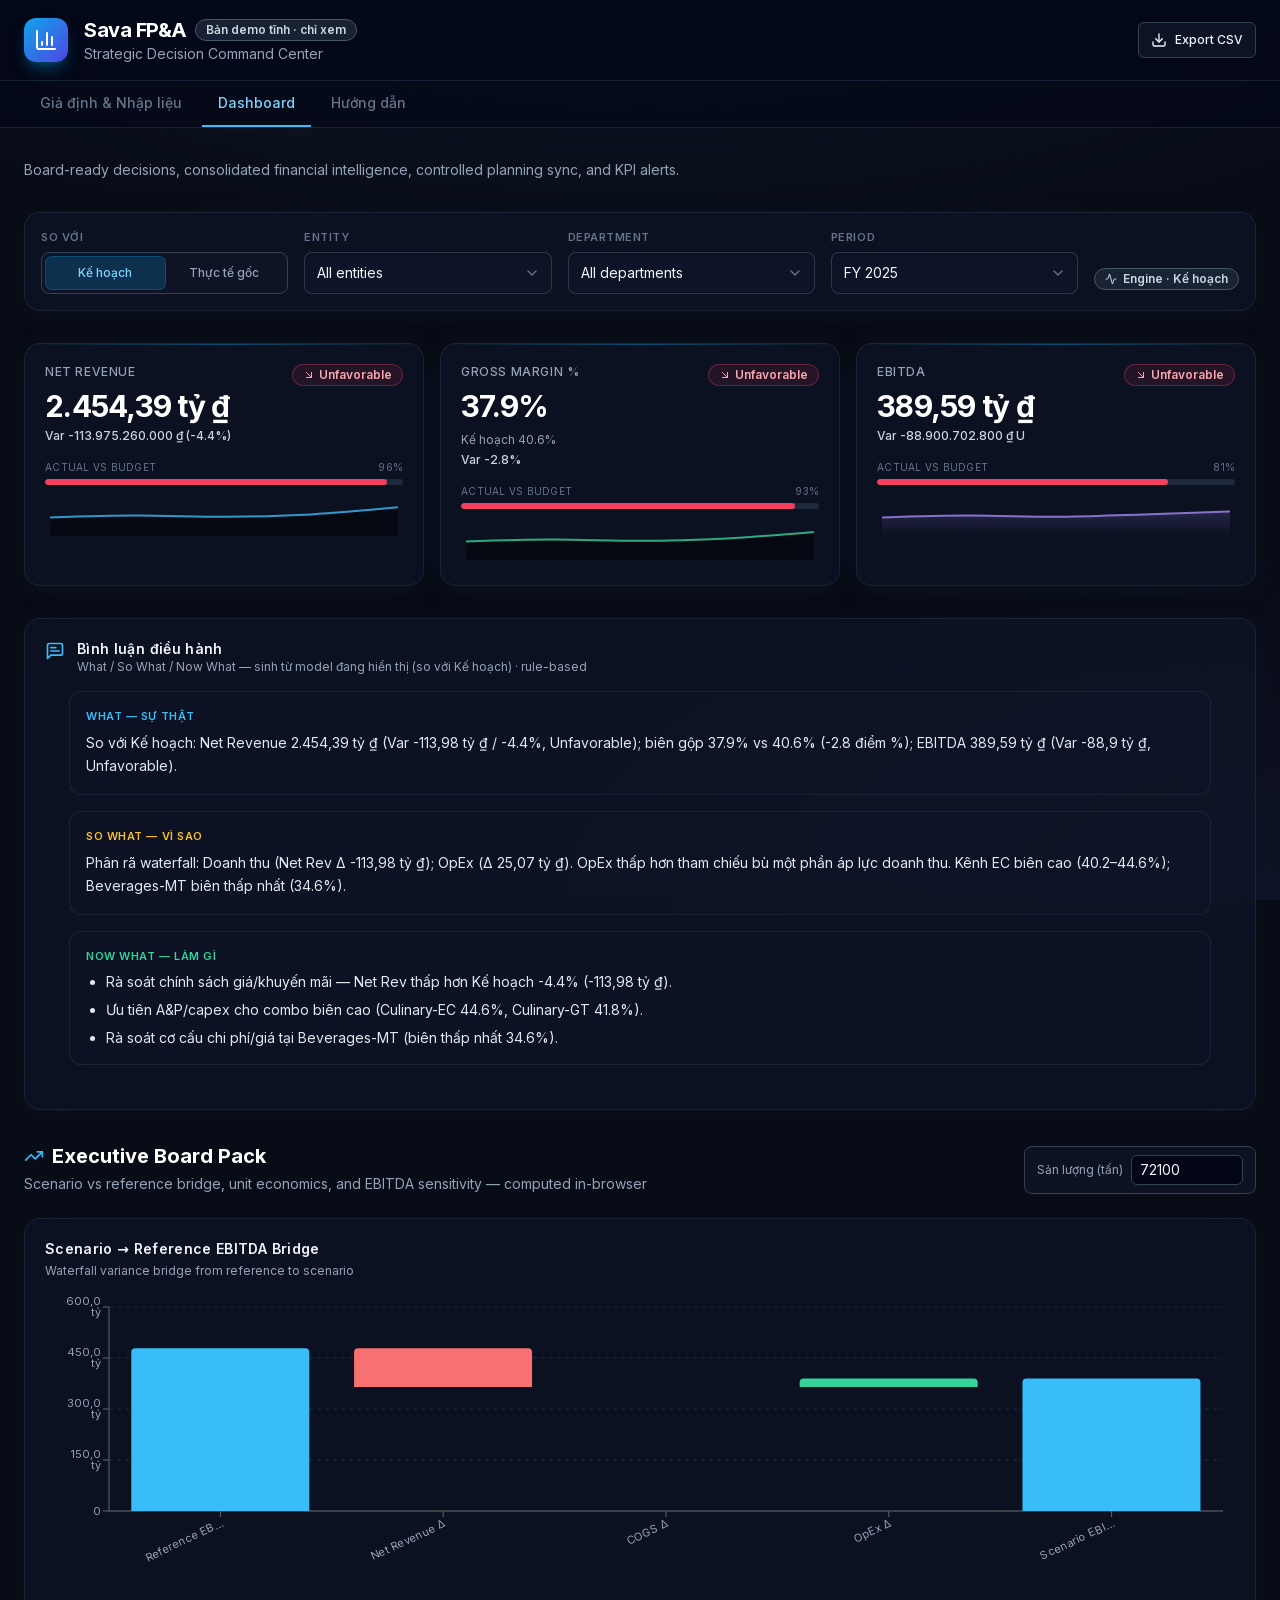
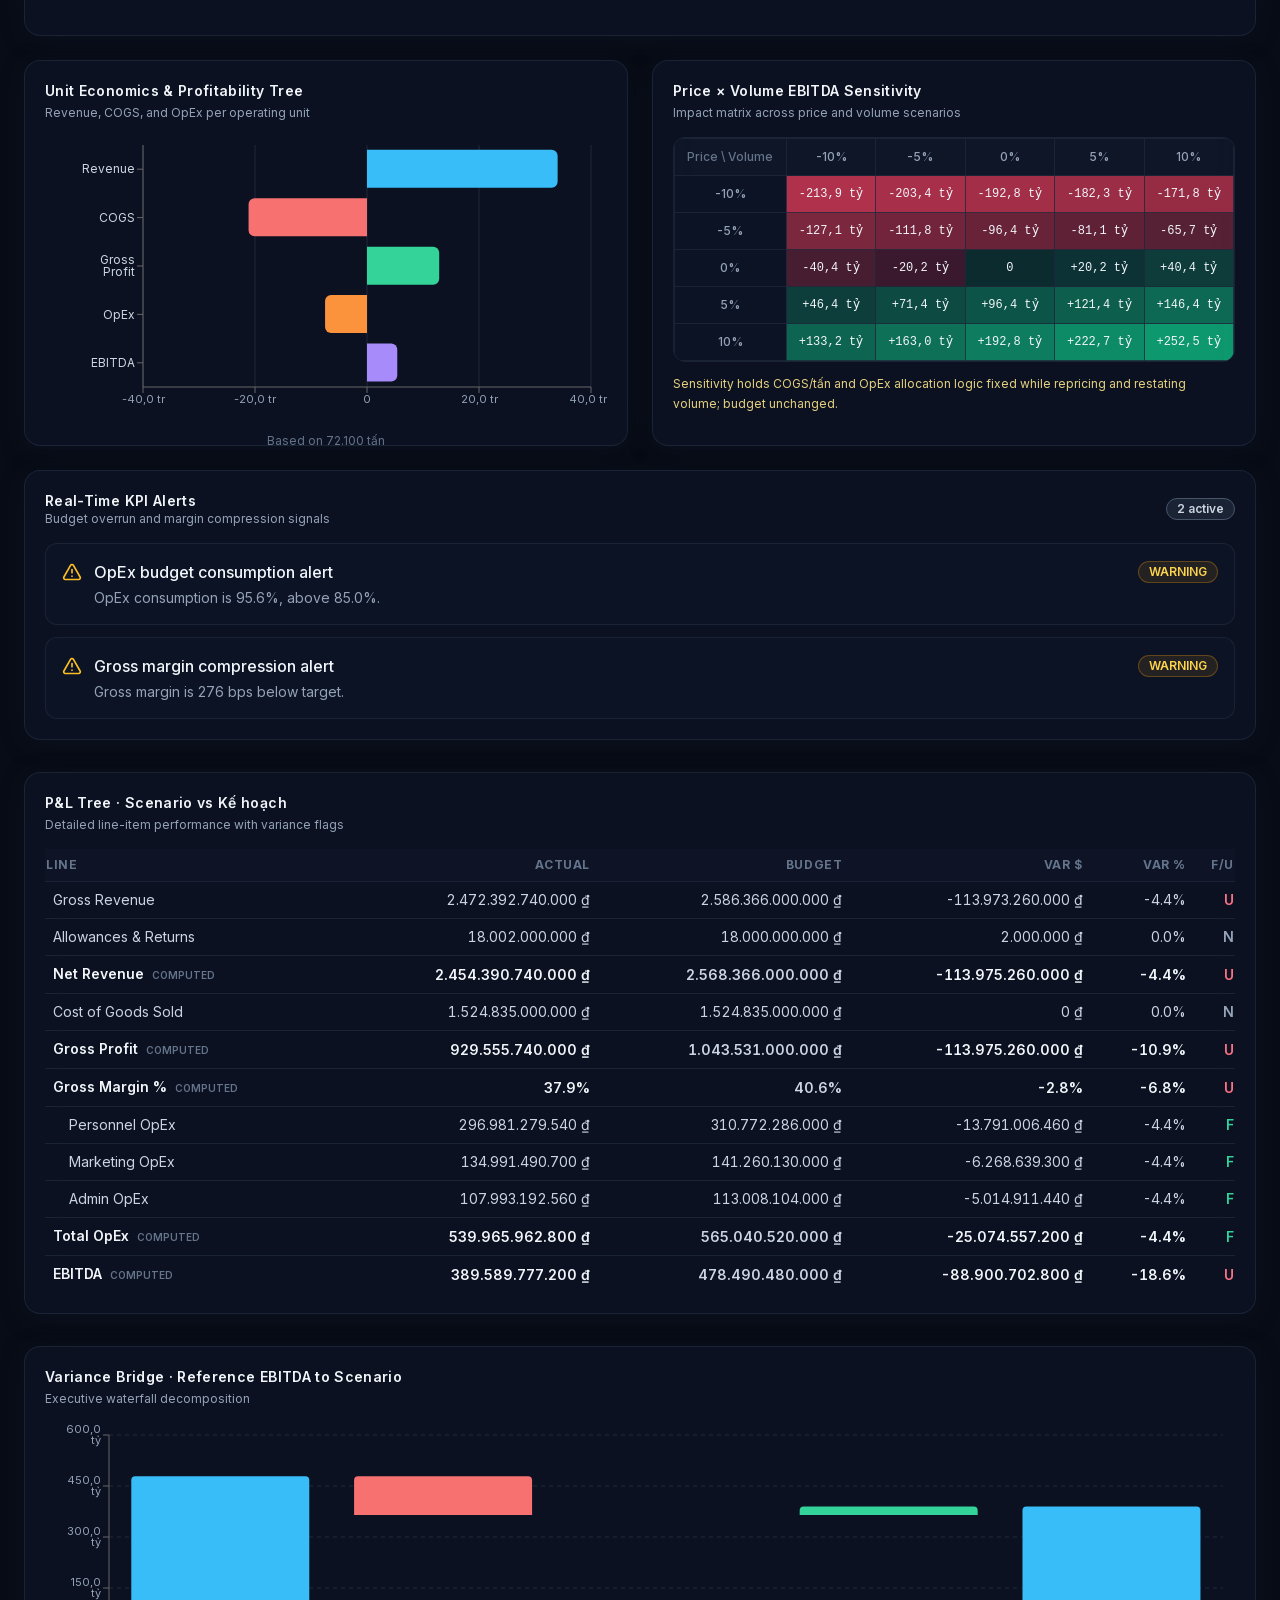
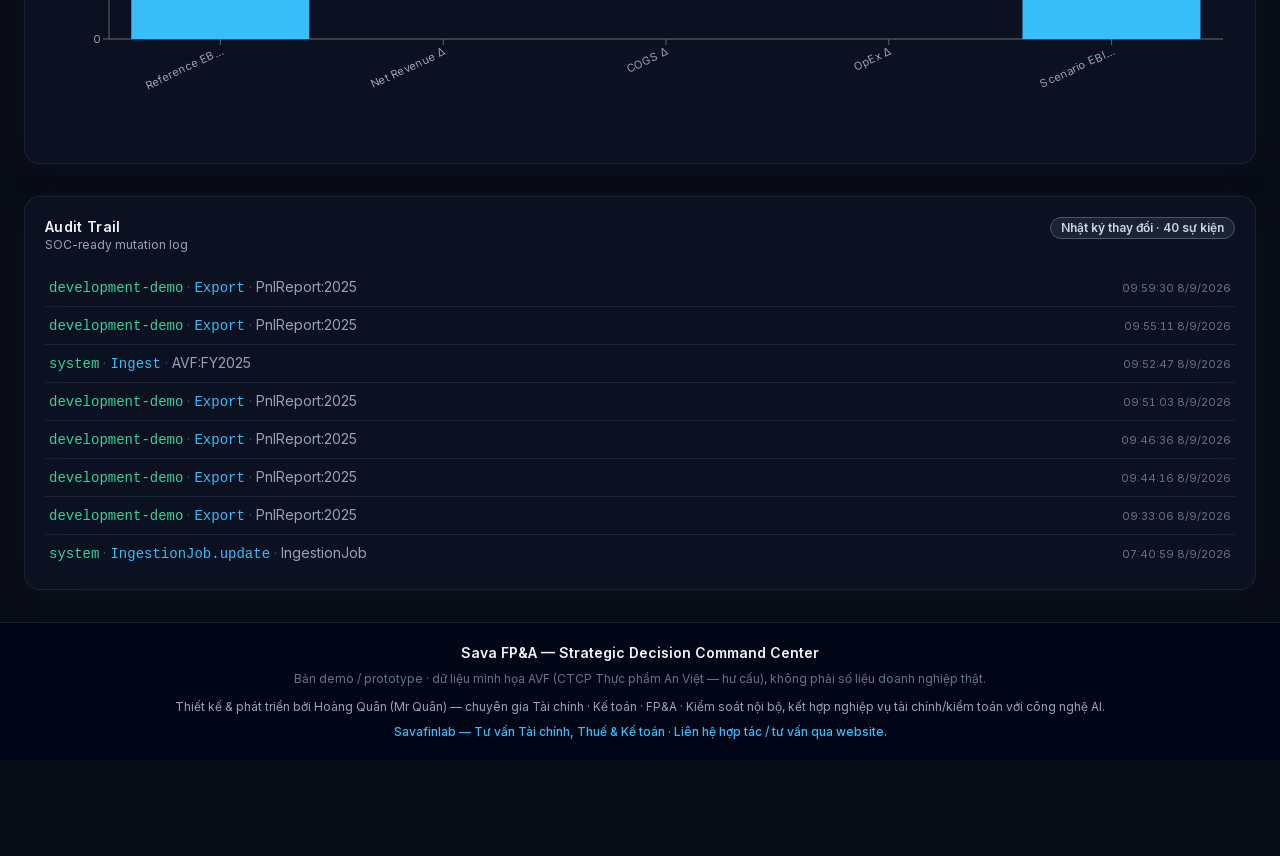
==== commit 3fa2a5af: "Add Huong dan tab: user guide + 6 FP&A teaching scenarios (one-click load) Rebuilt from sava-fpa sou" ====
--- a/index.html
+++ b/index.html
@@ -1,5 +1,4 @@
-<!DOCTYPE html><html lang="vi" class="__variable_75b79f"><head><meta charSet="utf-8"/><meta name="viewport" content="width=device-width, initial-scale=1"/><link rel="stylesheet" href="/_next/static/css/bc6924d7c0607b66.css" data-precedence="next"/><link rel="preload" as="script" fetchPriority="low" href="/_next/static/chunks/webpack-c0313e1fa806ebaf.js"/><script src="/_next/static/chunks/618f8807-ca27674c339ff6ce.js" async=""></script><script src="/_next/static/chunks/364-e97ec7e9db8cbcf4.js" async=""></script><script src="/_next/static/chunks/main-app-1de03d088dd97893.js" async=""></script><script src="/_next/static/chunks/523-5c9eb6e9002025a6.js" async=""></script><script src="/_next/static/chunks/app/page-641f4981dfe6dd4a.js" async=""></script><title>Sava FP&amp;A — Phase 3</title><meta name="description" content="Strategic decision board, consolidation, planning sync, and real-time KPI alerts"/><script src="/_next/static/chunks/polyfills-42372ed130431b0a.js" noModule=""></script><!-- SAVA-BRAND v2 (11/10/2026): favicon + thanh sava-bar. Chèn lại nguyên khối này trước </head> sau mỗi lần build lại từ mã nguồn Next.js. Thanh được gắn SAU khi trang tải xong để không đụng tới quá trình hydrate của React. -->
+<!DOCTYPE html><html lang="vi" class="__variable_75b79f"><head><meta charSet="utf-8"/><meta name="viewport" content="width=device-width, initial-scale=1"/><link rel="stylesheet" href="/_next/static/css/4ae7738ed0876d5e.css" data-precedence="next"/><link rel="preload" as="script" fetchPriority="low" href="/_next/static/chunks/webpack-2df01d3bc5a0a06e.js"/><script src="/_next/static/chunks/fd9d1056-d4a245fa0a02af2b.js" async=""></script><script src="/_next/static/chunks/117-1a7f24b959de2315.js" async=""></script><script src="/_next/static/chunks/main-app-f55cf19e10c21e43.js" async=""></script><script src="/_next/static/chunks/304-83314f1669616e14.js" async=""></script><script src="/_next/static/chunks/app/page-a5d26f7f485f0784.js" async=""></script><title>Sava FP&amp;A — Phase 3</title><meta name="description" content="Strategic decision board, consolidation, planning sync, and real-time KPI alerts"/><script src="/_next/static/chunks/polyfills-42372ed130431b0a.js" noModule=""></script><!-- SAVA-BRAND v2 (11/10/2026): favicon + thanh sava-bar. Chèn lại nguyên khối này trước </head> sau mỗi lần build lại từ mã nguồn Next.js. Thanh được gắn SAU khi trang tải xong để không đụng tới quá trình hydrate của React. -->
 <link rel="icon" href="https://www.savafinlab.com.vn/brand/v2/logo-icon.svg" type="image/svg+xml"/>
 <meta name="theme-color" content="#0B1B3F"/>
-<script>(function(){function m(){if(document.querySelector("sava-bar"))return;var b=document.createElement("sava-bar");b.setAttribute("product","Sava FP&A");document.body.insertBefore(b,document.body.firstChild);var s=document.createElement("script");s.src="https://www.savafinlab.com.vn/brand/v2/sava-bar.js";document.head.appendChild(s);}if(document.readyState==="complete")setTimeout(m,0);else window.addEventListener("load",function(){setTimeout(m,0);});})();</script>
-</head><body class="min-h-screen font-sans"><div class="min-h-screen pb-24"><header class="glass-header"><div class="mx-auto flex max-w-7xl flex-wrap items-center justify-between gap-4 px-6 py-4"><div class="flex items-center gap-4"><div class="flex h-11 w-11 items-center justify-center rounded-xl bg-gradient-to-br from-sky-500 to-indigo-600 shadow-lg shadow-sky-500/30"><svg xmlns="http://www.w3.org/2000/svg" width="24" height="24" viewBox="0 0 24 24" fill="none" stroke="currentColor" stroke-width="2" stroke-linecap="round" stroke-linejoin="round" class="lucide lucide-chart-column h-6 w-6 text-white"><path d="M3 3v16a2 2 0 0 0 2 2h16"></path><path d="M18 17V9"></path><path d="M13 17V5"></path><path d="M8 17v-3"></path></svg></div><div><div class="flex flex-wrap items-center gap-2"><h1 class="text-lg font-bold tracking-tight text-white sm:text-xl">Sava FP&amp;A</h1><div class="inline-flex items-center rounded-full border px-2.5 py-0.5 text-xs font-semibold transition-colors border-slate-600 bg-slate-800/80 text-slate-300">Bản demo tĩnh · chỉ xem</div></div><p class="text-xs text-slate-400 sm:text-sm">Strategic Decision Command Center</p></div></div><button class="inline-flex items-center justify-center gap-2 whitespace-nowrap font-medium transition-all focus-visible:outline-none focus-visible:ring-2 focus-visible:ring-sky-500/40 disabled:pointer-events-none disabled:opacity-50 border border-slate-700 bg-slate-900/80 text-slate-100 hover:border-slate-600 hover:bg-slate-800 h-9 rounded-md px-3 text-xs"><svg xmlns="http://www.w3.org/2000/svg" width="24" height="24" viewBox="0 0 24 24" fill="none" stroke="currentColor" stroke-width="2" stroke-linecap="round" stroke-linejoin="round" class="lucide lucide-download h-4 w-4"><path d="M21 15v4a2 2 0 0 1-2 2H5a2 2 0 0 1-2-2v-4"></path><polyline points="7 10 12 15 17 10"></polyline><line x1="12" x2="12" y1="15" y2="3"></line></svg>Export CSV</button></div></header><div class="border-b border-slate-800/80 bg-slate-950/60"><div class="mx-auto flex max-w-7xl gap-1 px-4 sm:px-6"><button type="button" class="border-b-2 px-4 py-3 text-sm font-medium transition-colors border-transparent text-slate-500 hover:text-slate-300">Giả định &amp; Nhập liệu</button><button type="button" class="border-b-2 px-4 py-3 text-sm font-medium transition-colors border-sky-400 text-sky-300">Dashboard</button></div></div><main class="mx-auto max-w-7xl space-y-8 px-4 py-8 sm:px-6"><section class="space-y-2"><p class="text-sm text-slate-400">Board-ready decisions, consolidated financial intelligence, controlled planning sync, and KPI alerts.</p></section><div class="glass-panel flex flex-wrap items-end gap-4 p-4"><div class="block min-w-[220px] flex-1"><span class="mb-1.5 block text-[11px] font-semibold uppercase tracking-wider text-slate-500">So với</span><div class="flex rounded-lg border border-slate-700 bg-slate-900/60 p-1"><button type="button" class="flex-1 rounded-md px-3 py-2 text-xs font-medium transition-colors bg-sky-500/20 text-sky-300 ring-1 ring-sky-500/40">Kế hoạch</button><button type="button" class="flex-1 rounded-md px-3 py-2 text-xs font-medium transition-colors text-slate-400 hover:text-slate-200">Thực tế gốc</button></div></div><label class="block min-w-[160px] flex-1"><span class="mb-1.5 block text-[11px] font-semibold uppercase tracking-wider text-slate-500">Entity</span><div class="relative"><select class="select-enterprise pr-10"><option value="" selected="">All entities</option><option value="Beverages">Beverages</option><option value="Culinary">Culinary</option><option value="Snacks">Snacks</option></select><svg xmlns="http://www.w3.org/2000/svg" width="24" height="24" viewBox="0 0 24 24" fill="none" stroke="currentColor" stroke-width="2" stroke-linecap="round" stroke-linejoin="round" class="lucide lucide-chevron-down pointer-events-none absolute right-3 top-1/2 h-4 w-4 -translate-y-1/2 text-slate-500"><path d="m6 9 6 6 6-6"></path></svg></div></label><label class="block min-w-[160px] flex-1"><span class="mb-1.5 block text-[11px] font-semibold uppercase tracking-wider text-slate-500">Department</span><div class="relative"><select class="select-enterprise pr-10"><option value="" selected="">All departments</option><option value="EC">EC</option><option value="GT">GT</option><option value="MT">MT</option></select><svg xmlns="http://www.w3.org/2000/svg" width="24" height="24" viewBox="0 0 24 24" fill="none" stroke="currentColor" stroke-width="2" stroke-linecap="round" stroke-linejoin="round" class="lucide lucide-chevron-down pointer-events-none absolute right-3 top-1/2 h-4 w-4 -translate-y-1/2 text-slate-500"><path d="m6 9 6 6 6-6"></path></svg></div></label><label class="block min-w-[160px] flex-1"><span class="mb-1.5 block text-[11px] font-semibold uppercase tracking-wider text-slate-500">Period</span><div class="relative"><select class="select-enterprise pr-10"><option value="2025" selected="">FY 2025</option></select><svg xmlns="http://www.w3.org/2000/svg" width="24" height="24" viewBox="0 0 24 24" fill="none" stroke="currentColor" stroke-width="2" stroke-linecap="round" stroke-linejoin="round" class="lucide lucide-chevron-down pointer-events-none absolute right-3 top-1/2 h-4 w-4 -translate-y-1/2 text-slate-500"><path d="m6 9 6 6 6-6"></path></svg></div></label><div class="ml-auto flex items-end pb-1"><div class="inline-flex items-center rounded-full border px-2.5 py-0.5 text-xs font-semibold transition-colors border-slate-600 bg-slate-800/80 text-slate-300 gap-1.5"><svg xmlns="http://www.w3.org/2000/svg" width="24" height="24" viewBox="0 0 24 24" fill="none" stroke="currentColor" stroke-width="2" stroke-linecap="round" stroke-linejoin="round" class="lucide lucide-activity h-3 w-3"><path d="M22 12h-2.48a2 2 0 0 0-1.93 1.46l-2.35 8.36a.25.25 0 0 1-.48 0L9.24 2.18a.25.25 0 0 0-.48 0l-2.35 8.36A2 2 0 0 1 4.49 12H2"></path></svg>Engine · <!-- -->Kế hoạch</div></div></div><section class="grid gap-4 md:grid-cols-2 xl:grid-cols-3"><div class="glass-panel transition-shadow hover:shadow-glow/30 relative overflow-hidden p-5"><div class="absolute inset-x-0 top-0 h-px bg-gradient-to-r from-transparent via-sky-500/40 to-transparent"></div><div class="flex items-start justify-between gap-3"><div><p class="text-xs font-medium uppercase tracking-wider text-slate-400">Net Revenue</p><p class="mt-2 text-3xl font-bold tracking-tight text-white">2.454,39 tỷ ₫</p></div><div class="inline-flex items-center rounded-full border px-2.5 py-0.5 text-xs font-semibold transition-colors border-rose-500/30 bg-rose-500/10 text-rose-300 gap-1"><svg xmlns="http://www.w3.org/2000/svg" width="24" height="24" viewBox="0 0 24 24" fill="none" stroke="currentColor" stroke-width="2" stroke-linecap="round" stroke-linejoin="round" class="lucide lucide-arrow-down-right h-3 w-3"><path d="m7 7 10 10"></path><path d="M17 7v10H7"></path></svg> Unfavorable</div></div><p class="mt-1 text-xs font-medium text-slate-300">Var -113.975.260.000 ₫ (-4.4%)</p><div class="mt-4"><div class="mb-1 flex justify-between text-[10px] uppercase tracking-wide text-slate-500"><span>Actual vs Budget</span><span>96<!-- -->%</span></div><div class="h-1.5 overflow-hidden rounded-full bg-slate-800"><div class="h-full rounded-full transition-all bg-rose-500" style="width:95.56234352892072%"></div></div></div><div class="metric-sparkline mt-4"><div class="recharts-responsive-container" style="width:100%;height:100%;min-width:0"></div></div></div><div class="glass-panel transition-shadow hover:shadow-glow/30 relative overflow-hidden p-5"><div class="absolute inset-x-0 top-0 h-px bg-gradient-to-r from-transparent via-sky-500/40 to-transparent"></div><div class="flex items-start justify-between gap-3"><div><p class="text-xs font-medium uppercase tracking-wider text-slate-400">Gross Margin %</p><p class="mt-2 text-3xl font-bold tracking-tight text-white">37.9%</p></div><div class="inline-flex items-center rounded-full border px-2.5 py-0.5 text-xs font-semibold transition-colors border-rose-500/30 bg-rose-500/10 text-rose-300 gap-1"><svg xmlns="http://www.w3.org/2000/svg" width="24" height="24" viewBox="0 0 24 24" fill="none" stroke="currentColor" stroke-width="2" stroke-linecap="round" stroke-linejoin="round" class="lucide lucide-arrow-down-right h-3 w-3"><path d="m7 7 10 10"></path><path d="M17 7v10H7"></path></svg> Unfavorable</div></div><p class="mt-2 text-xs text-slate-400">Kế hoạch 40.6%</p><p class="mt-1 text-xs font-medium text-slate-300">Var -2.8%</p><div class="mt-4"><div class="mb-1 flex justify-between text-[10px] uppercase tracking-wide text-slate-500"><span>Actual vs Budget</span><span>93<!-- -->%</span></div><div class="h-1.5 overflow-hidden rounded-full bg-slate-800"><div class="h-full rounded-full transition-all bg-rose-500" style="width:93.21446047384408%"></div></div></div><div class="metric-sparkline mt-4"><div class="recharts-responsive-container" style="width:100%;height:100%;min-width:0"></div></div></div><div class="glass-panel transition-shadow hover:shadow-glow/30 relative overflow-hidden p-5"><div class="absolute inset-x-0 top-0 h-px bg-gradient-to-r from-transparent via-sky-500/40 to-transparent"></div><div class="flex items-start justify-between gap-3"><div><p class="text-xs font-medium uppercase tracking-wider text-slate-400">EBITDA</p><p class="mt-2 text-3xl font-bold tracking-tight text-white">389,59 tỷ ₫</p></div><div class="inline-flex items-center rounded-full border px-2.5 py-0.5 text-xs font-semibold transition-colors border-rose-500/30 bg-rose-500/10 text-rose-300 gap-1"><svg xmlns="http://www.w3.org/2000/svg" width="24" height="24" viewBox="0 0 24 24" fill="none" stroke="currentColor" stroke-width="2" stroke-linecap="round" stroke-linejoin="round" class="lucide lucide-arrow-down-right h-3 w-3"><path d="m7 7 10 10"></path><path d="M17 7v10H7"></path></svg> Unfavorable</div></div><p class="mt-1 text-xs font-medium text-slate-300">Var -88.900.702.800 ₫ U</p><div class="mt-4"><div class="mb-1 flex justify-between text-[10px] uppercase tracking-wide text-slate-500"><span>Actual vs Budget</span><span>81<!-- -->%</span></div><div class="h-1.5 overflow-hidden rounded-full bg-slate-800"><div class="h-full rounded-full transition-all bg-rose-500" style="width:81.42059110559521%"></div></div></div><div class="metric-sparkline mt-4"><div class="recharts-responsive-container" style="width:100%;height:100%;min-width:0"></div></div></div></section><div class="glass-panel p-5 transition-shadow hover:shadow-glow/30"><div class="mb-4 flex flex-col gap-1"><div class="flex flex-wrap items-start justify-between gap-3"><div class="flex items-start gap-3"><svg xmlns="http://www.w3.org/2000/svg" width="24" height="24" viewBox="0 0 24 24" fill="none" stroke="currentColor" stroke-width="2" stroke-linecap="round" stroke-linejoin="round" class="lucide lucide-message-square-text mt-0.5 h-5 w-5 shrink-0 text-sky-400"><path d="M21 15a2 2 0 0 1-2 2H7l-4 4V5a2 2 0 0 1 2-2h14a2 2 0 0 1 2 2z"></path><path d="M13 8H7"></path><path d="M17 12H7"></path></svg><div><h2 class="text-sm font-semibold tracking-wide text-slate-100">Bình luận điều hành</h2><p class="text-xs text-slate-400">What / So What / Now What — sinh từ model đang hiển thị (so với <!-- -->Kế hoạch<!-- -->)<!-- --> · rule-based</p></div></div></div></div><div class="space-y-4 px-6 pb-6"><section class="rounded-xl border border-slate-800/80 bg-slate-900/40 p-4"><h3 class="text-[11px] font-semibold uppercase tracking-wider text-sky-400">What — Sự thật</h3><p class="mt-2 text-sm leading-relaxed text-slate-200">So với Kế hoạch: Net Revenue 2.454,39 tỷ ₫ (Var -113,98 tỷ ₫ / -4.4%, Unfavorable); biên gộp 37.9% vs 40.6% (-2.8 điểm %); EBITDA 389,59 tỷ ₫ (Var -88,9 tỷ ₫, Unfavorable).</p></section><section class="rounded-xl border border-slate-800/80 bg-slate-900/40 p-4"><h3 class="text-[11px] font-semibold uppercase tracking-wider text-amber-400">So What — Vì sao</h3><p class="mt-2 text-sm leading-relaxed text-slate-200">Phân rã waterfall: Doanh thu (Net Rev Δ -113,98 tỷ ₫); OpEx (Δ 25,07 tỷ ₫). OpEx thấp hơn tham chiếu bù một phần áp lực doanh thu. Kênh EC biên cao (40.2–44.6%); Beverages-MT biên thấp nhất (34.6%).</p></section><section class="rounded-xl border border-slate-800/80 bg-slate-900/40 p-4"><h3 class="text-[11px] font-semibold uppercase tracking-wider text-emerald-400">Now What — Làm gì</h3><ul class="mt-2 list-disc space-y-2 pl-5 text-sm text-slate-200"><li>Rà soát chính sách giá/khuyến mãi — Net Rev thấp hơn Kế hoạch -4.4% (-113,98 tỷ ₫).</li><li>Ưu tiên A&amp;P/capex cho combo biên cao (Culinary-EC 44.6%, Culinary-GT 41.8%).</li><li>Rà soát cơ cấu chi phí/giá tại Beverages-MT (biên thấp nhất 34.6%).</li></ul></section></div></div><section class="space-y-6"><div class="flex flex-wrap items-end justify-between gap-4"><div><div class="flex items-center gap-2"><svg xmlns="http://www.w3.org/2000/svg" width="24" height="24" viewBox="0 0 24 24" fill="none" stroke="currentColor" stroke-width="2" stroke-linecap="round" stroke-linejoin="round" class="lucide lucide-trending-up h-5 w-5 text-sky-400"><polyline points="22 7 13.5 15.5 8.5 10.5 2 17"></polyline><polyline points="16 7 22 7 22 13"></polyline></svg><h2 class="text-xl font-bold text-white">Executive Board Pack</h2></div><p class="mt-1 text-sm text-slate-400">Scenario vs reference bridge, unit economics, and EBITDA sensitivity — computed in-browser</p></div><div class="flex flex-wrap items-center gap-2"><label class="flex items-center gap-2 rounded-lg border border-slate-700 bg-slate-900/60 px-3 py-2 text-xs text-slate-400">Sản lượng (tấn)<input type="number" min="1" class="w-28 rounded-md border border-slate-700 bg-slate-950 px-2 py-1 text-sm text-slate-100" value="72100"/></label></div></div><div class="glass-panel p-5 transition-shadow hover:shadow-glow/30"><div class="mb-4 flex flex-col gap-1"><h2 class="text-sm font-semibold tracking-wide text-slate-100">Scenario → Reference EBITDA Bridge</h2><p class="text-xs text-slate-400">Waterfall variance bridge from reference to scenario</p></div><div class="h-80 w-full"><div class="recharts-responsive-container" style="width:100%;height:100%;min-width:0"></div></div></div><div class="grid gap-6 xl:grid-cols-2"><div class="glass-panel p-5 transition-shadow hover:shadow-glow/30"><div class="mb-4 flex flex-col gap-1"><h2 class="text-sm font-semibold tracking-wide text-slate-100">Unit Economics &amp; Profitability Tree</h2><p class="text-xs text-slate-400">Revenue, COGS, and OpEx per operating unit</p></div><div class="h-72 w-full"><div class="recharts-responsive-container" style="width:100%;height:100%;min-width:0"></div><p class="mt-2 text-center text-xs text-slate-500">Based on <!-- -->72.100<!-- --> tấn</p></div></div><div class="glass-panel p-5 transition-shadow hover:shadow-glow/30"><div class="mb-4 flex flex-col gap-1"><h2 class="text-sm font-semibold tracking-wide text-slate-100">Price × Volume EBITDA Sensitivity</h2><p class="text-xs text-slate-400">Impact matrix across price and volume scenarios</p></div><div><div class="overflow-x-auto rounded-xl border border-slate-800/80"><table class="w-full min-w-[420px] border-collapse text-center text-xs"><thead><tr class="bg-slate-900/80"><th class="border border-slate-800/80 p-2.5 font-medium text-slate-500">Price \ Volume</th><th class="border border-slate-800/80 p-2.5 font-medium text-slate-400">-10<!-- -->%</th><th class="border border-slate-800/80 p-2.5 font-medium text-slate-400">-5<!-- -->%</th><th class="border border-slate-800/80 p-2.5 font-medium text-slate-400">0<!-- -->%</th><th class="border border-slate-800/80 p-2.5 font-medium text-slate-400">5<!-- -->%</th><th class="border border-slate-800/80 p-2.5 font-medium text-slate-400">10<!-- -->%</th></tr></thead><tbody><tr><td class="border border-slate-800/80 bg-slate-900/50 p-2.5 font-medium text-slate-400">-10<!-- -->%</td><td class="border border-slate-800/80 p-2.5 font-mono text-slate-100 transition-transform hover:scale-105" style="background-color:rgba(244, 63, 94, 0.7007104342738284)" title="-213,93 tỷ ₫">-213,9 tỷ</td><td class="border border-slate-800/80 p-2.5 font-mono text-slate-100 transition-transform hover:scale-105" style="background-color:rgba(244, 63, 94, 0.6735791314523398)" title="-203,39 tỷ ₫">-203,4 tỷ</td><td class="border border-slate-800/80 p-2.5 font-mono text-slate-100 transition-transform hover:scale-105" style="background-color:rgba(244, 63, 94, 0.64644782863085)" title="-192,85 tỷ ₫">-192,8 tỷ</td><td class="border border-slate-800/80 p-2.5 font-mono text-slate-100 transition-transform hover:scale-105" style="background-color:rgba(244, 63, 94, 0.6193165258093601)" title="-182,31 tỷ ₫">-182,3 tỷ</td><td class="border border-slate-800/80 p-2.5 font-mono text-slate-100 transition-transform hover:scale-105" style="background-color:rgba(244, 63, 94, 0.5921852229878705)" title="-171,77 tỷ ₫">-171,8 tỷ</td></tr><tr><td class="border border-slate-800/80 bg-slate-900/50 p-2.5 font-medium text-slate-400">-5<!-- -->%</td><td class="border border-slate-800/80 p-2.5 font-mono text-slate-100 transition-transform hover:scale-105" style="background-color:rgba(244, 63, 94, 0.47730891138994636)" title="-127,14 tỷ ₫">-127,1 tỷ</td><td class="border border-slate-800/80 p-2.5 font-mono text-slate-100 transition-transform hover:scale-105" style="background-color:rgba(244, 63, 94, 0.4377664128526868)" title="-111,78 tỷ ₫">-111,8 tỷ</td><td class="border border-slate-800/80 p-2.5 font-mono text-slate-100 transition-transform hover:scale-105" style="background-color:rgba(244, 63, 94, 0.39822391431542487)" title="-96,42 tỷ ₫">-96,4 tỷ</td><td class="border border-slate-800/80 p-2.5 font-mono text-slate-100 transition-transform hover:scale-105" style="background-color:rgba(244, 63, 94, 0.35868141577816354)" title="-81,06 tỷ ₫">-81,1 tỷ</td><td class="border border-slate-800/80 p-2.5 font-mono text-slate-100 transition-transform hover:scale-105" style="background-color:rgba(244, 63, 94, 0.3191389172409044)" title="-65,7 tỷ ₫">-65,7 tỷ</td></tr><tr><td class="border border-slate-800/80 bg-slate-900/50 p-2.5 font-medium text-slate-400">0<!-- -->%</td><td class="border border-slate-800/80 p-2.5 font-mono text-slate-100 transition-transform hover:scale-105" style="background-color:rgba(244, 63, 94, 0.25390738850606304)" title="-40,36 tỷ ₫">-40,4 tỷ</td><td class="border border-slate-800/80 p-2.5 font-mono text-slate-100 transition-transform hover:scale-105" style="background-color:rgba(244, 63, 94, 0.20195369425303292)" title="-20,18 tỷ ₫">-20,2 tỷ</td><td class="border border-slate-800/80 p-2.5 font-mono text-slate-100 transition-transform hover:scale-105" style="background-color:rgba(16, 185, 129, 0.15)" title="0 ₫">0</td><td class="border border-slate-800/80 p-2.5 font-mono text-slate-100 transition-transform hover:scale-105" style="background-color:rgba(16, 185, 129, 0.2019536942530339)" title="20,18 tỷ ₫">+20,2 tỷ</td><td class="border border-slate-800/80 p-2.5 font-mono text-slate-100 transition-transform hover:scale-105" style="background-color:rgba(16, 185, 129, 0.2539073885060646)" title="40,36 tỷ ₫">+40,4 tỷ</td></tr><tr><td class="border border-slate-800/80 bg-slate-900/50 p-2.5 font-medium text-slate-400">5<!-- -->%</td><td class="border border-slate-800/80 p-2.5 font-mono text-slate-100 transition-transform hover:scale-105" style="background-color:rgba(16, 185, 129, 0.26949413437781966)" title="46,42 tỷ ₫">+46,4 tỷ</td><td class="border border-slate-800/80 p-2.5 font-mono text-slate-100 transition-transform hover:scale-105" style="background-color:rgba(16, 185, 129, 0.33385902434662224)" title="71,42 tỷ ₫">+71,4 tỷ</td><td class="border border-slate-800/80 p-2.5 font-mono text-slate-100 transition-transform hover:scale-105" style="background-color:rgba(16, 185, 129, 0.3982239143154265)" title="96,42 tỷ ₫">+96,4 tỷ</td><td class="border border-slate-800/80 p-2.5 font-mono text-slate-100 transition-transform hover:scale-105" style="background-color:rgba(16, 185, 129, 0.4625888042842291)" title="121,43 tỷ ₫">+121,4 tỷ</td><td class="border border-slate-800/80 p-2.5 font-mono text-slate-100 transition-transform hover:scale-105" style="background-color:rgba(16, 185, 129, 0.5269536942530336)" title="146,43 tỷ ₫">+146,4 tỷ</td></tr><tr><td class="border border-slate-800/80 bg-slate-900/50 p-2.5 font-medium text-slate-400">10<!-- -->%</td><td class="border border-slate-800/80 p-2.5 font-mono text-slate-100 transition-transform hover:scale-105" style="background-color:rgba(16, 185, 129, 0.49289565726170215)" title="133,2 tỷ ₫">+133,2 tỷ</td><td class="border border-slate-800/80 p-2.5 font-mono text-slate-100 transition-transform hover:scale-105" style="background-color:rgba(16, 185, 129, 0.5696717429462747)" title="163,02 tỷ ₫">+163,0 tỷ</td><td class="border border-slate-800/80 p-2.5 font-mono text-slate-100 transition-transform hover:scale-105" style="background-color:rgba(16, 185, 129, 0.6464478286308504)" title="192,85 tỷ ₫">+192,8 tỷ</td><td class="border border-slate-800/80 p-2.5 font-mono text-slate-100 transition-transform hover:scale-105" style="background-color:rgba(16, 185, 129, 0.7232239143154264)" title="222,67 tỷ ₫">+222,7 tỷ</td><td class="border border-slate-800/80 p-2.5 font-mono text-slate-100 transition-transform hover:scale-105" style="background-color:rgba(16, 185, 129, 0.8)" title="252,49 tỷ ₫">+252,5 tỷ</td></tr></tbody></table></div><p class="mt-3 text-xs leading-relaxed text-amber-200/90">Sensitivity holds COGS/tấn and OpEx allocation logic fixed while repricing and restating volume; budget unchanged.</p></div></div></div><div class="glass-panel p-5 transition-shadow hover:shadow-glow/30"><div class="mb-4 flex flex-col gap-1"><div class="flex items-center justify-between gap-3"><div><h2 class="text-sm font-semibold tracking-wide text-slate-100">Real-Time KPI Alerts</h2><p class="text-xs text-slate-400">Budget overrun and margin compression signals</p></div><div class="inline-flex items-center rounded-full border px-2.5 py-0.5 text-xs font-semibold transition-colors border-slate-600 bg-slate-800/80 text-slate-300">2<!-- --> active</div></div></div><div class="space-y-3"><div class="flex gap-3 rounded-xl border border-slate-800/80 bg-slate-900/50 p-4 transition-colors hover:border-slate-700"><svg xmlns="http://www.w3.org/2000/svg" width="24" height="24" viewBox="0 0 24 24" fill="none" stroke="currentColor" stroke-width="2" stroke-linecap="round" stroke-linejoin="round" class="lucide lucide-triangle-alert mt-0.5 h-5 w-5 shrink-0 text-amber-400"><path d="m21.73 18-8-14a2 2 0 0 0-3.48 0l-8 14A2 2 0 0 0 4 21h16a2 2 0 0 0 1.73-3"></path><path d="M12 9v4"></path><path d="M12 17h.01"></path></svg><div class="min-w-0 flex-1"><div class="flex flex-wrap items-center justify-between gap-2"><p class="font-medium text-slate-100">OpEx budget consumption alert</p><div class="inline-flex items-center rounded-full border px-2.5 py-0.5 text-xs font-semibold transition-colors border-amber-500/30 bg-amber-500/10 text-amber-300">WARNING</div></div><p class="mt-1 text-sm text-slate-400">OpEx consumption is 95.6%, above 85.0%.</p></div></div><div class="flex gap-3 rounded-xl border border-slate-800/80 bg-slate-900/50 p-4 transition-colors hover:border-slate-700"><svg xmlns="http://www.w3.org/2000/svg" width="24" height="24" viewBox="0 0 24 24" fill="none" stroke="currentColor" stroke-width="2" stroke-linecap="round" stroke-linejoin="round" class="lucide lucide-triangle-alert mt-0.5 h-5 w-5 shrink-0 text-amber-400"><path d="m21.73 18-8-14a2 2 0 0 0-3.48 0l-8 14A2 2 0 0 0 4 21h16a2 2 0 0 0 1.73-3"></path><path d="M12 9v4"></path><path d="M12 17h.01"></path></svg><div class="min-w-0 flex-1"><div class="flex flex-wrap items-center justify-between gap-2"><p class="font-medium text-slate-100">Gross margin compression alert</p><div class="inline-flex items-center rounded-full border px-2.5 py-0.5 text-xs font-semibold transition-colors border-amber-500/30 bg-amber-500/10 text-amber-300">WARNING</div></div><p class="mt-1 text-sm text-slate-400">Gross margin is 276 bps below target.</p></div></div></div></div></section><div class="glass-panel p-5 transition-shadow hover:shadow-glow/30"><div class="mb-4 flex flex-col gap-1"><h2 class="text-sm font-semibold tracking-wide text-slate-100">P&amp;L Tree · Scenario vs <!-- -->Kế hoạch</h2><p class="text-xs text-slate-400">Detailed line-item performance with variance flags</p></div><div class="overflow-x-auto"><div class="overflow-x-auto"><table class="w-full text-left text-sm"><thead class="bg-slate-900/60 text-xs uppercase tracking-wider text-slate-500"><tr><th class="py-2 pr-3">Line</th><th class="py-2 pr-3 text-right">Actual</th><th class="py-2 pr-3 text-right">Budget</th><th class="py-2 pr-3 text-right">Var $</th><th class="py-2 pr-3 text-right">Var %</th><th class="py-2 text-right">F/U</th></tr></thead><tbody><tr class="border-t border-slate-800/80 transition-colors hover:bg-slate-900/40 text-slate-300"><td class="py-2 pr-3" style="padding-left:8px">Gross Revenue</td><td class="py-2 pr-3 text-right tabular-nums">2.472.392.740.000 ₫</td><td class="py-2 pr-3 text-right tabular-nums text-slate-300">2.586.366.000.000 ₫</td><td class="py-2 pr-3 text-right tabular-nums">-113.973.260.000 ₫</td><td class="py-2 pr-3 text-right tabular-nums">-4.4%</td><td class="py-2 text-right font-semibold text-rose-400">U</td></tr><tr class="border-t border-slate-800/80 transition-colors hover:bg-slate-900/40 text-slate-300"><td class="py-2 pr-3" style="padding-left:8px">Allowances &amp; Returns</td><td class="py-2 pr-3 text-right tabular-nums">18.002.000.000 ₫</td><td class="py-2 pr-3 text-right tabular-nums text-slate-300">18.000.000.000 ₫</td><td class="py-2 pr-3 text-right tabular-nums">2.000.000 ₫</td><td class="py-2 pr-3 text-right tabular-nums">0.0%</td><td class="py-2 text-right font-semibold text-slate-400">N</td></tr><tr class="border-t border-slate-800/80 transition-colors hover:bg-slate-900/40 font-semibold text-slate-100"><td class="py-2 pr-3" style="padding-left:8px">Net Revenue<span class="ml-2 text-[10px] uppercase text-slate-500">computed</span></td><td class="py-2 pr-3 text-right tabular-nums">2.454.390.740.000 ₫</td><td class="py-2 pr-3 text-right tabular-nums text-slate-300">2.568.366.000.000 ₫</td><td class="py-2 pr-3 text-right tabular-nums">-113.975.260.000 ₫</td><td class="py-2 pr-3 text-right tabular-nums">-4.4%</td><td class="py-2 text-right font-semibold text-rose-400">U</td></tr><tr class="border-t border-slate-800/80 transition-colors hover:bg-slate-900/40 text-slate-300"><td class="py-2 pr-3" style="padding-left:8px">Cost of Goods Sold</td><td class="py-2 pr-3 text-right tabular-nums">1.524.835.000.000 ₫</td><td class="py-2 pr-3 text-right tabular-nums text-slate-300">1.524.835.000.000 ₫</td><td class="py-2 pr-3 text-right tabular-nums">0 ₫</td><td class="py-2 pr-3 text-right tabular-nums">0.0%</td><td class="py-2 text-right font-semibold text-slate-400">N</td></tr><tr class="border-t border-slate-800/80 transition-colors hover:bg-slate-900/40 font-semibold text-slate-100"><td class="py-2 pr-3" style="padding-left:8px">Gross Profit<span class="ml-2 text-[10px] uppercase text-slate-500">computed</span></td><td class="py-2 pr-3 text-right tabular-nums">929.555.740.000 ₫</td><td class="py-2 pr-3 text-right tabular-nums text-slate-300">1.043.531.000.000 ₫</td><td class="py-2 pr-3 text-right tabular-nums">-113.975.260.000 ₫</td><td class="py-2 pr-3 text-right tabular-nums">-10.9%</td><td class="py-2 text-right font-semibold text-rose-400">U</td></tr><tr class="border-t border-slate-800/80 transition-colors hover:bg-slate-900/40 font-semibold text-slate-100"><td class="py-2 pr-3" style="padding-left:8px">Gross Margin %<span class="ml-2 text-[10px] uppercase text-slate-500">computed</span></td><td class="py-2 pr-3 text-right tabular-nums">37.9%</td><td class="py-2 pr-3 text-right tabular-nums text-slate-300">40.6%</td><td class="py-2 pr-3 text-right tabular-nums">-2.8%</td><td class="py-2 pr-3 text-right tabular-nums">-6.8%</td><td class="py-2 text-right font-semibold text-rose-400">U</td></tr><tr class="border-t border-slate-800/80 transition-colors hover:bg-slate-900/40 text-slate-300"><td class="py-2 pr-3" style="padding-left:24px">Personnel OpEx</td><td class="py-2 pr-3 text-right tabular-nums">296.981.279.540 ₫</td><td class="py-2 pr-3 text-right tabular-nums text-slate-300">310.772.286.000 ₫</td><td class="py-2 pr-3 text-right tabular-nums">-13.791.006.460 ₫</td><td class="py-2 pr-3 text-right tabular-nums">-4.4%</td><td class="py-2 text-right font-semibold text-emerald-400">F</td></tr><tr class="border-t border-slate-800/80 transition-colors hover:bg-slate-900/40 text-slate-300"><td class="py-2 pr-3" style="padding-left:24px">Marketing OpEx</td><td class="py-2 pr-3 text-right tabular-nums">134.991.490.700 ₫</td><td class="py-2 pr-3 text-right tabular-nums text-slate-300">141.260.130.000 ₫</td><td class="py-2 pr-3 text-right tabular-nums">-6.268.639.300 ₫</td><td class="py-2 pr-3 text-right tabular-nums">-4.4%</td><td class="py-2 text-right font-semibold text-emerald-400">F</td></tr><tr class="border-t border-slate-800/80 transition-colors hover:bg-slate-900/40 text-slate-300"><td class="py-2 pr-3" style="padding-left:24px">Admin OpEx</td><td class="py-2 pr-3 text-right tabular-nums">107.993.192.560 ₫</td><td class="py-2 pr-3 text-right tabular-nums text-slate-300">113.008.104.000 ₫</td><td class="py-2 pr-3 text-right tabular-nums">-5.014.911.440 ₫</td><td class="py-2 pr-3 text-right tabular-nums">-4.4%</td><td class="py-2 text-right font-semibold text-emerald-400">F</td></tr><tr class="border-t border-slate-800/80 transition-colors hover:bg-slate-900/40 font-semibold text-slate-100"><td class="py-2 pr-3" style="padding-left:8px">Total OpEx<span class="ml-2 text-[10px] uppercase text-slate-500">computed</span></td><td class="py-2 pr-3 text-right tabular-nums">539.965.962.800 ₫</td><td class="py-2 pr-3 text-right tabular-nums text-slate-300">565.040.520.000 ₫</td><td class="py-2 pr-3 text-right tabular-nums">-25.074.557.200 ₫</td><td class="py-2 pr-3 text-right tabular-nums">-4.4%</td><td class="py-2 text-right font-semibold text-emerald-400">F</td></tr><tr class="border-t border-slate-800/80 transition-colors hover:bg-slate-900/40 font-semibold text-slate-100"><td class="py-2 pr-3" style="padding-left:8px">EBITDA<span class="ml-2 text-[10px] uppercase text-slate-500">computed</span></td><td class="py-2 pr-3 text-right tabular-nums">389.589.777.200 ₫</td><td class="py-2 pr-3 text-right tabular-nums text-slate-300">478.490.480.000 ₫</td><td class="py-2 pr-3 text-right tabular-nums">-88.900.702.800 ₫</td><td class="py-2 pr-3 text-right tabular-nums">-18.6%</td><td class="py-2 text-right font-semibold text-rose-400">U</td></tr></tbody></table></div></div></div><div class="glass-panel p-5 transition-shadow hover:shadow-glow/30"><div class="mb-4 flex flex-col gap-1"><h2 class="text-sm font-semibold tracking-wide text-slate-100">Variance Bridge · Reference EBITDA to Scenario</h2><p class="text-xs text-slate-400">Executive waterfall decomposition</p></div><div class="h-80 w-full"><div class="recharts-responsive-container" style="width:100%;height:100%;min-width:0"></div></div></div><div class="glass-panel p-5 transition-shadow hover:shadow-glow/30"><div class="mb-4 flex flex-col gap-1"><div class="flex flex-wrap items-start justify-between gap-3"><div><h2 class="text-sm font-semibold tracking-wide text-slate-100">Audit Trail</h2><p class="text-xs text-slate-400">SOC-ready mutation log</p></div><div class="inline-flex items-center rounded-full border px-2.5 py-0.5 text-xs font-semibold transition-colors border-slate-600 bg-slate-800/80 text-slate-300 shrink-0">Nhật ký thay đổi · <!-- -->0<!-- --> sự kiện</div></div></div><div class="max-h-[300px] overflow-y-auto [scrollbar-color:rgb(51_65_85)_transparent] [scrollbar-width:thin]"><ul class="divide-y divide-slate-800/80"></ul></div></div></main><footer class="border-t border-slate-800/80 bg-slate-950/90 backdrop-blur-sm"><div class="mx-auto max-w-7xl px-4 py-5 text-center sm:px-6"><p class="text-sm font-semibold text-slate-100">Sava FP&amp;A — Strategic Decision Command Center</p><p class="mt-1.5 text-xs leading-relaxed text-slate-500">Bản demo / prototype · dữ liệu minh họa AVF (CTCP Thực phẩm An Việt — hư cấu), không phải số liệu doanh nghiệp thật.</p><p class="mt-2 text-xs leading-relaxed text-slate-400">Thiết kế &amp; phát triển bởi Hoàng Quân (Mr Quân) — chuyên gia Tài chính · Kế toán · FP&amp;A · Kiểm soát nội bộ, kết hợp nghiệp vụ tài chính/kiểm toán với công nghệ AI.</p><p class="mt-2 text-xs font-medium text-sky-400">Savafinlab — Tư vấn Tài chính, Thuế &amp; Kế toán · Liên hệ hợp tác / tư vấn qua website.</p></div></footer></div><script src="/_next/static/chunks/webpack-c0313e1fa806ebaf.js" async=""></script><script>(self.__next_f=self.__next_f||[]).push([0]);self.__next_f.push([2,null])</script><script>self.__next_f.push([1,"1:HL[\"/_next/static/css/bc6924d7c0607b66.css\",\"style\"]\n"])</script><script>self.__next_f.push([1,"2:I[4690,[],\"\"]\n4:I[4858,[\"523\",\"static/chunks/523-5c9eb6e9002025a6.js\",\"931\",\"static/chunks/app/page-641f4981dfe6dd4a.js\"],\"CommandCenter\"]\n5:I[1742,[],\"\"]\n6:I[9121,[],\"\"]\n8:I[8201,[],\"\"]\n9:[]\n0:[\"$\",\"$L2\",null,{\"buildId\":\"bSOknu5mU2Kh4UwNmhg_A\",\"assetPrefix\":\"\",\"urlParts\":[\"\",\"\"],\"initialTree\":[\"\",{\"children\":[\"__PAGE__\",{}]},\"$undefined\",\"$undefined\",true],\"initialSeedData\":[\"\",{\"children\":[\"__PAGE__\",{},[[\"$L3\",[\"$\",\"$L4\",null,{}],null],null],null]},[[[[\"$\",\"link\",\"0\",{\"rel\":\"stylesheet\",\"href\":\"/_next/static/css/bc6924d7c0607b66.css\",\"precedence\":\"next\",\"crossOrigin\":\"$undefined\"}]],[\"$\",\"html\",null,{\"lang\":\"vi\",\"className\":\"__variable_75b79f\",\"children\":[\"$\",\"body\",null,{\"className\":\"min-h-screen font-sans\",\"children\":[\"$\",\"$L5\",null,{\"parallelRouterKey\":\"children\",\"segmentPath\":[\"children\"],\"error\":\"$undefined\",\"errorStyles\":\"$undefined\",\"errorScripts\":\"$undefined\",\"template\":[\"$\",\"$L6\",null,{}],\"templateStyles\":\"$undefined\",\"templateScripts\":\"$undefined\",\"notFound\":[[\"$\",\"title\",null,{\"children\":\"404: This page could not be found.\"}],[\"$\",\"div\",null,{\"style\":{\"fontFamily\":\"system-ui,\\\"Segoe UI\\\",Roboto,Helvetica,Arial,sans-serif,\\\"Apple Color Emoji\\\",\\\"Segoe UI Emoji\\\"\",\"height\":\"100vh\",\"textAlign\":\"center\",\"display\":\"flex\",\"flexDirection\":\"column\",\"alignItems\":\"center\",\"justifyContent\":\"center\"},\"children\":[\"$\",\"div\",null,{\"children\":[[\"$\",\"style\",null,{\"dangerouslySetInnerHTML\":{\"__html\":\"body{color:#000;background:#fff;margin:0}.next-error-h1{border-right:1px solid rgba(0,0,0,.3)}@media (prefers-color-scheme:dark){body{color:#fff;background:#000}.next-error-h1{border-right:1px solid rgba(255,255,255,.3)}}\"}}],[\"$\",\"h1\",null,{\"className\":\"next-error-h1\",\"style\":{\"display\":\"inline-block\",\"margin\":\"0 20px 0 0\",\"padding\":\"0 23px 0 0\",\"fontSize\":24,\"fontWeight\":500,\"verticalAlign\":\"top\",\"lineHeight\":\"49px\"},\"children\":\"404\"}],[\"$\",\"div\",null,{\"style\":{\"display\":\"inline-block\"},\"children\":[\"$\",\"h2\",null,{\"style\":{\"fontSize\":14,\"fontWeight\":400,\"lineHeight\":\"49px\",\"margin\":0},\"children\":\"This page could not b"])</script><script>self.__next_f.push([1,"e found.\"}]}]]}]}]],\"notFoundStyles\":[]}]}]}]],null],null],\"couldBeIntercepted\":false,\"initialHead\":[null,\"$L7\"],\"globalErrorComponent\":\"$8\",\"missingSlots\":\"$W9\"}]\n"])</script><script>self.__next_f.push([1,"7:[[\"$\",\"meta\",\"0\",{\"name\":\"viewport\",\"content\":\"width=device-width, initial-scale=1\"}],[\"$\",\"meta\",\"1\",{\"charSet\":\"utf-8\"}],[\"$\",\"title\",\"2\",{\"children\":\"Sava FP\u0026A — Phase 3\"}],[\"$\",\"meta\",\"3\",{\"name\":\"description\",\"content\":\"Strategic decision board, consolidation, planning sync, and real-time KPI alerts\"}]]\n3:null\n"])</script></body></html>+<script>(function(){function m(){if(document.querySelector("sava-bar"))return;var b=document.createElement("sava-bar");b.setAttribute("product","Sava FP&A");document.body.insertBefore(b,document.body.firstChild);var s=document.createElement("script");s.src="https://www.savafinlab.com.vn/brand/v2/sava-bar.js";document.head.appendChild(s);}if(document.readyState==="complete")setTimeout(m,0);else window.addEventListener("load",function(){setTimeout(m,0);});})();</script></head><body class="min-h-screen font-sans"><div class="min-h-screen pb-24"><header class="glass-header"><div class="mx-auto flex max-w-7xl flex-wrap items-center justify-between gap-4 px-6 py-4"><div class="flex items-center gap-4"><div class="flex h-11 w-11 items-center justify-center rounded-xl bg-gradient-to-br from-sky-500 to-indigo-600 shadow-lg shadow-sky-500/30"><svg xmlns="http://www.w3.org/2000/svg" width="24" height="24" viewBox="0 0 24 24" fill="none" stroke="currentColor" stroke-width="2" stroke-linecap="round" stroke-linejoin="round" class="lucide lucide-chart-column h-6 w-6 text-white"><path d="M3 3v16a2 2 0 0 0 2 2h16"></path><path d="M18 17V9"></path><path d="M13 17V5"></path><path d="M8 17v-3"></path></svg></div><div><div class="flex flex-wrap items-center gap-2"><h1 class="text-lg font-bold tracking-tight text-white sm:text-xl">Sava FP&amp;A</h1><div class="inline-flex items-center rounded-full border px-2.5 py-0.5 text-xs font-semibold transition-colors border-slate-600 bg-slate-800/80 text-slate-300">Bản demo tĩnh · chỉ xem</div></div><p class="text-xs text-slate-400 sm:text-sm">Strategic Decision Command Center</p></div></div><button class="inline-flex items-center justify-center gap-2 whitespace-nowrap font-medium transition-all focus-visible:outline-none focus-visible:ring-2 focus-visible:ring-sky-500/40 disabled:pointer-events-none disabled:opacity-50 border border-slate-700 bg-slate-900/80 text-slate-100 hover:border-slate-600 hover:bg-slate-800 h-9 rounded-md px-3 text-xs"><svg xmlns="http://www.w3.org/2000/svg" width="24" height="24" viewBox="0 0 24 24" fill="none" stroke="currentColor" stroke-width="2" stroke-linecap="round" stroke-linejoin="round" class="lucide lucide-download h-4 w-4"><path d="M21 15v4a2 2 0 0 1-2 2H5a2 2 0 0 1-2-2v-4"></path><polyline points="7 10 12 15 17 10"></polyline><line x1="12" x2="12" y1="15" y2="3"></line></svg>Export CSV</button></div></header><div class="border-b border-slate-800/80 bg-slate-950/60"><div class="mx-auto flex max-w-7xl gap-1 px-4 sm:px-6"><button type="button" class="border-b-2 px-4 py-3 text-sm font-medium transition-colors border-transparent text-slate-500 hover:text-slate-300">Giả định &amp; Nhập liệu</button><button type="button" class="border-b-2 px-4 py-3 text-sm font-medium transition-colors border-sky-400 text-sky-300">Dashboard</button><button type="button" class="border-b-2 px-4 py-3 text-sm font-medium transition-colors border-transparent text-slate-500 hover:text-slate-300">Hướng dẫn</button></div></div><main class="mx-auto max-w-7xl space-y-8 px-4 py-8 sm:px-6"><section class="space-y-2"><p class="text-sm text-slate-400">Board-ready decisions, consolidated financial intelligence, controlled planning sync, and KPI alerts.</p></section><div class="glass-panel flex flex-wrap items-end gap-4 p-4"><div class="block min-w-[220px] flex-1"><span class="mb-1.5 block text-[11px] font-semibold uppercase tracking-wider text-slate-500">So với</span><div class="flex rounded-lg border border-slate-700 bg-slate-900/60 p-1"><button type="button" class="flex-1 rounded-md px-3 py-2 text-xs font-medium transition-colors bg-sky-500/20 text-sky-300 ring-1 ring-sky-500/40">Kế hoạch</button><button type="button" class="flex-1 rounded-md px-3 py-2 text-xs font-medium transition-colors text-slate-400 hover:text-slate-200">Thực tế gốc</button></div></div><label class="block min-w-[160px] flex-1"><span class="mb-1.5 block text-[11px] font-semibold uppercase tracking-wider text-slate-500">Entity</span><div class="relative"><select class="select-enterprise pr-10"><option value="" selected="">All entities</option><option value="Beverages">Beverages</option><option value="Culinary">Culinary</option><option value="Snacks">Snacks</option></select><svg xmlns="http://www.w3.org/2000/svg" width="24" height="24" viewBox="0 0 24 24" fill="none" stroke="currentColor" stroke-width="2" stroke-linecap="round" stroke-linejoin="round" class="lucide lucide-chevron-down pointer-events-none absolute right-3 top-1/2 h-4 w-4 -translate-y-1/2 text-slate-500"><path d="m6 9 6 6 6-6"></path></svg></div></label><label class="block min-w-[160px] flex-1"><span class="mb-1.5 block text-[11px] font-semibold uppercase tracking-wider text-slate-500">Department</span><div class="relative"><select class="select-enterprise pr-10"><option value="" selected="">All departments</option><option value="EC">EC</option><option value="GT">GT</option><option value="MT">MT</option></select><svg xmlns="http://www.w3.org/2000/svg" width="24" height="24" viewBox="0 0 24 24" fill="none" stroke="currentColor" stroke-width="2" stroke-linecap="round" stroke-linejoin="round" class="lucide lucide-chevron-down pointer-events-none absolute right-3 top-1/2 h-4 w-4 -translate-y-1/2 text-slate-500"><path d="m6 9 6 6 6-6"></path></svg></div></label><label class="block min-w-[160px] flex-1"><span class="mb-1.5 block text-[11px] font-semibold uppercase tracking-wider text-slate-500">Period</span><div class="relative"><select class="select-enterprise pr-10"><option value="2025" selected="">FY 2025</option></select><svg xmlns="http://www.w3.org/2000/svg" width="24" height="24" viewBox="0 0 24 24" fill="none" stroke="currentColor" stroke-width="2" stroke-linecap="round" stroke-linejoin="round" class="lucide lucide-chevron-down pointer-events-none absolute right-3 top-1/2 h-4 w-4 -translate-y-1/2 text-slate-500"><path d="m6 9 6 6 6-6"></path></svg></div></label><div class="ml-auto flex items-end pb-1"><div class="inline-flex items-center rounded-full border px-2.5 py-0.5 text-xs font-semibold transition-colors border-slate-600 bg-slate-800/80 text-slate-300 gap-1.5"><svg xmlns="http://www.w3.org/2000/svg" width="24" height="24" viewBox="0 0 24 24" fill="none" stroke="currentColor" stroke-width="2" stroke-linecap="round" stroke-linejoin="round" class="lucide lucide-activity h-3 w-3"><path d="M22 12h-2.48a2 2 0 0 0-1.93 1.46l-2.35 8.36a.25.25 0 0 1-.48 0L9.24 2.18a.25.25 0 0 0-.48 0l-2.35 8.36A2 2 0 0 1 4.49 12H2"></path></svg>Engine · <!-- -->Kế hoạch</div></div></div><section class="grid gap-4 md:grid-cols-2 xl:grid-cols-3"><div class="glass-panel transition-shadow hover:shadow-glow/30 relative overflow-hidden p-5"><div class="absolute inset-x-0 top-0 h-px bg-gradient-to-r from-transparent via-sky-500/40 to-transparent"></div><div class="flex items-start justify-between gap-3"><div><p class="text-xs font-medium uppercase tracking-wider text-slate-400">Net Revenue</p><p class="mt-2 text-3xl font-bold tracking-tight text-white">2.454,39 tỷ ₫</p></div><div class="inline-flex items-center rounded-full border px-2.5 py-0.5 text-xs font-semibold transition-colors border-rose-500/30 bg-rose-500/10 text-rose-300 gap-1"><svg xmlns="http://www.w3.org/2000/svg" width="24" height="24" viewBox="0 0 24 24" fill="none" stroke="currentColor" stroke-width="2" stroke-linecap="round" stroke-linejoin="round" class="lucide lucide-arrow-down-right h-3 w-3"><path d="m7 7 10 10"></path><path d="M17 7v10H7"></path></svg> Unfavorable</div></div><p class="mt-1 text-xs font-medium text-slate-300">Var -113.975.260.000 ₫ (-4.4%)</p><div class="mt-4"><div class="mb-1 flex justify-between text-[10px] uppercase tracking-wide text-slate-500"><span>Actual vs Budget</span><span>96<!-- -->%</span></div><div class="h-1.5 overflow-hidden rounded-full bg-slate-800"><div class="h-full rounded-full transition-all bg-rose-500" style="width:95.56234352892072%"></div></div></div><div class="metric-sparkline mt-4"><div class="recharts-responsive-container" style="width:100%;height:100%;min-width:0"></div></div></div><div class="glass-panel transition-shadow hover:shadow-glow/30 relative overflow-hidden p-5"><div class="absolute inset-x-0 top-0 h-px bg-gradient-to-r from-transparent via-sky-500/40 to-transparent"></div><div class="flex items-start justify-between gap-3"><div><p class="text-xs font-medium uppercase tracking-wider text-slate-400">Gross Margin %</p><p class="mt-2 text-3xl font-bold tracking-tight text-white">37.9%</p></div><div class="inline-flex items-center rounded-full border px-2.5 py-0.5 text-xs font-semibold transition-colors border-rose-500/30 bg-rose-500/10 text-rose-300 gap-1"><svg xmlns="http://www.w3.org/2000/svg" width="24" height="24" viewBox="0 0 24 24" fill="none" stroke="currentColor" stroke-width="2" stroke-linecap="round" stroke-linejoin="round" class="lucide lucide-arrow-down-right h-3 w-3"><path d="m7 7 10 10"></path><path d="M17 7v10H7"></path></svg> Unfavorable</div></div><p class="mt-2 text-xs text-slate-400">Kế hoạch 40.6%</p><p class="mt-1 text-xs font-medium text-slate-300">Var -2.8%</p><div class="mt-4"><div class="mb-1 flex justify-between text-[10px] uppercase tracking-wide text-slate-500"><span>Actual vs Budget</span><span>93<!-- -->%</span></div><div class="h-1.5 overflow-hidden rounded-full bg-slate-800"><div class="h-full rounded-full transition-all bg-rose-500" style="width:93.21446047384408%"></div></div></div><div class="metric-sparkline mt-4"><div class="recharts-responsive-container" style="width:100%;height:100%;min-width:0"></div></div></div><div class="glass-panel transition-shadow hover:shadow-glow/30 relative overflow-hidden p-5"><div class="absolute inset-x-0 top-0 h-px bg-gradient-to-r from-transparent via-sky-500/40 to-transparent"></div><div class="flex items-start justify-between gap-3"><div><p class="text-xs font-medium uppercase tracking-wider text-slate-400">EBITDA</p><p class="mt-2 text-3xl font-bold tracking-tight text-white">389,59 tỷ ₫</p></div><div class="inline-flex items-center rounded-full border px-2.5 py-0.5 text-xs font-semibold transition-colors border-rose-500/30 bg-rose-500/10 text-rose-300 gap-1"><svg xmlns="http://www.w3.org/2000/svg" width="24" height="24" viewBox="0 0 24 24" fill="none" stroke="currentColor" stroke-width="2" stroke-linecap="round" stroke-linejoin="round" class="lucide lucide-arrow-down-right h-3 w-3"><path d="m7 7 10 10"></path><path d="M17 7v10H7"></path></svg> Unfavorable</div></div><p class="mt-1 text-xs font-medium text-slate-300">Var -88.900.702.800 ₫ U</p><div class="mt-4"><div class="mb-1 flex justify-between text-[10px] uppercase tracking-wide text-slate-500"><span>Actual vs Budget</span><span>81<!-- -->%</span></div><div class="h-1.5 overflow-hidden rounded-full bg-slate-800"><div class="h-full rounded-full transition-all bg-rose-500" style="width:81.42059110559521%"></div></div></div><div class="metric-sparkline mt-4"><div class="recharts-responsive-container" style="width:100%;height:100%;min-width:0"></div></div></div></section><div class="glass-panel p-5 transition-shadow hover:shadow-glow/30"><div class="mb-4 flex flex-col gap-1"><div class="flex flex-wrap items-start justify-between gap-3"><div class="flex items-start gap-3"><svg xmlns="http://www.w3.org/2000/svg" width="24" height="24" viewBox="0 0 24 24" fill="none" stroke="currentColor" stroke-width="2" stroke-linecap="round" stroke-linejoin="round" class="lucide lucide-message-square-text mt-0.5 h-5 w-5 shrink-0 text-sky-400"><path d="M21 15a2 2 0 0 1-2 2H7l-4 4V5a2 2 0 0 1 2-2h14a2 2 0 0 1 2 2z"></path><path d="M13 8H7"></path><path d="M17 12H7"></path></svg><div><h2 class="text-sm font-semibold tracking-wide text-slate-100">Bình luận điều hành</h2><p class="text-xs text-slate-400">What / So What / Now What — sinh từ model đang hiển thị (so với <!-- -->Kế hoạch<!-- -->)<!-- --> · rule-based</p></div></div></div></div><div class="space-y-4 px-6 pb-6"><section class="rounded-xl border border-slate-800/80 bg-slate-900/40 p-4"><h3 class="text-[11px] font-semibold uppercase tracking-wider text-sky-400">What — Sự thật</h3><p class="mt-2 text-sm leading-relaxed text-slate-200">So với Kế hoạch: Net Revenue 2.454,39 tỷ ₫ (Var -113,98 tỷ ₫ / -4.4%, Unfavorable); biên gộp 37.9% vs 40.6% (-2.8 điểm %); EBITDA 389,59 tỷ ₫ (Var -88,9 tỷ ₫, Unfavorable).</p></section><section class="rounded-xl border border-slate-800/80 bg-slate-900/40 p-4"><h3 class="text-[11px] font-semibold uppercase tracking-wider text-amber-400">So What — Vì sao</h3><p class="mt-2 text-sm leading-relaxed text-slate-200">Phân rã waterfall: Doanh thu (Net Rev Δ -113,98 tỷ ₫); OpEx (Δ 25,07 tỷ ₫). OpEx thấp hơn tham chiếu bù một phần áp lực doanh thu. Kênh EC biên cao (40.2–44.6%); Beverages-MT biên thấp nhất (34.6%).</p></section><section class="rounded-xl border border-slate-800/80 bg-slate-900/40 p-4"><h3 class="text-[11px] font-semibold uppercase tracking-wider text-emerald-400">Now What — Làm gì</h3><ul class="mt-2 list-disc space-y-2 pl-5 text-sm text-slate-200"><li>Rà soát chính sách giá/khuyến mãi — Net Rev thấp hơn Kế hoạch -4.4% (-113,98 tỷ ₫).</li><li>Ưu tiên A&amp;P/capex cho combo biên cao (Culinary-EC 44.6%, Culinary-GT 41.8%).</li><li>Rà soát cơ cấu chi phí/giá tại Beverages-MT (biên thấp nhất 34.6%).</li></ul></section></div></div><section class="space-y-6"><div class="flex flex-wrap items-end justify-between gap-4"><div><div class="flex items-center gap-2"><svg xmlns="http://www.w3.org/2000/svg" width="24" height="24" viewBox="0 0 24 24" fill="none" stroke="currentColor" stroke-width="2" stroke-linecap="round" stroke-linejoin="round" class="lucide lucide-trending-up h-5 w-5 text-sky-400"><polyline points="22 7 13.5 15.5 8.5 10.5 2 17"></polyline><polyline points="16 7 22 7 22 13"></polyline></svg><h2 class="text-xl font-bold text-white">Executive Board Pack</h2></div><p class="mt-1 text-sm text-slate-400">Scenario vs reference bridge, unit economics, and EBITDA sensitivity — computed in-browser</p></div><div class="flex flex-wrap items-center gap-2"><label class="flex items-center gap-2 rounded-lg border border-slate-700 bg-slate-900/60 px-3 py-2 text-xs text-slate-400">Sản lượng (tấn)<input type="number" min="1" class="w-28 rounded-md border border-slate-700 bg-slate-950 px-2 py-1 text-sm text-slate-100" value="72100"/></label></div></div><div class="glass-panel p-5 transition-shadow hover:shadow-glow/30"><div class="mb-4 flex flex-col gap-1"><h2 class="text-sm font-semibold tracking-wide text-slate-100">Scenario → Reference EBITDA Bridge</h2><p class="text-xs text-slate-400">Waterfall variance bridge from reference to scenario</p></div><div class="h-80 w-full"><div class="recharts-responsive-container" style="width:100%;height:100%;min-width:0"></div></div></div><div class="grid gap-6 xl:grid-cols-2"><div class="glass-panel p-5 transition-shadow hover:shadow-glow/30"><div class="mb-4 flex flex-col gap-1"><h2 class="text-sm font-semibold tracking-wide text-slate-100">Unit Economics &amp; Profitability Tree</h2><p class="text-xs text-slate-400">Revenue, COGS, and OpEx per operating unit</p></div><div class="h-72 w-full"><div class="recharts-responsive-container" style="width:100%;height:100%;min-width:0"></div><p class="mt-2 text-center text-xs text-slate-500">Based on <!-- -->72.100<!-- --> tấn</p></div></div><div class="glass-panel p-5 transition-shadow hover:shadow-glow/30"><div class="mb-4 flex flex-col gap-1"><h2 class="text-sm font-semibold tracking-wide text-slate-100">Price × Volume EBITDA Sensitivity</h2><p class="text-xs text-slate-400">Impact matrix across price and volume scenarios</p></div><div><div class="overflow-x-auto rounded-xl border border-slate-800/80"><table class="w-full min-w-[420px] border-collapse text-center text-xs"><thead><tr class="bg-slate-900/80"><th class="border border-slate-800/80 p-2.5 font-medium text-slate-500">Price \ Volume</th><th class="border border-slate-800/80 p-2.5 font-medium text-slate-400">-10<!-- -->%</th><th class="border border-slate-800/80 p-2.5 font-medium text-slate-400">-5<!-- -->%</th><th class="border border-slate-800/80 p-2.5 font-medium text-slate-400">0<!-- -->%</th><th class="border border-slate-800/80 p-2.5 font-medium text-slate-400">5<!-- -->%</th><th class="border border-slate-800/80 p-2.5 font-medium text-slate-400">10<!-- -->%</th></tr></thead><tbody><tr><td class="border border-slate-800/80 bg-slate-900/50 p-2.5 font-medium text-slate-400">-10<!-- -->%</td><td class="border border-slate-800/80 p-2.5 font-mono text-slate-100 transition-transform hover:scale-105" style="background-color:rgba(244, 63, 94, 0.7007104342738284)" title="-213,93 tỷ ₫">-213,9 tỷ</td><td class="border border-slate-800/80 p-2.5 font-mono text-slate-100 transition-transform hover:scale-105" style="background-color:rgba(244, 63, 94, 0.6735791314523398)" title="-203,39 tỷ ₫">-203,4 tỷ</td><td class="border border-slate-800/80 p-2.5 font-mono text-slate-100 transition-transform hover:scale-105" style="background-color:rgba(244, 63, 94, 0.64644782863085)" title="-192,85 tỷ ₫">-192,8 tỷ</td><td class="border border-slate-800/80 p-2.5 font-mono text-slate-100 transition-transform hover:scale-105" style="background-color:rgba(244, 63, 94, 0.6193165258093601)" title="-182,31 tỷ ₫">-182,3 tỷ</td><td class="border border-slate-800/80 p-2.5 font-mono text-slate-100 transition-transform hover:scale-105" style="background-color:rgba(244, 63, 94, 0.5921852229878705)" title="-171,77 tỷ ₫">-171,8 tỷ</td></tr><tr><td class="border border-slate-800/80 bg-slate-900/50 p-2.5 font-medium text-slate-400">-5<!-- -->%</td><td class="border border-slate-800/80 p-2.5 font-mono text-slate-100 transition-transform hover:scale-105" style="background-color:rgba(244, 63, 94, 0.47730891138994636)" title="-127,14 tỷ ₫">-127,1 tỷ</td><td class="border border-slate-800/80 p-2.5 font-mono text-slate-100 transition-transform hover:scale-105" style="background-color:rgba(244, 63, 94, 0.4377664128526868)" title="-111,78 tỷ ₫">-111,8 tỷ</td><td class="border border-slate-800/80 p-2.5 font-mono text-slate-100 transition-transform hover:scale-105" style="background-color:rgba(244, 63, 94, 0.39822391431542487)" title="-96,42 tỷ ₫">-96,4 tỷ</td><td class="border border-slate-800/80 p-2.5 font-mono text-slate-100 transition-transform hover:scale-105" style="background-color:rgba(244, 63, 94, 0.35868141577816354)" title="-81,06 tỷ ₫">-81,1 tỷ</td><td class="border border-slate-800/80 p-2.5 font-mono text-slate-100 transition-transform hover:scale-105" style="background-color:rgba(244, 63, 94, 0.3191389172409044)" title="-65,7 tỷ ₫">-65,7 tỷ</td></tr><tr><td class="border border-slate-800/80 bg-slate-900/50 p-2.5 font-medium text-slate-400">0<!-- -->%</td><td class="border border-slate-800/80 p-2.5 font-mono text-slate-100 transition-transform hover:scale-105" style="background-color:rgba(244, 63, 94, 0.25390738850606304)" title="-40,36 tỷ ₫">-40,4 tỷ</td><td class="border border-slate-800/80 p-2.5 font-mono text-slate-100 transition-transform hover:scale-105" style="background-color:rgba(244, 63, 94, 0.20195369425303292)" title="-20,18 tỷ ₫">-20,2 tỷ</td><td class="border border-slate-800/80 p-2.5 font-mono text-slate-100 transition-transform hover:scale-105" style="background-color:rgba(16, 185, 129, 0.15)" title="0 ₫">0</td><td class="border border-slate-800/80 p-2.5 font-mono text-slate-100 transition-transform hover:scale-105" style="background-color:rgba(16, 185, 129, 0.2019536942530339)" title="20,18 tỷ ₫">+20,2 tỷ</td><td class="border border-slate-800/80 p-2.5 font-mono text-slate-100 transition-transform hover:scale-105" style="background-color:rgba(16, 185, 129, 0.2539073885060646)" title="40,36 tỷ ₫">+40,4 tỷ</td></tr><tr><td class="border border-slate-800/80 bg-slate-900/50 p-2.5 font-medium text-slate-400">5<!-- -->%</td><td class="border border-slate-800/80 p-2.5 font-mono text-slate-100 transition-transform hover:scale-105" style="background-color:rgba(16, 185, 129, 0.26949413437781966)" title="46,42 tỷ ₫">+46,4 tỷ</td><td class="border border-slate-800/80 p-2.5 font-mono text-slate-100 transition-transform hover:scale-105" style="background-color:rgba(16, 185, 129, 0.33385902434662224)" title="71,42 tỷ ₫">+71,4 tỷ</td><td class="border border-slate-800/80 p-2.5 font-mono text-slate-100 transition-transform hover:scale-105" style="background-color:rgba(16, 185, 129, 0.3982239143154265)" title="96,42 tỷ ₫">+96,4 tỷ</td><td class="border border-slate-800/80 p-2.5 font-mono text-slate-100 transition-transform hover:scale-105" style="background-color:rgba(16, 185, 129, 0.4625888042842291)" title="121,43 tỷ ₫">+121,4 tỷ</td><td class="border border-slate-800/80 p-2.5 font-mono text-slate-100 transition-transform hover:scale-105" style="background-color:rgba(16, 185, 129, 0.5269536942530336)" title="146,43 tỷ ₫">+146,4 tỷ</td></tr><tr><td class="border border-slate-800/80 bg-slate-900/50 p-2.5 font-medium text-slate-400">10<!-- -->%</td><td class="border border-slate-800/80 p-2.5 font-mono text-slate-100 transition-transform hover:scale-105" style="background-color:rgba(16, 185, 129, 0.49289565726170215)" title="133,2 tỷ ₫">+133,2 tỷ</td><td class="border border-slate-800/80 p-2.5 font-mono text-slate-100 transition-transform hover:scale-105" style="background-color:rgba(16, 185, 129, 0.5696717429462747)" title="163,02 tỷ ₫">+163,0 tỷ</td><td class="border border-slate-800/80 p-2.5 font-mono text-slate-100 transition-transform hover:scale-105" style="background-color:rgba(16, 185, 129, 0.6464478286308504)" title="192,85 tỷ ₫">+192,8 tỷ</td><td class="border border-slate-800/80 p-2.5 font-mono text-slate-100 transition-transform hover:scale-105" style="background-color:rgba(16, 185, 129, 0.7232239143154264)" title="222,67 tỷ ₫">+222,7 tỷ</td><td class="border border-slate-800/80 p-2.5 font-mono text-slate-100 transition-transform hover:scale-105" style="background-color:rgba(16, 185, 129, 0.8)" title="252,49 tỷ ₫">+252,5 tỷ</td></tr></tbody></table></div><p class="mt-3 text-xs leading-relaxed text-amber-200/90">Sensitivity holds COGS/tấn and OpEx allocation logic fixed while repricing and restating volume; budget unchanged.</p></div></div></div><div class="glass-panel p-5 transition-shadow hover:shadow-glow/30"><div class="mb-4 flex flex-col gap-1"><div class="flex items-center justify-between gap-3"><div><h2 class="text-sm font-semibold tracking-wide text-slate-100">Real-Time KPI Alerts</h2><p class="text-xs text-slate-400">Budget overrun and margin compression signals</p></div><div class="inline-flex items-center rounded-full border px-2.5 py-0.5 text-xs font-semibold transition-colors border-slate-600 bg-slate-800/80 text-slate-300">2<!-- --> active</div></div></div><div class="space-y-3"><div class="flex gap-3 rounded-xl border border-slate-800/80 bg-slate-900/50 p-4 transition-colors hover:border-slate-700"><svg xmlns="http://www.w3.org/2000/svg" width="24" height="24" viewBox="0 0 24 24" fill="none" stroke="currentColor" stroke-width="2" stroke-linecap="round" stroke-linejoin="round" class="lucide lucide-triangle-alert mt-0.5 h-5 w-5 shrink-0 text-amber-400"><path d="m21.73 18-8-14a2 2 0 0 0-3.48 0l-8 14A2 2 0 0 0 4 21h16a2 2 0 0 0 1.73-3"></path><path d="M12 9v4"></path><path d="M12 17h.01"></path></svg><div class="min-w-0 flex-1"><div class="flex flex-wrap items-center justify-between gap-2"><p class="font-medium text-slate-100">OpEx budget consumption alert</p><div class="inline-flex items-center rounded-full border px-2.5 py-0.5 text-xs font-semibold transition-colors border-amber-500/30 bg-amber-500/10 text-amber-300">WARNING</div></div><p class="mt-1 text-sm text-slate-400">OpEx consumption is 95.6%, above 85.0%.</p></div></div><div class="flex gap-3 rounded-xl border border-slate-800/80 bg-slate-900/50 p-4 transition-colors hover:border-slate-700"><svg xmlns="http://www.w3.org/2000/svg" width="24" height="24" viewBox="0 0 24 24" fill="none" stroke="currentColor" stroke-width="2" stroke-linecap="round" stroke-linejoin="round" class="lucide lucide-triangle-alert mt-0.5 h-5 w-5 shrink-0 text-amber-400"><path d="m21.73 18-8-14a2 2 0 0 0-3.48 0l-8 14A2 2 0 0 0 4 21h16a2 2 0 0 0 1.73-3"></path><path d="M12 9v4"></path><path d="M12 17h.01"></path></svg><div class="min-w-0 flex-1"><div class="flex flex-wrap items-center justify-between gap-2"><p class="font-medium text-slate-100">Gross margin compression alert</p><div class="inline-flex items-center rounded-full border px-2.5 py-0.5 text-xs font-semibold transition-colors border-amber-500/30 bg-amber-500/10 text-amber-300">WARNING</div></div><p class="mt-1 text-sm text-slate-400">Gross margin is 276 bps below target.</p></div></div></div></div></section><div class="glass-panel p-5 transition-shadow hover:shadow-glow/30"><div class="mb-4 flex flex-col gap-1"><h2 class="text-sm font-semibold tracking-wide text-slate-100">P&amp;L Tree · Scenario vs <!-- -->Kế hoạch</h2><p class="text-xs text-slate-400">Detailed line-item performance with variance flags</p></div><div class="overflow-x-auto"><div class="overflow-x-auto"><table class="w-full text-left text-sm"><thead class="bg-slate-900/60 text-xs uppercase tracking-wider text-slate-500"><tr><th class="py-2 pr-3">Line</th><th class="py-2 pr-3 text-right">Actual</th><th class="py-2 pr-3 text-right">Budget</th><th class="py-2 pr-3 text-right">Var $</th><th class="py-2 pr-3 text-right">Var %</th><th class="py-2 text-right">F/U</th></tr></thead><tbody><tr class="border-t border-slate-800/80 transition-colors hover:bg-slate-900/40 text-slate-300"><td class="py-2 pr-3" style="padding-left:8px">Gross Revenue</td><td class="py-2 pr-3 text-right tabular-nums">2.472.392.740.000 ₫</td><td class="py-2 pr-3 text-right tabular-nums text-slate-300">2.586.366.000.000 ₫</td><td class="py-2 pr-3 text-right tabular-nums">-113.973.260.000 ₫</td><td class="py-2 pr-3 text-right tabular-nums">-4.4%</td><td class="py-2 text-right font-semibold text-rose-400">U</td></tr><tr class="border-t border-slate-800/80 transition-colors hover:bg-slate-900/40 text-slate-300"><td class="py-2 pr-3" style="padding-left:8px">Allowances &amp; Returns</td><td class="py-2 pr-3 text-right tabular-nums">18.002.000.000 ₫</td><td class="py-2 pr-3 text-right tabular-nums text-slate-300">18.000.000.000 ₫</td><td class="py-2 pr-3 text-right tabular-nums">2.000.000 ₫</td><td class="py-2 pr-3 text-right tabular-nums">0.0%</td><td class="py-2 text-right font-semibold text-slate-400">N</td></tr><tr class="border-t border-slate-800/80 transition-colors hover:bg-slate-900/40 font-semibold text-slate-100"><td class="py-2 pr-3" style="padding-left:8px">Net Revenue<span class="ml-2 text-[10px] uppercase text-slate-500">computed</span></td><td class="py-2 pr-3 text-right tabular-nums">2.454.390.740.000 ₫</td><td class="py-2 pr-3 text-right tabular-nums text-slate-300">2.568.366.000.000 ₫</td><td class="py-2 pr-3 text-right tabular-nums">-113.975.260.000 ₫</td><td class="py-2 pr-3 text-right tabular-nums">-4.4%</td><td class="py-2 text-right font-semibold text-rose-400">U</td></tr><tr class="border-t border-slate-800/80 transition-colors hover:bg-slate-900/40 text-slate-300"><td class="py-2 pr-3" style="padding-left:8px">Cost of Goods Sold</td><td class="py-2 pr-3 text-right tabular-nums">1.524.835.000.000 ₫</td><td class="py-2 pr-3 text-right tabular-nums text-slate-300">1.524.835.000.000 ₫</td><td class="py-2 pr-3 text-right tabular-nums">0 ₫</td><td class="py-2 pr-3 text-right tabular-nums">0.0%</td><td class="py-2 text-right font-semibold text-slate-400">N</td></tr><tr class="border-t border-slate-800/80 transition-colors hover:bg-slate-900/40 font-semibold text-slate-100"><td class="py-2 pr-3" style="padding-left:8px">Gross Profit<span class="ml-2 text-[10px] uppercase text-slate-500">computed</span></td><td class="py-2 pr-3 text-right tabular-nums">929.555.740.000 ₫</td><td class="py-2 pr-3 text-right tabular-nums text-slate-300">1.043.531.000.000 ₫</td><td class="py-2 pr-3 text-right tabular-nums">-113.975.260.000 ₫</td><td class="py-2 pr-3 text-right tabular-nums">-10.9%</td><td class="py-2 text-right font-semibold text-rose-400">U</td></tr><tr class="border-t border-slate-800/80 transition-colors hover:bg-slate-900/40 font-semibold text-slate-100"><td class="py-2 pr-3" style="padding-left:8px">Gross Margin %<span class="ml-2 text-[10px] uppercase text-slate-500">computed</span></td><td class="py-2 pr-3 text-right tabular-nums">37.9%</td><td class="py-2 pr-3 text-right tabular-nums text-slate-300">40.6%</td><td class="py-2 pr-3 text-right tabular-nums">-2.8%</td><td class="py-2 pr-3 text-right tabular-nums">-6.8%</td><td class="py-2 text-right font-semibold text-rose-400">U</td></tr><tr class="border-t border-slate-800/80 transition-colors hover:bg-slate-900/40 text-slate-300"><td class="py-2 pr-3" style="padding-left:24px">Personnel OpEx</td><td class="py-2 pr-3 text-right tabular-nums">296.981.279.540 ₫</td><td class="py-2 pr-3 text-right tabular-nums text-slate-300">310.772.286.000 ₫</td><td class="py-2 pr-3 text-right tabular-nums">-13.791.006.460 ₫</td><td class="py-2 pr-3 text-right tabular-nums">-4.4%</td><td class="py-2 text-right font-semibold text-emerald-400">F</td></tr><tr class="border-t border-slate-800/80 transition-colors hover:bg-slate-900/40 text-slate-300"><td class="py-2 pr-3" style="padding-left:24px">Marketing OpEx</td><td class="py-2 pr-3 text-right tabular-nums">134.991.490.700 ₫</td><td class="py-2 pr-3 text-right tabular-nums text-slate-300">141.260.130.000 ₫</td><td class="py-2 pr-3 text-right tabular-nums">-6.268.639.300 ₫</td><td class="py-2 pr-3 text-right tabular-nums">-4.4%</td><td class="py-2 text-right font-semibold text-emerald-400">F</td></tr><tr class="border-t border-slate-800/80 transition-colors hover:bg-slate-900/40 text-slate-300"><td class="py-2 pr-3" style="padding-left:24px">Admin OpEx</td><td class="py-2 pr-3 text-right tabular-nums">107.993.192.560 ₫</td><td class="py-2 pr-3 text-right tabular-nums text-slate-300">113.008.104.000 ₫</td><td class="py-2 pr-3 text-right tabular-nums">-5.014.911.440 ₫</td><td class="py-2 pr-3 text-right tabular-nums">-4.4%</td><td class="py-2 text-right font-semibold text-emerald-400">F</td></tr><tr class="border-t border-slate-800/80 transition-colors hover:bg-slate-900/40 font-semibold text-slate-100"><td class="py-2 pr-3" style="padding-left:8px">Total OpEx<span class="ml-2 text-[10px] uppercase text-slate-500">computed</span></td><td class="py-2 pr-3 text-right tabular-nums">539.965.962.800 ₫</td><td class="py-2 pr-3 text-right tabular-nums text-slate-300">565.040.520.000 ₫</td><td class="py-2 pr-3 text-right tabular-nums">-25.074.557.200 ₫</td><td class="py-2 pr-3 text-right tabular-nums">-4.4%</td><td class="py-2 text-right font-semibold text-emerald-400">F</td></tr><tr class="border-t border-slate-800/80 transition-colors hover:bg-slate-900/40 font-semibold text-slate-100"><td class="py-2 pr-3" style="padding-left:8px">EBITDA<span class="ml-2 text-[10px] uppercase text-slate-500">computed</span></td><td class="py-2 pr-3 text-right tabular-nums">389.589.777.200 ₫</td><td class="py-2 pr-3 text-right tabular-nums text-slate-300">478.490.480.000 ₫</td><td class="py-2 pr-3 text-right tabular-nums">-88.900.702.800 ₫</td><td class="py-2 pr-3 text-right tabular-nums">-18.6%</td><td class="py-2 text-right font-semibold text-rose-400">U</td></tr></tbody></table></div></div></div><div class="glass-panel p-5 transition-shadow hover:shadow-glow/30"><div class="mb-4 flex flex-col gap-1"><h2 class="text-sm font-semibold tracking-wide text-slate-100">Variance Bridge · Reference EBITDA to Scenario</h2><p class="text-xs text-slate-400">Executive waterfall decomposition</p></div><div class="h-80 w-full"><div class="recharts-responsive-container" style="width:100%;height:100%;min-width:0"></div></div></div><div class="glass-panel p-5 transition-shadow hover:shadow-glow/30"><div class="mb-4 flex flex-col gap-1"><div class="flex flex-wrap items-start justify-between gap-3"><div><h2 class="text-sm font-semibold tracking-wide text-slate-100">Audit Trail</h2><p class="text-xs text-slate-400">SOC-ready mutation log</p></div><div class="inline-flex items-center rounded-full border px-2.5 py-0.5 text-xs font-semibold transition-colors border-slate-600 bg-slate-800/80 text-slate-300 shrink-0">Nhật ký thay đổi · <!-- -->0<!-- --> sự kiện</div></div></div><div class="max-h-[300px] overflow-y-auto [scrollbar-color:rgb(51_65_85)_transparent] [scrollbar-width:thin]"><ul class="divide-y divide-slate-800/80"></ul></div></div></main><footer class="border-t border-slate-800/80 bg-slate-950/90 backdrop-blur-sm"><div class="mx-auto max-w-7xl px-4 py-5 text-center sm:px-6"><p class="text-sm font-semibold text-slate-100">Sava FP&amp;A — Strategic Decision Command Center</p><p class="mt-1.5 text-xs leading-relaxed text-slate-500">Bản demo / prototype · dữ liệu minh họa AVF (CTCP Thực phẩm An Việt — hư cấu), không phải số liệu doanh nghiệp thật.</p><p class="mt-2 text-xs leading-relaxed text-slate-400">Thiết kế &amp; phát triển bởi Hoàng Quân (Mr Quân) — chuyên gia Tài chính · Kế toán · FP&amp;A · Kiểm soát nội bộ, kết hợp nghiệp vụ tài chính/kiểm toán với công nghệ AI.</p><p class="mt-2 text-xs font-medium text-sky-400">Savafinlab — Tư vấn Tài chính, Thuế &amp; Kế toán · Liên hệ hợp tác / tư vấn qua website.</p></div></footer></div><script src="/_next/static/chunks/webpack-2df01d3bc5a0a06e.js" async=""></script><script>(self.__next_f=self.__next_f||[]).push([0]);self.__next_f.push([2,null])</script><script>self.__next_f.push([1,"1:HL[\"/_next/static/css/4ae7738ed0876d5e.css\",\"style\"]\n"])</script><script>self.__next_f.push([1,"2:I[12846,[],\"\"]\n4:I[73397,[\"304\",\"static/chunks/304-83314f1669616e14.js\",\"931\",\"static/chunks/app/page-a5d26f7f485f0784.js\"],\"CommandCenter\"]\n5:I[4707,[],\"\"]\n6:I[36423,[],\"\"]\n8:I[61060,[],\"\"]\n9:[]\n0:[\"$\",\"$L2\",null,{\"buildId\":\"y-bFt-e1NzOD-dBfKRnBK\",\"assetPrefix\":\"\",\"urlParts\":[\"\",\"\"],\"initialTree\":[\"\",{\"children\":[\"__PAGE__\",{}]},\"$undefined\",\"$undefined\",true],\"initialSeedData\":[\"\",{\"children\":[\"__PAGE__\",{},[[\"$L3\",[\"$\",\"$L4\",null,{}],null],null],null]},[[[[\"$\",\"link\",\"0\",{\"rel\":\"stylesheet\",\"href\":\"/_next/static/css/4ae7738ed0876d5e.css\",\"precedence\":\"next\",\"crossOrigin\":\"$undefined\"}]],[\"$\",\"html\",null,{\"lang\":\"vi\",\"className\":\"__variable_75b79f\",\"children\":[\"$\",\"body\",null,{\"className\":\"min-h-screen font-sans\",\"children\":[\"$\",\"$L5\",null,{\"parallelRouterKey\":\"children\",\"segmentPath\":[\"children\"],\"error\":\"$undefined\",\"errorStyles\":\"$undefined\",\"errorScripts\":\"$undefined\",\"template\":[\"$\",\"$L6\",null,{}],\"templateStyles\":\"$undefined\",\"templateScripts\":\"$undefined\",\"notFound\":[[\"$\",\"title\",null,{\"children\":\"404: This page could not be found.\"}],[\"$\",\"div\",null,{\"style\":{\"fontFamily\":\"system-ui,\\\"Segoe UI\\\",Roboto,Helvetica,Arial,sans-serif,\\\"Apple Color Emoji\\\",\\\"Segoe UI Emoji\\\"\",\"height\":\"100vh\",\"textAlign\":\"center\",\"display\":\"flex\",\"flexDirection\":\"column\",\"alignItems\":\"center\",\"justifyContent\":\"center\"},\"children\":[\"$\",\"div\",null,{\"children\":[[\"$\",\"style\",null,{\"dangerouslySetInnerHTML\":{\"__html\":\"body{color:#000;background:#fff;margin:0}.next-error-h1{border-right:1px solid rgba(0,0,0,.3)}@media (prefers-color-scheme:dark){body{color:#fff;background:#000}.next-error-h1{border-right:1px solid rgba(255,255,255,.3)}}\"}}],[\"$\",\"h1\",null,{\"className\":\"next-error-h1\",\"style\":{\"display\":\"inline-block\",\"margin\":\"0 20px 0 0\",\"padding\":\"0 23px 0 0\",\"fontSize\":24,\"fontWeight\":500,\"verticalAlign\":\"top\",\"lineHeight\":\"49px\"},\"children\":\"404\"}],[\"$\",\"div\",null,{\"style\":{\"display\":\"inline-block\"},\"children\":[\"$\",\"h2\",null,{\"style\":{\"fontSize\":14,\"fontWeight\":400,\"lineHeight\":\"49px\",\"margin\":0},\"children\":\"This page could n"])</script><script>self.__next_f.push([1,"ot be found.\"}]}]]}]}]],\"notFoundStyles\":[]}]}]}]],null],null],\"couldBeIntercepted\":false,\"initialHead\":[null,\"$L7\"],\"globalErrorComponent\":\"$8\",\"missingSlots\":\"$W9\"}]\n"])</script><script>self.__next_f.push([1,"7:[[\"$\",\"meta\",\"0\",{\"name\":\"viewport\",\"content\":\"width=device-width, initial-scale=1\"}],[\"$\",\"meta\",\"1\",{\"charSet\":\"utf-8\"}],[\"$\",\"title\",\"2\",{\"children\":\"Sava FP\u0026A — Phase 3\"}],[\"$\",\"meta\",\"3\",{\"name\":\"description\",\"content\":\"Strategic decision board, consolidation, planning sync, and real-time KPI alerts\"}]]\n3:null\n"])</script></body></html>
--- a/_next/static/css/4ae7738ed0876d5e.css
+++ b/_next/static/css/4ae7738ed0876d5e.css
@@ -0,0 +1,3 @@
+@font-face{font-family:__Inter_75b79f;font-style:normal;font-weight:100 900;font-display:swap;src:url(/_next/static/media/ba9851c3c22cd980-s.woff2) format("woff2");unicode-range:u+0460-052f,u+1c80-1c8a,u+20b4,u+2de0-2dff,u+a640-a69f,u+fe2e-fe2f}@font-face{font-family:__Inter_75b79f;font-style:normal;font-weight:100 900;font-display:swap;src:url(/_next/static/media/21350d82a1f187e9-s.woff2) format("woff2");unicode-range:u+0301,u+0400-045f,u+0490-0491,u+04b0-04b1,u+2116}@font-face{font-family:__Inter_75b79f;font-style:normal;font-weight:100 900;font-display:swap;src:url(/_next/static/media/c5fe6dc8356a8c31-s.woff2) format("woff2");unicode-range:u+1f??}@font-face{font-family:__Inter_75b79f;font-style:normal;font-weight:100 900;font-display:swap;src:url(/_next/static/media/19cfc7226ec3afaa-s.woff2) format("woff2");unicode-range:u+0370-0377,u+037a-037f,u+0384-038a,u+038c,u+038e-03a1,u+03a3-03ff}@font-face{font-family:__Inter_75b79f;font-style:normal;font-weight:100 900;font-display:swap;src:url(/_next/static/media/df0a9ae256c0569c-s.p.woff2) format("woff2");unicode-range:u+0102-0103,u+0110-0111,u+0128-0129,u+0168-0169,u+01a0-01a1,u+01af-01b0,u+0300-0301,u+0303-0304,u+0308-0309,u+0323,u+0329,u+1ea0-1ef9,u+20ab}@font-face{font-family:__Inter_75b79f;font-style:normal;font-weight:100 900;font-display:swap;src:url(/_next/static/media/8e9860b6e62d6359-s.woff2) format("woff2");unicode-range:u+0100-02ba,u+02bd-02c5,u+02c7-02cc,u+02ce-02d7,u+02dd-02ff,u+0304,u+0308,u+0329,u+1d00-1dbf,u+1e00-1e9f,u+1ef2-1eff,u+2020,u+20a0-20ab,u+20ad-20c0,u+2113,u+2c60-2c7f,u+a720-a7ff}@font-face{font-family:__Inter_75b79f;font-style:normal;font-weight:100 900;font-display:swap;src:url(/_next/static/media/e4af272ccee01ff0-s.p.woff2) format("woff2");unicode-range:u+00??,u+0131,u+0152-0153,u+02bb-02bc,u+02c6,u+02da,u+02dc,u+0304,u+0308,u+0329,u+2000-206f,u+20ac,u+2122,u+2191,u+2193,u+2212,u+2215,u+feff,u+fffd}@font-face{font-family:__Inter_Fallback_75b79f;src:local("Arial");ascent-override:90.49%;descent-override:22.56%;line-gap-override:0.00%;size-adjust:107.06%}.__className_75b79f{font-family:__Inter_75b79f,__Inter_Fallback_75b79f;font-style:normal}.__variable_75b79f{--font-inter:"__Inter_75b79f","__Inter_Fallback_75b79f"}*,:after,:before{--tw-border-spacing-x:0;--tw-border-spacing-y:0;--tw-translate-x:0;--tw-translate-y:0;--tw-rotate:0;--tw-skew-x:0;--tw-skew-y:0;--tw-scale-x:1;--tw-scale-y:1;--tw-pan-x: ;--tw-pan-y: ;--tw-pinch-zoom: ;--tw-scroll-snap-strictness:proximity;--tw-gradient-from-position: ;--tw-gradient-via-position: ;--tw-gradient-to-position: ;--tw-ordinal: ;--tw-slashed-zero: ;--tw-numeric-figure: ;--tw-numeric-spacing: ;--tw-numeric-fraction: ;--tw-ring-inset: ;--tw-ring-offset-width:0px;--tw-ring-offset-color:#fff;--tw-ring-color:rgba(59,130,246,.5);--tw-ring-offset-shadow:0 0 #0000;--tw-ring-shadow:0 0 #0000;--tw-shadow:0 0 #0000;--tw-shadow-colored:0 0 #0000;--tw-blur: ;--tw-brightness: ;--tw-contrast: ;--tw-grayscale: ;--tw-hue-rotate: ;--tw-invert: ;--tw-saturate: ;--tw-sepia: ;--tw-drop-shadow: ;--tw-backdrop-blur: ;--tw-backdrop-brightness: ;--tw-backdrop-contrast: ;--tw-backdrop-grayscale: ;--tw-backdrop-hue-rotate: ;--tw-backdrop-invert: ;--tw-backdrop-opacity: ;--tw-backdrop-saturate: ;--tw-backdrop-sepia: ;--tw-contain-size: ;--tw-contain-layout: ;--tw-contain-paint: ;--tw-contain-style: }::backdrop{--tw-border-spacing-x:0;--tw-border-spacing-y:0;--tw-translate-x:0;--tw-translate-y:0;--tw-rotate:0;--tw-skew-x:0;--tw-skew-y:0;--tw-scale-x:1;--tw-scale-y:1;--tw-pan-x: ;--tw-pan-y: ;--tw-pinch-zoom: ;--tw-scroll-snap-strictness:proximity;--tw-gradient-from-position: ;--tw-gradient-via-position: ;--tw-gradient-to-position: ;--tw-ordinal: ;--tw-slashed-zero: ;--tw-numeric-figure: ;--tw-numeric-spacing: ;--tw-numeric-fraction: ;--tw-ring-inset: ;--tw-ring-offset-width:0px;--tw-ring-offset-color:#fff;--tw-ring-color:rgba(59,130,246,.5);--tw-ring-offset-shadow:0 0 #0000;--tw-ring-shadow:0 0 #0000;--tw-shadow:0 0 #0000;--tw-shadow-colored:0 0 #0000;--tw-blur: ;--tw-brightness: ;--tw-contrast: ;--tw-grayscale: ;--tw-hue-rotate: ;--tw-invert: ;--tw-saturate: ;--tw-sepia: ;--tw-drop-shadow: ;--tw-backdrop-blur: ;--tw-backdrop-brightness: ;--tw-backdrop-contrast: ;--tw-backdrop-grayscale: ;--tw-backdrop-hue-rotate: ;--tw-backdrop-invert: ;--tw-backdrop-opacity: ;--tw-backdrop-saturate: ;--tw-backdrop-sepia: ;--tw-contain-size: ;--tw-contain-layout: ;--tw-contain-paint: ;--tw-contain-style: }/*
+! tailwindcss v3.4.19 | MIT License | https://tailwindcss.com
+*/*,:after,:before{box-sizing:border-box;border:0 solid #e5e7eb}:after,:before{--tw-content:""}:host,html{line-height:1.5;-webkit-text-size-adjust:100%;-moz-tab-size:4;-o-tab-size:4;tab-size:4;font-family:var(--font-inter),Inter,system-ui,sans-serif;font-feature-settings:normal;font-variation-settings:normal;-webkit-tap-highlight-color:transparent}body{margin:0;line-height:inherit}hr{height:0;color:inherit;border-top-width:1px}abbr:where([title]){-webkit-text-decoration:underline dotted;text-decoration:underline dotted}h1,h2,h3,h4,h5,h6{font-size:inherit;font-weight:inherit}a{color:inherit;text-decoration:inherit}b,strong{font-weight:bolder}code,kbd,pre,samp{font-family:ui-monospace,SFMono-Regular,Menlo,monospace;font-feature-settings:normal;font-variation-settings:normal;font-size:1em}small{font-size:80%}sub,sup{font-size:75%;line-height:0;position:relative;vertical-align:baseline}sub{bottom:-.25em}sup{top:-.5em}table{text-indent:0;border-color:inherit;border-collapse:collapse}button,input,optgroup,select,textarea{font-family:inherit;font-feature-settings:inherit;font-variation-settings:inherit;font-size:100%;font-weight:inherit;line-height:inherit;letter-spacing:inherit;color:inherit;margin:0;padding:0}button,select{text-transform:none}button,input:where([type=button]),input:where([type=reset]),input:where([type=submit]){-webkit-appearance:button;background-color:transparent;background-image:none}:-moz-focusring{outline:auto}:-moz-ui-invalid{box-shadow:none}progress{vertical-align:baseline}::-webkit-inner-spin-button,::-webkit-outer-spin-button{height:auto}[type=search]{-webkit-appearance:textfield;outline-offset:-2px}::-webkit-search-decoration{-webkit-appearance:none}::-webkit-file-upload-button{-webkit-appearance:button;font:inherit}summary{display:list-item}blockquote,dd,dl,figure,h1,h2,h3,h4,h5,h6,hr,p,pre{margin:0}fieldset{margin:0}fieldset,legend{padding:0}menu,ol,ul{list-style:none;margin:0;padding:0}dialog{padding:0}textarea{resize:vertical}input::-moz-placeholder,textarea::-moz-placeholder{opacity:1;color:#9ca3af}input::placeholder,textarea::placeholder{opacity:1;color:#9ca3af}[role=button],button{cursor:pointer}:disabled{cursor:default}audio,canvas,embed,iframe,img,object,svg,video{display:block;vertical-align:middle}img,video{max-width:100%;height:auto}[hidden]:where(:not([hidden=until-found])){display:none}:root{color-scheme:dark;--background:222 47% 6%;--foreground:210 40% 98%;--card:222 47% 9%;--card-foreground:210 40% 98%;--muted:215 28% 14%;--muted-foreground:215 20% 65%;--border:215 28% 18%;--primary:199 89% 48%;--primary-foreground:222 47% 6%;--success:142 71% 45%;--destructive:0 72% 51%;--warning:38 92% 50%;--ring:199 89% 48%}*{border-color:hsl(var(--border))}body{background-color:hsl(var(--background));font-family:var(--font-inter),Inter,system-ui,sans-serif;color:hsl(var(--foreground));-webkit-font-smoothing:antialiased;-moz-osx-font-smoothing:grayscale;background-image:radial-gradient(ellipse 80% 50% at 50% -20%,rgba(61,156,240,.12),transparent),radial-gradient(ellipse 60% 40% at 100% 100%,rgba(99,102,241,.08),transparent);background-attachment:fixed}.glass-panel{border-radius:1rem;border-width:1px;border-color:rgba(30,41,59,.8);background-color:rgba(15,23,42,.6);--tw-shadow:0 4px 24px -4px rgba(0,0,0,.45);--tw-shadow-colored:0 4px 24px -4px var(--tw-shadow-color);box-shadow:var(--tw-ring-offset-shadow,0 0 #0000),var(--tw-ring-shadow,0 0 #0000),var(--tw-shadow);--tw-shadow-color:hsl(var(--card));--tw-shadow:var(--tw-shadow-colored)}.glass-header,.glass-panel{--tw-backdrop-blur:blur(24px);backdrop-filter:var(--tw-backdrop-blur) var(--tw-backdrop-brightness) var(--tw-backdrop-contrast) var(--tw-backdrop-grayscale) var(--tw-backdrop-hue-rotate) var(--tw-backdrop-invert) var(--tw-backdrop-opacity) var(--tw-backdrop-saturate) var(--tw-backdrop-sepia)}.glass-header{position:sticky;top:0;z-index:50;border-bottom-width:1px;border-color:rgba(30,41,59,.8);background-color:rgba(2,6,23,.75)}.select-enterprise{width:100%;-webkit-appearance:none;-moz-appearance:none;appearance:none;border-radius:.5rem;border-width:1px;border-color:rgba(51,65,85,.8);background-color:rgba(15,23,42,.8);padding:.625rem .75rem;font-size:.875rem;line-height:1.25rem;--tw-text-opacity:1;color:rgb(241 245 249/var(--tw-text-opacity,1));--tw-shadow:inset 0 2px 4px 0 rgba(0,0,0,.05);--tw-shadow-colored:inset 0 2px 4px 0 var(--tw-shadow-color);box-shadow:var(--tw-ring-offset-shadow,0 0 #0000),var(--tw-ring-shadow,0 0 #0000),var(--tw-shadow);--tw-shadow-color:rgba(0,0,0,.2);--tw-shadow:var(--tw-shadow-colored);transition-property:color,background-color,border-color,text-decoration-color,fill,stroke;transition-timing-function:cubic-bezier(.4,0,.2,1);transition-duration:.15s}.select-enterprise:hover{--tw-border-opacity:1;border-color:rgb(71 85 105/var(--tw-border-opacity,1))}.select-enterprise:focus{--tw-border-opacity:1;border-color:rgb(14 165 233/var(--tw-border-opacity,1));outline:2px solid transparent;outline-offset:2px;--tw-ring-offset-shadow:var(--tw-ring-inset) 0 0 0 var(--tw-ring-offset-width) var(--tw-ring-offset-color);--tw-ring-shadow:var(--tw-ring-inset) 0 0 0 calc(2px + var(--tw-ring-offset-width)) var(--tw-ring-color);box-shadow:var(--tw-ring-offset-shadow),var(--tw-ring-shadow),var(--tw-shadow,0 0 #0000);--tw-ring-color:rgba(14,165,233,.2)}.metric-sparkline{height:2.5rem;width:100%;opacity:.8}.pointer-events-none{pointer-events:none}.static{position:static}.fixed{position:fixed}.absolute{position:absolute}.relative{position:relative}.inset-0{inset:0}.inset-x-0{left:0;right:0}.inset-y-0{top:0;bottom:0}.bottom-6{bottom:1.5rem}.right-0{right:0}.right-3{right:.75rem}.right-6{right:1.5rem}.top-0{top:0}.top-1\/2{top:50%}.z-40{z-index:40}.z-50{z-index:50}.col-span-2{grid-column:span 2/span 2}.mx-auto{margin-left:auto;margin-right:auto}.mb-1{margin-bottom:.25rem}.mb-1\.5{margin-bottom:.375rem}.mb-4{margin-bottom:1rem}.ml-2{margin-left:.5rem}.ml-auto{margin-left:auto}.mt-0\.5{margin-top:.125rem}.mt-1{margin-top:.25rem}.mt-1\.5{margin-top:.375rem}.mt-2{margin-top:.5rem}.mt-3{margin-top:.75rem}.mt-4{margin-top:1rem}.mt-5{margin-top:1.25rem}.mt-6{margin-top:1.5rem}.block{display:block}.flex{display:flex}.inline-flex{display:inline-flex}.table{display:table}.grid{display:grid}.contents{display:contents}.hidden{display:none}.h-1\.5{height:.375rem}.h-10{height:2.5rem}.h-11{height:2.75rem}.h-16{height:4rem}.h-3{height:.75rem}.h-3\.5{height:.875rem}.h-4{height:1rem}.h-5{height:1.25rem}.h-6{height:1.5rem}.h-72{height:18rem}.h-8{height:2rem}.h-80{height:20rem}.h-9{height:2.25rem}.h-auto{height:auto}.h-full{height:100%}.h-px{height:1px}.max-h-32{max-height:8rem}.max-h-40{max-height:10rem}.max-h-64{max-height:16rem}.max-h-\[300px\]{max-height:300px}.max-h-\[85vh\]{max-height:85vh}.min-h-screen{min-height:100vh}.w-1\.5{width:.375rem}.w-10{width:2.5rem}.w-11{width:2.75rem}.w-14{width:3.5rem}.w-16{width:4rem}.w-28{width:7rem}.w-3{width:.75rem}.w-3\.5{width:.875rem}.w-4{width:1rem}.w-5{width:1.25rem}.w-6{width:1.5rem}.w-8{width:2rem}.w-full{width:100%}.min-w-0{min-width:0}.min-w-\[160px\]{min-width:160px}.min-w-\[220px\]{min-width:220px}.min-w-\[420px\]{min-width:420px}.min-w-\[520px\]{min-width:520px}.min-w-\[960px\]{min-width:960px}.max-w-7xl{max-width:80rem}.max-w-md{max-width:28rem}.max-w-xl{max-width:36rem}.flex-1{flex:1 1 0%}.shrink-0{flex-shrink:0}.border-collapse{border-collapse:collapse}.-translate-y-1\/2{--tw-translate-y:-50%}.-translate-y-1\/2,.rotate-180{transform:translate(var(--tw-translate-x),var(--tw-translate-y)) rotate(var(--tw-rotate)) skewX(var(--tw-skew-x)) skewY(var(--tw-skew-y)) scaleX(var(--tw-scale-x)) scaleY(var(--tw-scale-y))}.rotate-180{--tw-rotate:180deg}.transform{transform:translate(var(--tw-translate-x),var(--tw-translate-y)) rotate(var(--tw-rotate)) skewX(var(--tw-skew-x)) skewY(var(--tw-skew-y)) scaleX(var(--tw-scale-x)) scaleY(var(--tw-scale-y))}@keyframes pulse{50%{opacity:.5}}.animate-pulse{animation:pulse 2s cubic-bezier(.4,0,.6,1) infinite}@keyframes pulse-soft{0%,to{opacity:1}50%{opacity:.55}}.animate-pulse-soft{animation:pulse-soft 2s ease-in-out infinite}@keyframes spin{to{transform:rotate(1turn)}}.animate-spin{animation:spin 1s linear infinite}.cursor-pointer{cursor:pointer}.select-none{-webkit-user-select:none;-moz-user-select:none;user-select:none}.list-decimal{list-style-type:decimal}.list-disc{list-style-type:disc}.grid-cols-2{grid-template-columns:repeat(2,minmax(0,1fr))}.flex-col{flex-direction:column}.flex-wrap{flex-wrap:wrap}.items-start{align-items:flex-start}.items-end{align-items:flex-end}.items-center{align-items:center}.justify-center{justify-content:center}.justify-between{justify-content:space-between}.gap-1{gap:.25rem}.gap-1\.5{gap:.375rem}.gap-2{gap:.5rem}.gap-3{gap:.75rem}.gap-4{gap:1rem}.gap-5{gap:1.25rem}.gap-6{gap:1.5rem}.space-y-1>:not([hidden])~:not([hidden]){--tw-space-y-reverse:0;margin-top:calc(.25rem * calc(1 - var(--tw-space-y-reverse)));margin-bottom:calc(.25rem * var(--tw-space-y-reverse))}.space-y-1\.5>:not([hidden])~:not([hidden]){--tw-space-y-reverse:0;margin-top:calc(.375rem * calc(1 - var(--tw-space-y-reverse)));margin-bottom:calc(.375rem * var(--tw-space-y-reverse))}.space-y-2>:not([hidden])~:not([hidden]){--tw-space-y-reverse:0;margin-top:calc(.5rem * calc(1 - var(--tw-space-y-reverse)));margin-bottom:calc(.5rem * var(--tw-space-y-reverse))}.space-y-3>:not([hidden])~:not([hidden]){--tw-space-y-reverse:0;margin-top:calc(.75rem * calc(1 - var(--tw-space-y-reverse)));margin-bottom:calc(.75rem * var(--tw-space-y-reverse))}.space-y-4>:not([hidden])~:not([hidden]){--tw-space-y-reverse:0;margin-top:calc(1rem * calc(1 - var(--tw-space-y-reverse)));margin-bottom:calc(1rem * var(--tw-space-y-reverse))}.space-y-5>:not([hidden])~:not([hidden]){--tw-space-y-reverse:0;margin-top:calc(1.25rem * calc(1 - var(--tw-space-y-reverse)));margin-bottom:calc(1.25rem * var(--tw-space-y-reverse))}.space-y-6>:not([hidden])~:not([hidden]){--tw-space-y-reverse:0;margin-top:calc(1.5rem * calc(1 - var(--tw-space-y-reverse)));margin-bottom:calc(1.5rem * var(--tw-space-y-reverse))}.space-y-8>:not([hidden])~:not([hidden]){--tw-space-y-reverse:0;margin-top:calc(2rem * calc(1 - var(--tw-space-y-reverse)));margin-bottom:calc(2rem * var(--tw-space-y-reverse))}.divide-y>:not([hidden])~:not([hidden]){--tw-divide-y-reverse:0;border-top-width:calc(1px * calc(1 - var(--tw-divide-y-reverse)));border-bottom-width:calc(1px * var(--tw-divide-y-reverse))}.divide-slate-800\/80>:not([hidden])~:not([hidden]){border-color:rgba(30,41,59,.8)}.overflow-auto{overflow:auto}.overflow-hidden{overflow:hidden}.overflow-x-auto{overflow-x:auto}.overflow-y-auto{overflow-y:auto}.truncate{overflow:hidden;text-overflow:ellipsis}.truncate,.whitespace-nowrap{white-space:nowrap}.rounded-2xl{border-radius:1rem}.rounded-full{border-radius:9999px}.rounded-lg{border-radius:.5rem}.rounded-md{border-radius:.375rem}.rounded-xl{border-radius:.75rem}.border{border-width:1px}.border-2{border-width:2px}.border-b{border-bottom-width:1px}.border-b-2{border-bottom-width:2px}.border-l{border-left-width:1px}.border-t{border-top-width:1px}.border-dashed{border-style:dashed}.border-amber-500\/25{border-color:rgba(245,158,11,.25)}.border-amber-500\/30{border-color:rgba(245,158,11,.3)}.border-amber-500\/40{border-color:rgba(245,158,11,.4)}.border-emerald-500\/25{border-color:rgba(16,185,129,.25)}.border-emerald-500\/30{border-color:rgba(16,185,129,.3)}.border-emerald-500\/40{border-color:rgba(16,185,129,.4)}.border-emerald-500\/45{border-color:rgba(16,185,129,.45)}.border-line{--tw-border-opacity:1;border-color:rgb(36 48 73/var(--tw-border-opacity,1))}.border-rose-500\/30{border-color:rgba(244,63,94,.3)}.border-sky-400{--tw-border-opacity:1;border-color:rgb(56 189 248/var(--tw-border-opacity,1))}.border-sky-500\/15{border-color:rgba(14,165,233,.15)}.border-sky-500\/20{border-color:rgba(14,165,233,.2)}.border-sky-500\/25{border-color:rgba(14,165,233,.25)}.border-sky-500\/30{border-color:rgba(14,165,233,.3)}.border-sky-500\/40{border-color:rgba(14,165,233,.4)}.border-slate-600{--tw-border-opacity:1;border-color:rgb(71 85 105/var(--tw-border-opacity,1))}.border-slate-700{--tw-border-opacity:1;border-color:rgb(51 65 85/var(--tw-border-opacity,1))}.border-slate-700\/80{border-color:rgba(51,65,85,.8)}.border-slate-800\/50{border-color:rgba(30,41,59,.5)}.border-slate-800\/80{border-color:rgba(30,41,59,.8)}.border-transparent{border-color:transparent}.bg-amber-500\/10{background-color:rgba(245,158,11,.1)}.bg-black\/60{background-color:rgba(0,0,0,.6)}.bg-emerald-400{--tw-bg-opacity:1;background-color:rgb(52 211 153/var(--tw-bg-opacity,1))}.bg-emerald-500{--tw-bg-opacity:1;background-color:rgb(16 185 129/var(--tw-bg-opacity,1))}.bg-emerald-500\/10{background-color:rgba(16,185,129,.1)}.bg-emerald-500\/15{background-color:rgba(16,185,129,.15)}.bg-primary{background-color:hsl(var(--primary))}.bg-rose-500{--tw-bg-opacity:1;background-color:rgb(244 63 94/var(--tw-bg-opacity,1))}.bg-rose-500\/10{background-color:rgba(244,63,94,.1)}.bg-sky-500{--tw-bg-opacity:1;background-color:rgb(14 165 233/var(--tw-bg-opacity,1))}.bg-sky-500\/10{background-color:rgba(14,165,233,.1)}.bg-sky-500\/20{background-color:rgba(14,165,233,.2)}.bg-sky-500\/5{background-color:rgba(14,165,233,.05)}.bg-slate-500{--tw-bg-opacity:1;background-color:rgb(100 116 139/var(--tw-bg-opacity,1))}.bg-slate-800{--tw-bg-opacity:1;background-color:rgb(30 41 59/var(--tw-bg-opacity,1))}.bg-slate-800\/80{background-color:rgba(30,41,59,.8)}.bg-slate-900\/40{background-color:rgba(15,23,42,.4)}.bg-slate-900\/50{background-color:rgba(15,23,42,.5)}.bg-slate-900\/60{background-color:rgba(15,23,42,.6)}.bg-slate-900\/80{background-color:rgba(15,23,42,.8)}.bg-slate-950{--tw-bg-opacity:1;background-color:rgb(2 6 23/var(--tw-bg-opacity,1))}.bg-slate-950\/60{background-color:rgba(2,6,23,.6)}.bg-slate-950\/90{background-color:rgba(2,6,23,.9)}.bg-slate-950\/95{background-color:rgba(2,6,23,.95)}.bg-\[radial-gradient\(circle_at_50\%_0\%\2c rgba\(56\2c 189\2c 248\2c 0\.08\)\2c transparent_55\%\)\]{background-image:radial-gradient(circle at 50% 0,rgba(56,189,248,.08),transparent 55%)}.bg-gradient-to-br{background-image:linear-gradient(to bottom right,var(--tw-gradient-stops))}.bg-gradient-to-r{background-image:linear-gradient(to right,var(--tw-gradient-stops))}.from-sky-500{--tw-gradient-from:#0ea5e9 var(--tw-gradient-from-position);--tw-gradient-to:rgba(14,165,233,0) var(--tw-gradient-to-position);--tw-gradient-stops:var(--tw-gradient-from),var(--tw-gradient-to)}.from-transparent{--tw-gradient-from:transparent var(--tw-gradient-from-position);--tw-gradient-to:transparent var(--tw-gradient-to-position);--tw-gradient-stops:var(--tw-gradient-from),var(--tw-gradient-to)}.via-sky-500\/40{--tw-gradient-to:rgba(14,165,233,0) var(--tw-gradient-to-position);--tw-gradient-stops:var(--tw-gradient-from),rgba(14,165,233,.4) var(--tw-gradient-via-position),var(--tw-gradient-to)}.to-indigo-600{--tw-gradient-to:#4f46e5 var(--tw-gradient-to-position)}.to-transparent{--tw-gradient-to:transparent var(--tw-gradient-to-position)}.p-1{padding:.25rem}.p-2{padding:.5rem}.p-2\.5{padding:.625rem}.p-3{padding:.75rem}.p-4{padding:1rem}.p-5{padding:1.25rem}.p-6{padding:1.5rem}.px-1{padding-left:.25rem;padding-right:.25rem}.px-2{padding-left:.5rem;padding-right:.5rem}.px-2\.5{padding-left:.625rem;padding-right:.625rem}.px-3{padding-left:.75rem;padding-right:.75rem}.px-4{padding-left:1rem;padding-right:1rem}.px-5{padding-left:1.25rem;padding-right:1.25rem}.px-6{padding-left:1.5rem;padding-right:1.5rem}.py-0\.5{padding-top:.125rem;padding-bottom:.125rem}.py-1{padding-top:.25rem;padding-bottom:.25rem}.py-1\.5{padding-top:.375rem;padding-bottom:.375rem}.py-12{padding-top:3rem;padding-bottom:3rem}.py-2{padding-top:.5rem;padding-bottom:.5rem}.py-2\.5{padding-top:.625rem;padding-bottom:.625rem}.py-3{padding-top:.75rem;padding-bottom:.75rem}.py-4{padding-top:1rem;padding-bottom:1rem}.py-5{padding-top:1.25rem;padding-bottom:1.25rem}.py-8{padding-top:2rem;padding-bottom:2rem}.pb-1{padding-bottom:.25rem}.pb-24{padding-bottom:6rem}.pb-6{padding-bottom:1.5rem}.pl-5{padding-left:1.25rem}.pr-10{padding-right:2.5rem}.pr-3{padding-right:.75rem}.text-left{text-align:left}.text-center{text-align:center}.text-right{text-align:right}.align-top{vertical-align:top}.font-mono{font-family:ui-monospace,SFMono-Regular,Menlo,monospace}.font-sans{font-family:var(--font-inter),Inter,system-ui,sans-serif}.text-3xl{font-size:1.875rem;line-height:2.25rem}.text-\[10px\]{font-size:10px}.text-\[11px\]{font-size:11px}.text-base{font-size:1rem;line-height:1.5rem}.text-lg{font-size:1.125rem;line-height:1.75rem}.text-sm{font-size:.875rem;line-height:1.25rem}.text-xl{font-size:1.25rem;line-height:1.75rem}.text-xs{font-size:.75rem;line-height:1rem}.font-bold{font-weight:700}.font-medium{font-weight:500}.font-semibold{font-weight:600}.uppercase{text-transform:uppercase}.italic{font-style:italic}.tabular-nums{--tw-numeric-spacing:tabular-nums;font-variant-numeric:var(--tw-ordinal) var(--tw-slashed-zero) var(--tw-numeric-figure) var(--tw-numeric-spacing) var(--tw-numeric-fraction)}.leading-6{line-height:1.5rem}.leading-relaxed{line-height:1.625}.tracking-\[0\.2em\]{letter-spacing:.2em}.tracking-tight{letter-spacing:-.025em}.tracking-wide{letter-spacing:.025em}.tracking-wider{letter-spacing:.05em}.text-accent{--tw-text-opacity:1;color:rgb(61 156 240/var(--tw-text-opacity,1))}.text-amber-100{--tw-text-opacity:1;color:rgb(254 243 199/var(--tw-text-opacity,1))}.text-amber-100\/90{color:hsla(48,96%,89%,.9)}.text-amber-200{--tw-text-opacity:1;color:rgb(253 230 138/var(--tw-text-opacity,1))}.text-amber-200\/90{color:hsla(48,97%,77%,.9)}.text-amber-300{--tw-text-opacity:1;color:rgb(252 211 77/var(--tw-text-opacity,1))}.text-amber-400{--tw-text-opacity:1;color:rgb(251 191 36/var(--tw-text-opacity,1))}.text-emerald-100{--tw-text-opacity:1;color:rgb(209 250 229/var(--tw-text-opacity,1))}.text-emerald-200{--tw-text-opacity:1;color:rgb(167 243 208/var(--tw-text-opacity,1))}.text-emerald-300{--tw-text-opacity:1;color:rgb(110 231 183/var(--tw-text-opacity,1))}.text-emerald-400{--tw-text-opacity:1;color:rgb(52 211 153/var(--tw-text-opacity,1))}.text-emerald-400\/70{color:rgba(52,211,153,.7)}.text-primary-foreground{color:hsl(var(--primary-foreground))}.text-rose-300{--tw-text-opacity:1;color:rgb(253 164 175/var(--tw-text-opacity,1))}.text-rose-400{--tw-text-opacity:1;color:rgb(251 113 133/var(--tw-text-opacity,1))}.text-sky-100{--tw-text-opacity:1;color:rgb(224 242 254/var(--tw-text-opacity,1))}.text-sky-200{--tw-text-opacity:1;color:rgb(186 230 253/var(--tw-text-opacity,1))}.text-sky-300{--tw-text-opacity:1;color:rgb(125 211 252/var(--tw-text-opacity,1))}.text-sky-400{--tw-text-opacity:1;color:rgb(56 189 248/var(--tw-text-opacity,1))}.text-sky-400\/80{color:rgba(56,189,248,.8)}.text-slate-100{--tw-text-opacity:1;color:rgb(241 245 249/var(--tw-text-opacity,1))}.text-slate-200{--tw-text-opacity:1;color:rgb(226 232 240/var(--tw-text-opacity,1))}.text-slate-300{--tw-text-opacity:1;color:rgb(203 213 225/var(--tw-text-opacity,1))}.text-slate-400{--tw-text-opacity:1;color:rgb(148 163 184/var(--tw-text-opacity,1))}.text-slate-500{--tw-text-opacity:1;color:rgb(100 116 139/var(--tw-text-opacity,1))}.text-slate-600{--tw-text-opacity:1;color:rgb(71 85 105/var(--tw-text-opacity,1))}.text-slate-950{--tw-text-opacity:1;color:rgb(2 6 23/var(--tw-text-opacity,1))}.text-white{--tw-text-opacity:1;color:rgb(255 255 255/var(--tw-text-opacity,1))}.accent-sky-500{accent-color:#0ea5e9}.opacity-0{opacity:0}.opacity-60{opacity:.6}.shadow-2xl{--tw-shadow:0 25px 50px -12px rgba(0,0,0,.25);--tw-shadow-colored:0 25px 50px -12px var(--tw-shadow-color)}.shadow-2xl,.shadow-glow{box-shadow:var(--tw-ring-offset-shadow,0 0 #0000),var(--tw-ring-shadow,0 0 #0000),var(--tw-shadow)}.shadow-glow{--tw-shadow:0 0 40px -10px rgba(61,156,240,.35);--tw-shadow-colored:0 0 40px -10px var(--tw-shadow-color)}.shadow-lg{--tw-shadow:0 10px 15px -3px rgba(0,0,0,.1),0 4px 6px -4px rgba(0,0,0,.1);--tw-shadow-colored:0 10px 15px -3px var(--tw-shadow-color),0 4px 6px -4px var(--tw-shadow-color);box-shadow:var(--tw-ring-offset-shadow,0 0 #0000),var(--tw-ring-shadow,0 0 #0000),var(--tw-shadow)}.shadow-sky-500\/25{--tw-shadow-color:rgba(14,165,233,.25);--tw-shadow:var(--tw-shadow-colored)}.shadow-sky-500\/30{--tw-shadow-color:rgba(14,165,233,.3);--tw-shadow:var(--tw-shadow-colored)}.outline-none{outline:2px solid transparent;outline-offset:2px}.outline{outline-style:solid}.ring-1{--tw-ring-offset-shadow:var(--tw-ring-inset) 0 0 0 var(--tw-ring-offset-width) var(--tw-ring-offset-color);--tw-ring-shadow:var(--tw-ring-inset) 0 0 0 calc(1px + var(--tw-ring-offset-width)) var(--tw-ring-color);box-shadow:var(--tw-ring-offset-shadow),var(--tw-ring-shadow),var(--tw-shadow,0 0 #0000)}.ring-emerald-500\/30{--tw-ring-color:rgba(16,185,129,.3)}.ring-sky-500\/20{--tw-ring-color:rgba(14,165,233,.2)}.ring-sky-500\/40{--tw-ring-color:rgba(14,165,233,.4)}.filter{filter:var(--tw-blur) var(--tw-brightness) var(--tw-contrast) var(--tw-grayscale) var(--tw-hue-rotate) var(--tw-invert) var(--tw-saturate) var(--tw-sepia) var(--tw-drop-shadow)}.backdrop-blur-sm{--tw-backdrop-blur:blur(4px)}.backdrop-blur-sm,.backdrop-blur-xl{backdrop-filter:var(--tw-backdrop-blur) var(--tw-backdrop-brightness) var(--tw-backdrop-contrast) var(--tw-backdrop-grayscale) var(--tw-backdrop-hue-rotate) var(--tw-backdrop-invert) var(--tw-backdrop-opacity) var(--tw-backdrop-saturate) var(--tw-backdrop-sepia)}.backdrop-blur-xl{--tw-backdrop-blur:blur(24px)}.transition-all{transition-property:all;transition-timing-function:cubic-bezier(.4,0,.2,1);transition-duration:.15s}.transition-colors{transition-property:color,background-color,border-color,text-decoration-color,fill,stroke;transition-timing-function:cubic-bezier(.4,0,.2,1);transition-duration:.15s}.transition-opacity{transition-property:opacity;transition-timing-function:cubic-bezier(.4,0,.2,1);transition-duration:.15s}.transition-shadow{transition-property:box-shadow;transition-timing-function:cubic-bezier(.4,0,.2,1);transition-duration:.15s}.transition-transform{transition-property:transform;transition-timing-function:cubic-bezier(.4,0,.2,1);transition-duration:.15s}.\[scrollbar-color\:rgb\(51_65_85\)_transparent\]{scrollbar-color:#334155 transparent}.\[scrollbar-width\:thin\]{scrollbar-width:thin}.hover\:scale-105:hover{--tw-scale-x:1.05;--tw-scale-y:1.05;transform:translate(var(--tw-translate-x),var(--tw-translate-y)) rotate(var(--tw-rotate)) skewX(var(--tw-skew-x)) skewY(var(--tw-skew-y)) scaleX(var(--tw-scale-x)) scaleY(var(--tw-scale-y))}.hover\:border-slate-600:hover{--tw-border-opacity:1;border-color:rgb(71 85 105/var(--tw-border-opacity,1))}.hover\:border-slate-700:hover{--tw-border-opacity:1;border-color:rgb(51 65 85/var(--tw-border-opacity,1))}.hover\:bg-sky-400:hover{--tw-bg-opacity:1;background-color:rgb(56 189 248/var(--tw-bg-opacity,1))}.hover\:bg-sky-500\/10:hover{background-color:rgba(14,165,233,.1)}.hover\:bg-sky-500\/5:hover{background-color:rgba(14,165,233,.05)}.hover\:bg-slate-800:hover{--tw-bg-opacity:1;background-color:rgb(30 41 59/var(--tw-bg-opacity,1))}.hover\:bg-slate-800\/60:hover{background-color:rgba(30,41,59,.6)}.hover\:bg-slate-800\/80:hover{background-color:rgba(30,41,59,.8)}.hover\:bg-slate-900\/40:hover{background-color:rgba(15,23,42,.4)}.hover\:bg-slate-900\/60:hover{background-color:rgba(15,23,42,.6)}.hover\:text-slate-100:hover{--tw-text-opacity:1;color:rgb(241 245 249/var(--tw-text-opacity,1))}.hover\:text-slate-200:hover{--tw-text-opacity:1;color:rgb(226 232 240/var(--tw-text-opacity,1))}.hover\:text-slate-300:hover{--tw-text-opacity:1;color:rgb(203 213 225/var(--tw-text-opacity,1))}.hover\:text-white:hover{--tw-text-opacity:1;color:rgb(255 255 255/var(--tw-text-opacity,1))}.hover\:opacity-90:hover{opacity:.9}.focus\:border-sky-500:focus{--tw-border-opacity:1;border-color:rgb(14 165 233/var(--tw-border-opacity,1))}.focus\:outline-none:focus{outline:2px solid transparent;outline-offset:2px}.focus\:ring-2:focus{--tw-ring-offset-shadow:var(--tw-ring-inset) 0 0 0 var(--tw-ring-offset-width) var(--tw-ring-offset-color);--tw-ring-shadow:var(--tw-ring-inset) 0 0 0 calc(2px + var(--tw-ring-offset-width)) var(--tw-ring-color);box-shadow:var(--tw-ring-offset-shadow),var(--tw-ring-shadow),var(--tw-shadow,0 0 #0000)}.focus\:ring-sky-500\/20:focus{--tw-ring-color:rgba(14,165,233,.2)}.focus-visible\:outline-none:focus-visible{outline:2px solid transparent;outline-offset:2px}.focus-visible\:ring-2:focus-visible{--tw-ring-offset-shadow:var(--tw-ring-inset) 0 0 0 var(--tw-ring-offset-width) var(--tw-ring-offset-color);--tw-ring-shadow:var(--tw-ring-inset) 0 0 0 calc(2px + var(--tw-ring-offset-width)) var(--tw-ring-color);box-shadow:var(--tw-ring-offset-shadow),var(--tw-ring-shadow),var(--tw-shadow,0 0 #0000)}.focus-visible\:ring-sky-500\/40:focus-visible{--tw-ring-color:rgba(14,165,233,.4)}.disabled\:pointer-events-none:disabled{pointer-events:none}.disabled\:opacity-50:disabled{opacity:.5}.group:hover .group-hover\:opacity-100{opacity:1}@media (min-width:640px){.sm\:grid-cols-2{grid-template-columns:repeat(2,minmax(0,1fr))}.sm\:px-6{padding-left:1.5rem;padding-right:1.5rem}.sm\:text-sm{font-size:.875rem;line-height:1.25rem}.sm\:text-xl{font-size:1.25rem;line-height:1.75rem}}@media (min-width:768px){.md\:grid-cols-2{grid-template-columns:repeat(2,minmax(0,1fr))}.md\:grid-cols-3{grid-template-columns:repeat(3,minmax(0,1fr))}}@media (min-width:1024px){.lg\:grid-cols-2{grid-template-columns:repeat(2,minmax(0,1fr))}.lg\:grid-cols-5{grid-template-columns:repeat(5,minmax(0,1fr))}}@media (min-width:1280px){.xl\:col-span-2{grid-column:span 2/span 2}.xl\:col-span-3{grid-column:span 3/span 3}.xl\:grid-cols-2{grid-template-columns:repeat(2,minmax(0,1fr))}.xl\:grid-cols-3{grid-template-columns:repeat(3,minmax(0,1fr))}.xl\:grid-cols-5{grid-template-columns:repeat(5,minmax(0,1fr))}}
